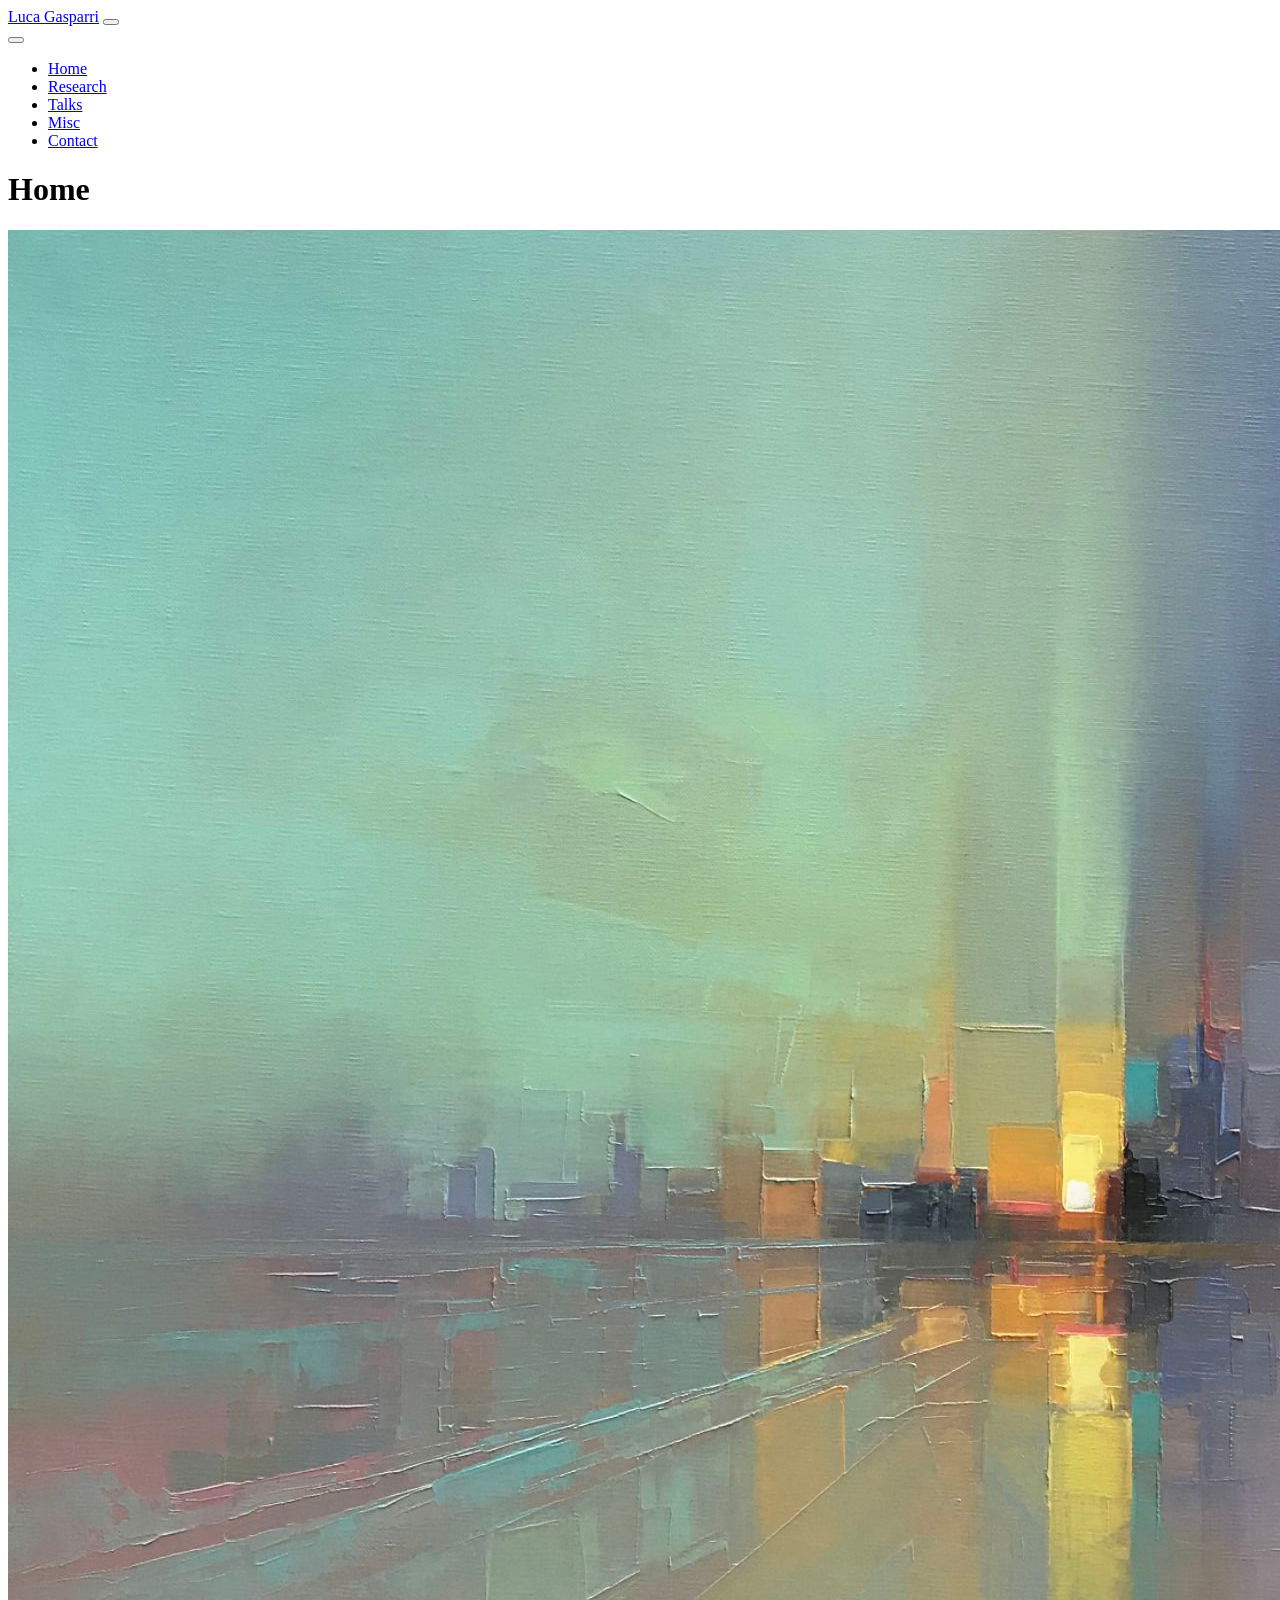
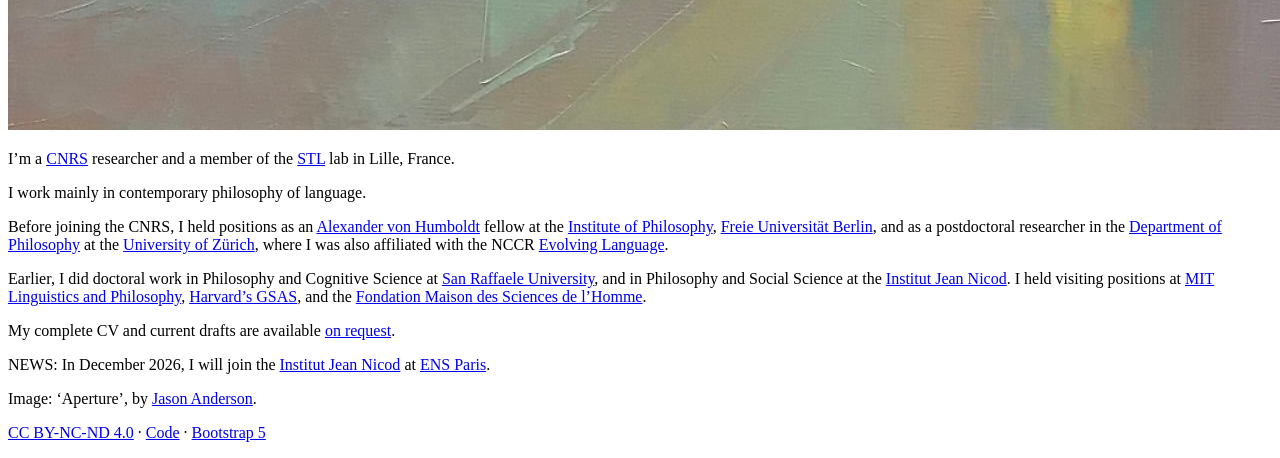
==== index.html @ 0a8a0ec1 "Update l/d toggle" ====
<!DOCTYPE html>
<html lang="en">

<head>

	<title>Luca Gasparri</title>

	<meta charset="utf-8">
	<meta name="description" content="Personal website of Luca Gasparri, a researcher at the Centre National de la Recherche Scientifique (CNRS)">
	<meta name="keywords" content="luca gasparri,luca,gasparri,CNRS,STL,lille,philosophy,philosophie,filosofia,language,langage,sprache,linguaggio,mind,esprit,geist,mente,linguistics,linguistique,sprachwissenschaft,linguistik,semantics,semantique,semantik,semantica,meaning,sens,bedeutung,significato">
	<meta name="author" content="Luca Gasparri">
	<meta name="viewport" content="width=device-width, initial-scale=1">
	<link rel="canonical" href="https://lcgasparri.github.io/">
	<link rel="icon" href="/images/lambda.ico">

	<!-- Theme applied before first paint. -->
	<script>
		(function () {
			let mode = null;
			try { mode = localStorage.getItem('color-mode'); } catch (e) {}
			if (mode !== 'dark' && mode !== 'light') {
				mode = window.matchMedia('(prefers-color-scheme: dark)').matches ? 'dark' : 'light';
			}
			document.documentElement.setAttribute('data-bs-theme', mode);
		})();
	</script>

	<!-- CSS -->
	<link rel="stylesheet" href="/bootstrap/css/bootstrap.min.css">

	<!-- Icons -->
	<link rel="stylesheet" href="/bootstrap/icons/bootstrap-icons.min.css">

</head>

<body>

	<!-- Header -->
	<nav class="navbar navbar-expand-sm" aria-label="Main">
		<div class="container pb-2 border-bottom">
			<!-- Brand and toggle -->
			<div class="d-flex align-items-center">
				<a class="navbar-brand me-3" href="/">Luca Gasparri</a>
				<button class="btn btn-link link-body-emphasis link-opacity-50 link-opacity-100-hover text-decoration-none p-1" type="button" id="theme-toggle" aria-label="Switch to dark mode">
					<i class="bi bi-circle-half" aria-hidden="true"></i>
				</button>
			</div>

			<!-- Navbar toggler -->
			<button class="navbar-toggler" type="button" data-bs-toggle="collapse" data-bs-target="#navbarResponsive" aria-controls="navbarResponsive" aria-expanded="false" aria-label="Toggle navigation">
				<span class="navbar-toggler-icon"></span>
			</button>

			<!-- Navbar links -->
			<div class="collapse navbar-collapse" id="navbarResponsive">
				<ul class="navbar-nav ms-auto">
					<li class="nav-item">
						<a class="nav-link active" aria-current="page" href="/">Home</a>
					</li>
					<li class="nav-item">
						<a class="nav-link" href="/research/">Research</a>
					</li>
					<li class="nav-item">
						<a class="nav-link" href="/talks/">Talks</a>
					</li>
					<li class="nav-item">
						<a class="nav-link" href="/misc/">Misc</a>
					</li>
					<li class="nav-item">
						<a class="nav-link" href="/contact/">Contact</a>
					</li>
				</ul>
			</div>
		</div>
	</nav>

	<!-- Title -->
	<div class="container pt-4">
		<h1 class="display-6 text-center">
			Home
		</h1>
	</div>

	<!-- Home -->
	<div class="container pt-4 pb-4">
		<div class="row justify-content-center">
			<div class="col-xl-3 col-lg-4 col-md-5 col-6">
				<img src="/images/JA-ap.jpg" class="img-fluid mt-1 mb-4 rounded-circle img-thumbnail" alt="&lsquo;Aperture&rsquo;, by Jason Anderson">
			</div>
			<div class="col-xl-9 col-lg-8 col-md-12 col-12">
				<p class="mt-2">
					I&rsquo;m a <a href="https://www.cnrs.fr/" target="_blank" rel="noopener">CNRS</a> researcher and a member of the <a href="https://stl.univ-lille.fr/" target="_blank" rel="noopener">STL</a> lab in Lille, France.
				</p>
				<p>
					I work mainly in contemporary philosophy of language.
				</p>
				<p>
					Before joining the CNRS, I held positions as an <a href="https://www.humboldt-foundation.de/en/" target="_blank" rel="noopener">Alexander von Humboldt</a> fellow at the
					<a href="https://www.geisteswissenschaften.fu-berlin.de/we01/index.html" target="_blank" rel="noopener">Institute of Philosophy</a>,
					<a href="https://www.fu-berlin.de" target="_blank" rel="noopener">Freie Universit&auml;t Berlin</a>,
					and as a postdoctoral researcher in the <a href="https://www.philosophie.uzh.ch/de.html" target="_blank" rel="noopener">Department of Philosophy</a> at the <a href="https://www.uzh.ch/de.html" target="_blank" rel="noopener">University of Z&uuml;rich</a>,
					where I was also affiliated with the NCCR <a href="https://evolvinglanguage.ch/" target="_blank" rel="noopener">Evolving Language</a>.
				</p>
				<p>
					Earlier, I did doctoral work in Philosophy and Cognitive Science at <a href="https://www.unisr.it" target="_blank" rel="noopener">San Raffaele University</a>,
					and in Philosophy and Social Science at the <a href="https://institutnicod.ens.psl.eu/" target="_blank" rel="noopener">Institut Jean Nicod</a>.
					I held visiting positions at <a href="https://philosophy.mit.edu" target="_blank" rel="noopener">MIT Linguistics and Philosophy</a>,
					<a href="https://gsas.harvard.edu" target="_blank" rel="noopener">Harvard&rsquo;s GSAS</a>,
					and the <a href="https://www.fmsh.fr" target="_blank" rel="noopener">Fondation Maison des Sciences de l&rsquo;Homme</a>.
				</p>
				<p>
					My complete CV and current drafts are available <a href="/contact/">on request</a>.
				</p>
				<p class="mt-2">
					NEWS: In December 2026, I will join the <a href="https://institutnicod.ens.psl.eu/" target="_blank" rel="noopener">Institut Jean Nicod</a> at <a href="https://www.ens.psl.eu/" target="_blank" rel="noopener">ENS Paris</a>.
				</p>
				<p class="text-body-secondary small">
					Image: &lsquo;Aperture&rsquo;, by <a href="https://www.instagram.com/jasonandersonart/" target="_blank" rel="noopener">Jason Anderson</a>.
				</p>
			</div>
		</div>
	</div>

	<!-- Footer -->
	<div class="container border-top pt-3">
		<p class="small text-center">
			<a href="https://creativecommons.org/licenses/by-nc-nd/4.0/" target="_blank" rel="noopener">CC BY-NC-ND 4.0</a> &middot;
			<a href="https://github.com/lcgasparri/lcgasparri.github.io" target="_blank" rel="noopener">Code</a> &middot;
			<a href="https://getbootstrap.com/" target="_blank" rel="noopener">Bootstrap 5</a>
		</p>
	</div>

	<!-- JavaScript -->
	<script src="/bootstrap/js/bootstrap.bundle.min.js"></script>
	<script src="/js/theme.js"></script>

</body>

</html>
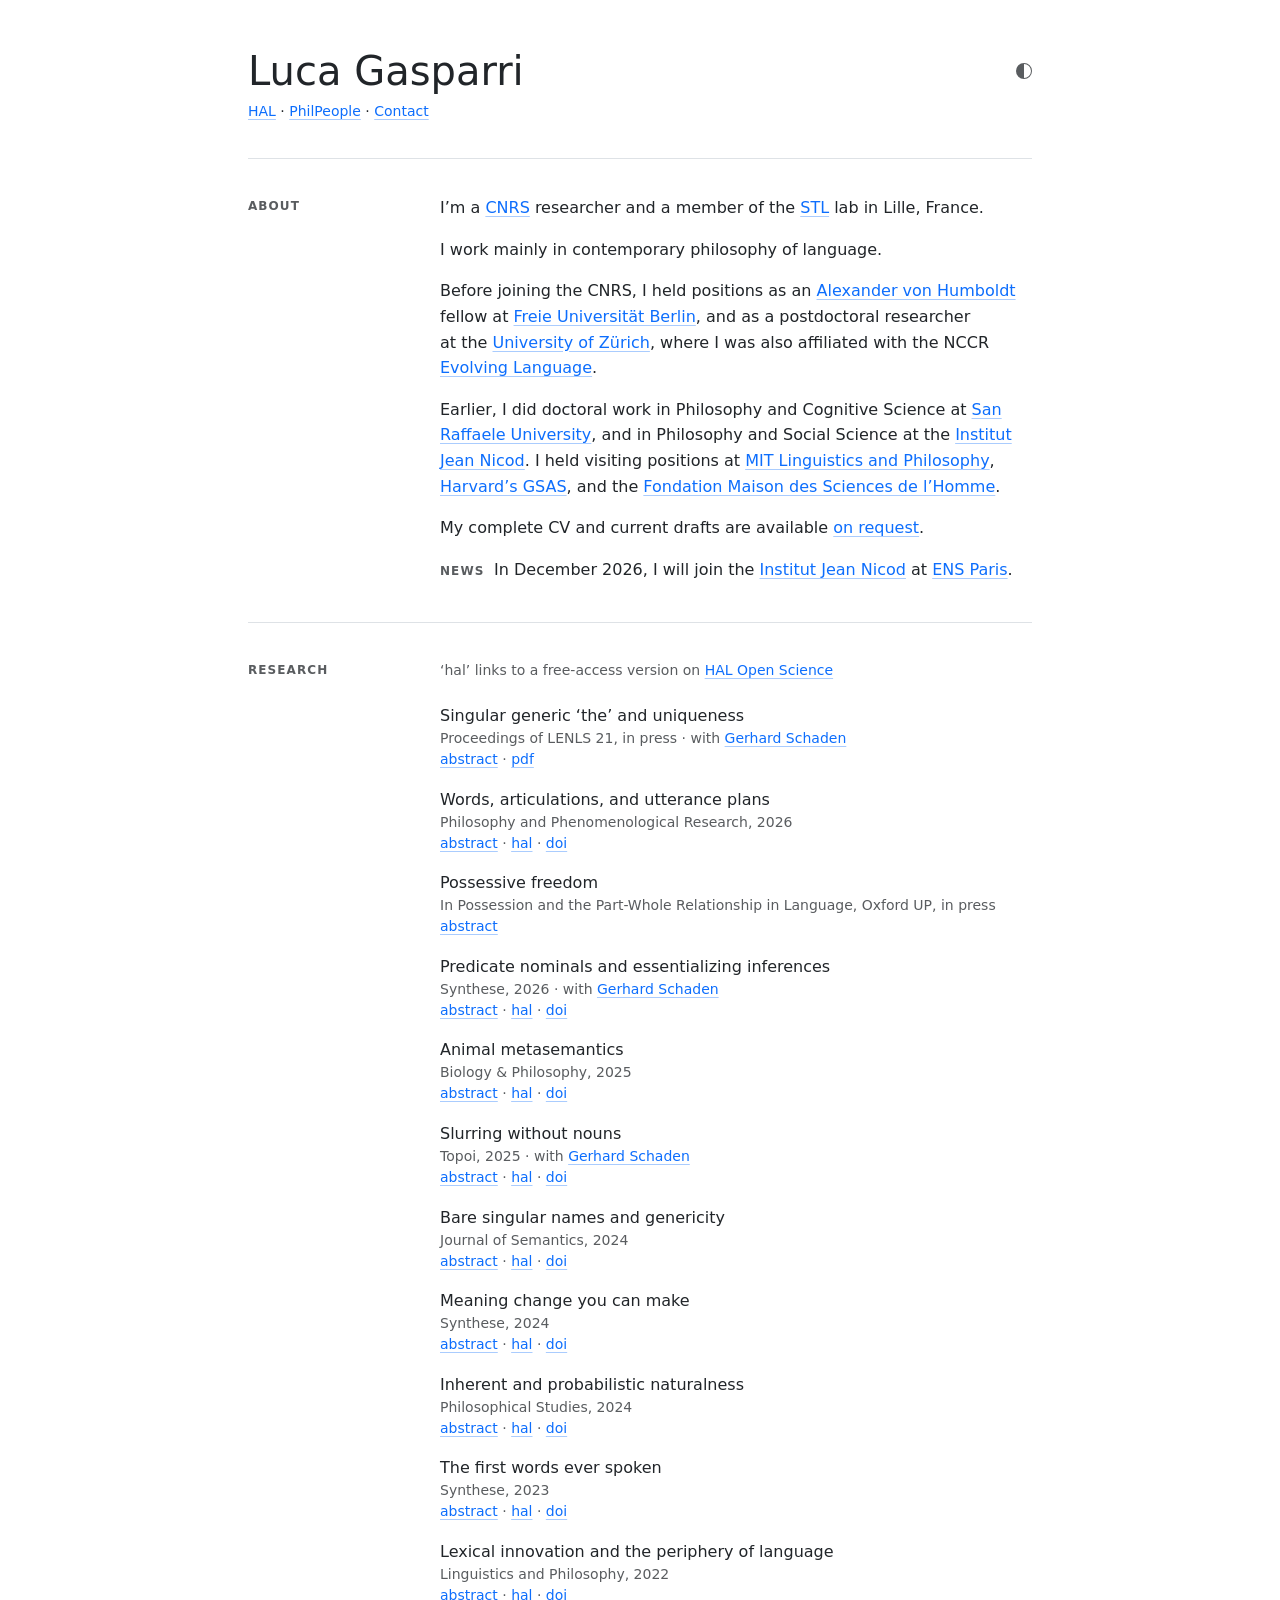
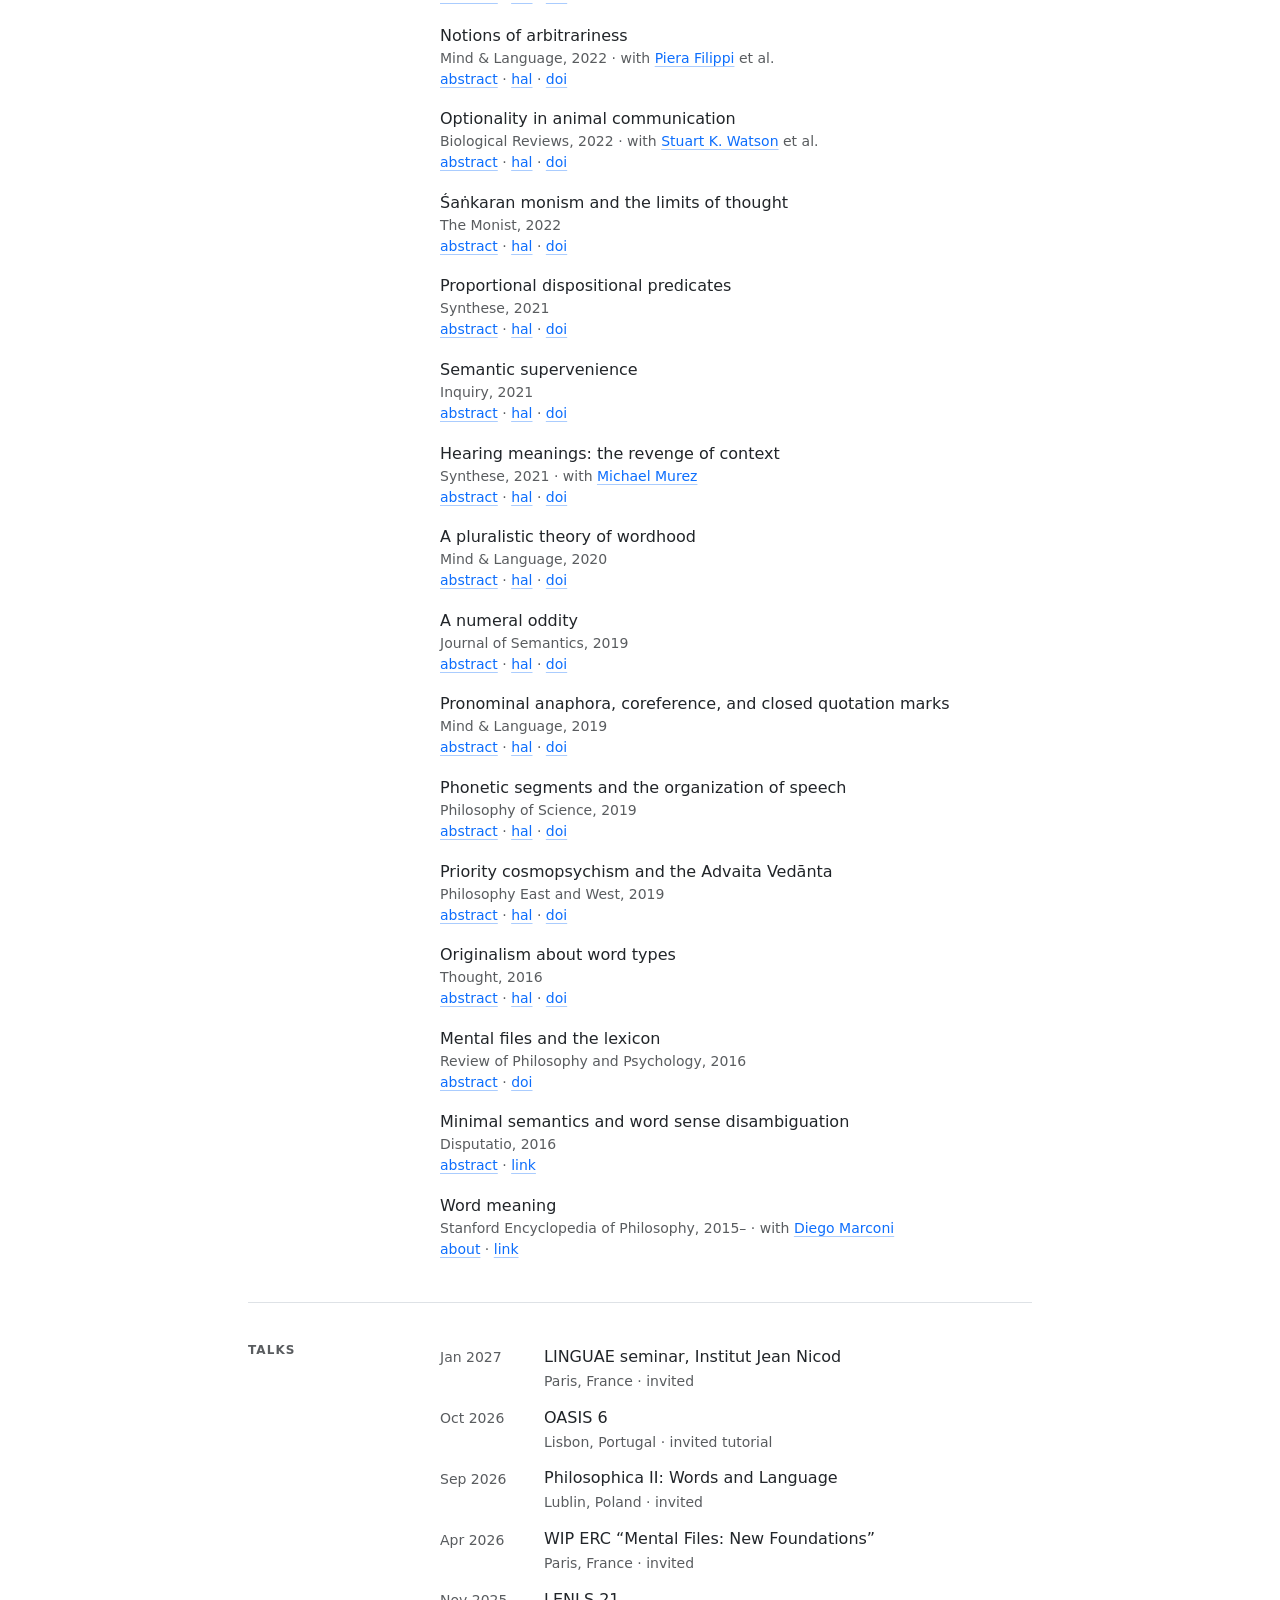
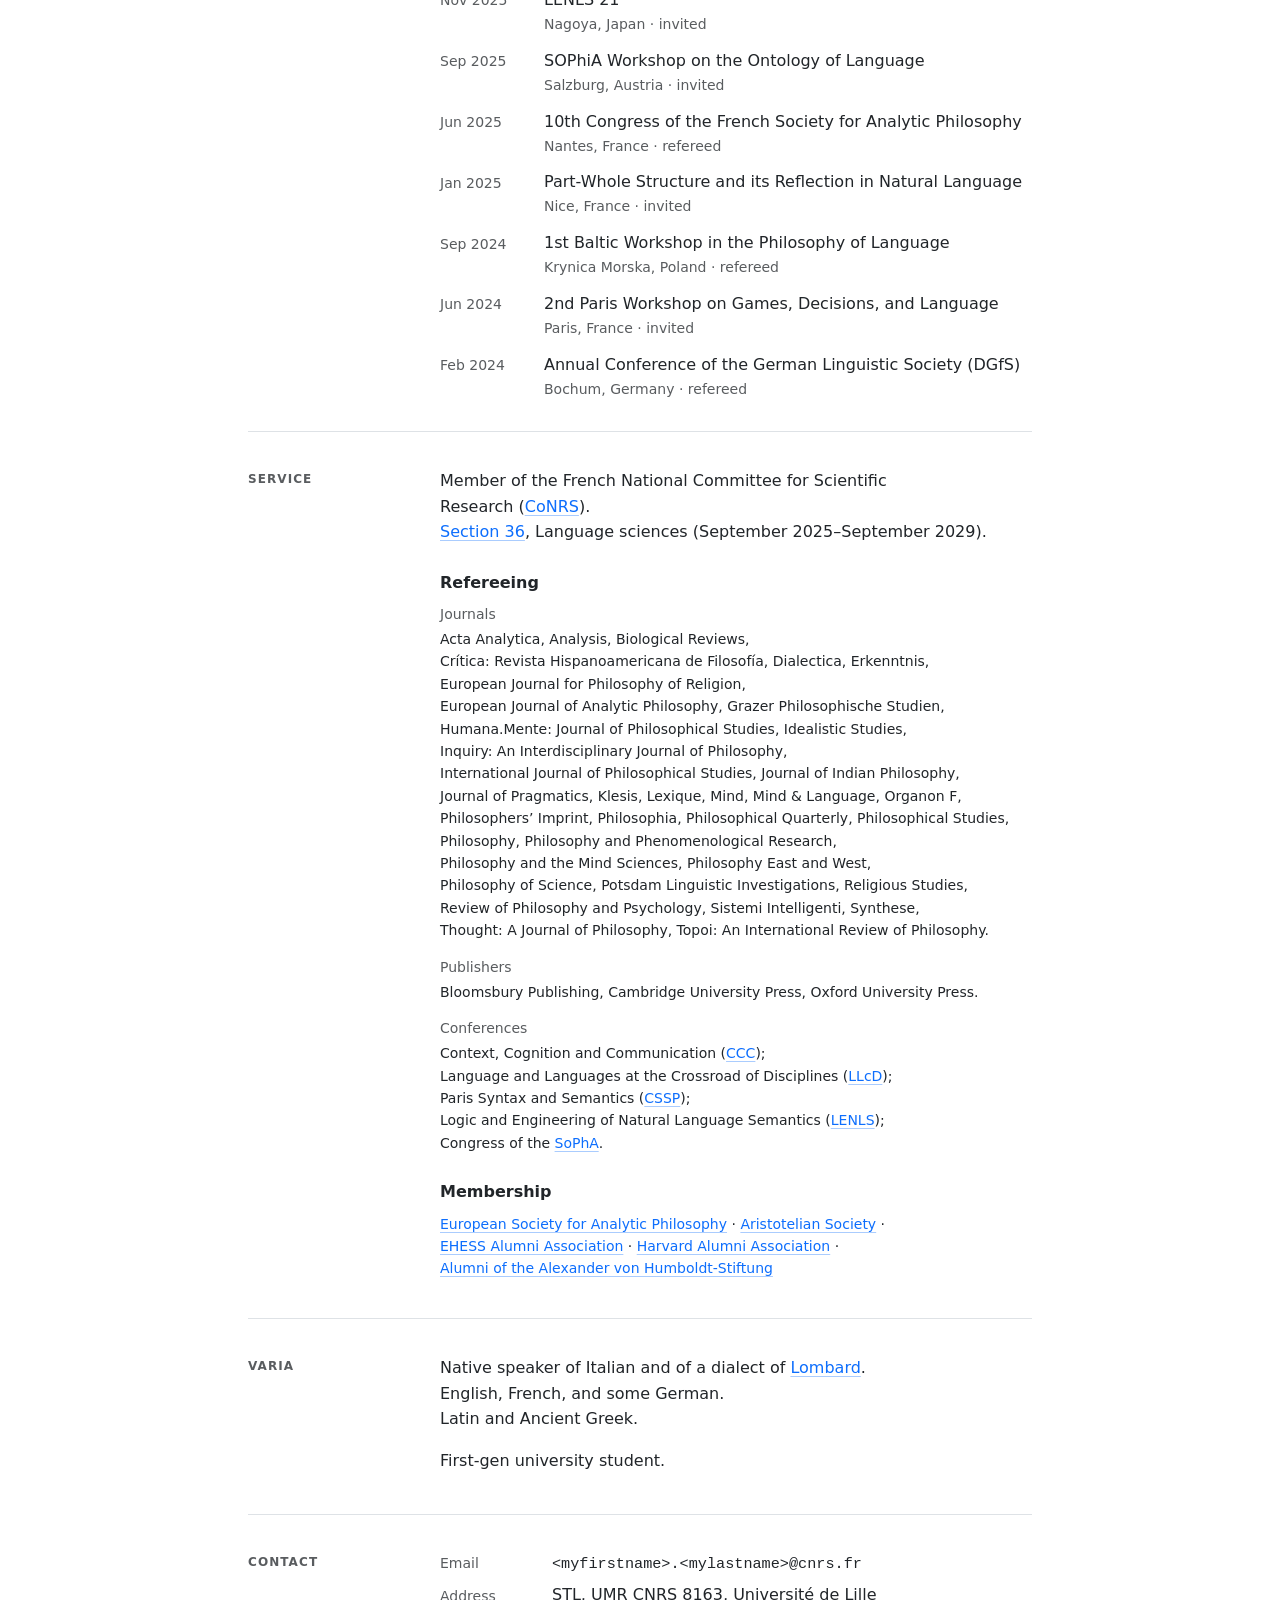
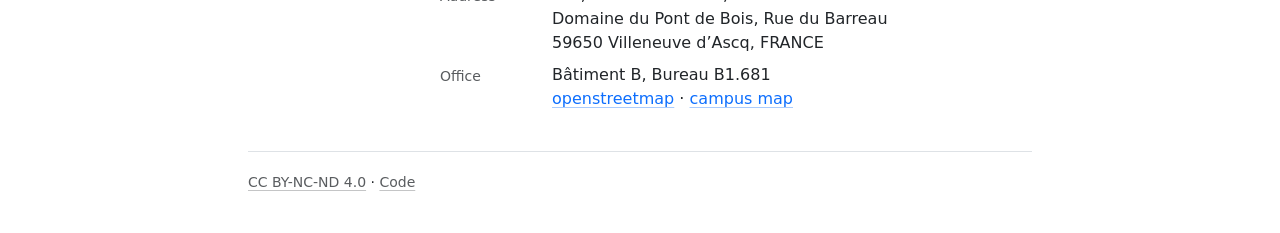
==== commit 041cc47c: "one-pager" ====
--- a/index.html
+++ b/index.html
@@ -21,84 +21,41 @@
 			if (mode !== 'dark' && mode !== 'light') {
 				mode = window.matchMedia('(prefers-color-scheme: dark)').matches ? 'dark' : 'light';
 			}
-			document.documentElement.setAttribute('data-bs-theme', mode);
+			document.documentElement.setAttribute('data-theme', mode);
 		})();
 	</script>
 
 	<!-- CSS -->
-	<link rel="stylesheet" href="/bootstrap/css/bootstrap.min.css">
-
-	<!-- Icons -->
-	<link rel="stylesheet" href="/bootstrap/icons/bootstrap-icons.min.css">
+	<link rel="stylesheet" href="/css/site.css">
 
 </head>
 
 <body>
 
-	<!-- Header -->
-	<nav class="navbar navbar-expand-sm" aria-label="Main">
-		<div class="container pb-2 border-bottom">
-			<!-- Brand and toggle -->
-			<div class="d-flex align-items-center">
-				<a class="navbar-brand me-3" href="/">Luca Gasparri</a>
-				<button class="btn btn-link link-body-emphasis link-opacity-50 link-opacity-100-hover text-decoration-none p-1" type="button" id="theme-toggle" aria-label="Switch to dark mode">
-					<i class="bi bi-circle-half" aria-hidden="true"></i>
-				</button>
-			</div>
-
-			<!-- Navbar toggler -->
-			<button class="navbar-toggler" type="button" data-bs-toggle="collapse" data-bs-target="#navbarResponsive" aria-controls="navbarResponsive" aria-expanded="false" aria-label="Toggle navigation">
-				<span class="navbar-toggler-icon"></span>
+	<main class="page">
+
+		<!-- Header -->
+		<header class="masthead">
+			<h1>Luca Gasparri</h1>
+			<p class="small"><a href="https://hal.science/search/index/q/*/authIdHal_s/luca-gasparri" target="_blank" rel="noopener">HAL</a> &middot; <a href="https://philpeople.org/profiles/luca-gasparri/" target="_blank" rel="noopener">PhilPeople</a> &middot; <a href="#contact">Contact</a></p>
+			<button type="button" class="theme-toggle" id="theme-toggle" aria-label="Switch to dark mode">
+				<svg viewBox="0 0 16 16" width="16" height="16" fill="currentColor" aria-hidden="true"><path d="M8 15A7 7 0 1 0 8 1zm0 1A8 8 0 1 1 8 0a8 8 0 0 1 0 16"/></svg>
 			</button>
-
-			<!-- Navbar links -->
-			<div class="collapse navbar-collapse" id="navbarResponsive">
-				<ul class="navbar-nav ms-auto">
-					<li class="nav-item">
-						<a class="nav-link active" aria-current="page" href="/">Home</a>
-					</li>
-					<li class="nav-item">
-						<a class="nav-link" href="/research/">Research</a>
-					</li>
-					<li class="nav-item">
-						<a class="nav-link" href="/talks/">Talks</a>
-					</li>
-					<li class="nav-item">
-						<a class="nav-link" href="/misc/">Misc</a>
-					</li>
-					<li class="nav-item">
-						<a class="nav-link" href="/contact/">Contact</a>
-					</li>
-				</ul>
-			</div>
-		</div>
-	</nav>
-
-	<!-- Title -->
-	<div class="container pt-4">
-		<h1 class="display-6 text-center">
-			Home
-		</h1>
-	</div>
-
-	<!-- Home -->
-	<div class="container pt-4 pb-4">
-		<div class="row justify-content-center">
-			<div class="col-xl-3 col-lg-4 col-md-5 col-6">
-				<img src="/images/JA-ap.jpg" class="img-fluid mt-1 mb-4 rounded-circle img-thumbnail" alt="&lsquo;Aperture&rsquo;, by Jason Anderson">
-			</div>
-			<div class="col-xl-9 col-lg-8 col-md-12 col-12">
-				<p class="mt-2">
+		</header>
+
+		<!-- About -->
+		<section class="section" id="about" aria-labelledby="about-label">
+			<h2 class="label" id="about-label">About</h2>
+			<div class="content">
+				<p>
 					I&rsquo;m a <a href="https://www.cnrs.fr/" target="_blank" rel="noopener">CNRS</a> researcher and a member of the <a href="https://stl.univ-lille.fr/" target="_blank" rel="noopener">STL</a> lab in Lille, France.
 				</p>
 				<p>
 					I work mainly in contemporary philosophy of language.
 				</p>
 				<p>
-					Before joining the CNRS, I held positions as an <a href="https://www.humboldt-foundation.de/en/" target="_blank" rel="noopener">Alexander von Humboldt</a> fellow at the
-					<a href="https://www.geisteswissenschaften.fu-berlin.de/we01/index.html" target="_blank" rel="noopener">Institute of Philosophy</a>,
-					<a href="https://www.fu-berlin.de" target="_blank" rel="noopener">Freie Universit&auml;t Berlin</a>,
-					and as a postdoctoral researcher in the <a href="https://www.philosophie.uzh.ch/de.html" target="_blank" rel="noopener">Department of Philosophy</a> at the <a href="https://www.uzh.ch/de.html" target="_blank" rel="noopener">University of Z&uuml;rich</a>,
+					Before joining the CNRS, I held positions as an <a href="https://www.humboldt-foundation.de/en/" target="_blank" rel="noopener">Alexander von Humboldt</a> fellow at <a href="https://www.fu-berlin.de" target="_blank" rel="noopener">Freie Universit&auml;t Berlin</a>,
+					and as a postdoctoral researcher at the <a href="https://www.uzh.ch/de.html" target="_blank" rel="noopener">University of Z&uuml;rich</a>,
 					where I was also affiliated with the NCCR <a href="https://evolvinglanguage.ch/" target="_blank" rel="noopener">Evolving Language</a>.
 				</p>
 				<p>
@@ -109,30 +66,458 @@
 					and the <a href="https://www.fmsh.fr" target="_blank" rel="noopener">Fondation Maison des Sciences de l&rsquo;Homme</a>.
 				</p>
 				<p>
-					My complete CV and current drafts are available <a href="/contact/">on request</a>.
-				</p>
-				<p class="mt-2">
-					NEWS: In December 2026, I will join the <a href="https://institutnicod.ens.psl.eu/" target="_blank" rel="noopener">Institut Jean Nicod</a> at <a href="https://www.ens.psl.eu/" target="_blank" rel="noopener">ENS Paris</a>.
-				</p>
-				<p class="text-body-secondary small">
-					Image: &lsquo;Aperture&rsquo;, by <a href="https://www.instagram.com/jasonandersonart/" target="_blank" rel="noopener">Jason Anderson</a>.
+					My complete CV and current drafts are available <a href="#contact">on request</a>.
+				</p>
+				<p>
+					<span class="tag">News</span>In December 2026, I will join the <a href="https://institutnicod.ens.psl.eu/" target="_blank" rel="noopener">Institut Jean Nicod</a> at <a href="https://www.ens.psl.eu/" target="_blank" rel="noopener">ENS Paris</a>.
 				</p>
 			</div>
-		</div>
-	</div>
-
-	<!-- Footer -->
-	<div class="container border-top pt-3">
-		<p class="small text-center">
-			<a href="https://creativecommons.org/licenses/by-nc-nd/4.0/" target="_blank" rel="noopener">CC BY-NC-ND 4.0</a> &middot;
-			<a href="https://github.com/lcgasparri/lcgasparri.github.io" target="_blank" rel="noopener">Code</a> &middot;
-			<a href="https://getbootstrap.com/" target="_blank" rel="noopener">Bootstrap 5</a>
-		</p>
-	</div>
+		</section>
+
+		<!-- Research -->
+		<section class="section" id="research" aria-labelledby="research-label">
+			<h2 class="label" id="research-label">Research</h2>
+			<div class="content">
+				<p class="small muted note">&lsquo;hal&rsquo; links to a free-access version on <a href="https://hal.science/" target="_blank" rel="noopener">HAL Open Science</a></p>
+				<div class="entry">
+					<div class="title">Singular generic &lsquo;the&rsquo; and uniqueness</div>
+					<div class="small muted">Proceedings of LENLS 21, in press &middot; with <a href="https://pro.univ-lille.fr/gerhard-schaden/" target="_blank" rel="noopener">Gerhard Schaden</a></div>
+					<div class="small muted"><button type="button" class="abstract-toggle" aria-expanded="false" aria-controls="sggenthe">abstract</button> &middot; <a href="/docs/sggenthe.pdf" target="_blank" rel="noopener">pdf</a></div>
+					<p class="abstract small" id="sggenthe" hidden>
+						Generic sentences with singular <em>the</em> (GSTs) are standardly assumed to obey the uniqueness presupposition of the &#953;-operator, extended to kinds.
+						We argue that when GSTs are embedded in discourse contexts featuring competing taxonomic satisfiers of the NP, the presuppositional demands of the definite article are not enforced as expected by prominent analyses.
+						We begin by reviewing two major accounts of definite singular generics: Chierchia&rsquo;s (1998) determiner account and Dayal&rsquo;s (2004) NP account. Next, we document the pattern and argue that it is not immediately predicted by either analysis.
+						Finally, we block some natural repair strategies and sketch two possible ways forward:
+						equipping the definite article with a shifter that guards against violations of uniqueness, and predicating GSTs upon a taxonomic property that is by construction uniqueness-compliant.
+					</p>
+				</div>
+				<div class="entry">
+					<div class="title">Words, articulations, and utterance plans</div>
+					<div class="small muted">Philosophy and Phenomenological Research, 2026</div>
+					<div class="small muted"><button type="button" class="abstract-toggle" aria-expanded="false" aria-controls="words-art">abstract</button> &middot; <a href="https://hal.science/hal-05507158" target="_blank" rel="noopener">hal</a> &middot; <a href="https://doi.org/10.1111/phpr.70096" target="_blank" rel="noopener">doi</a></div>
+					<p class="abstract small" id="words-art" hidden>
+						Under what conditions does an externale (a sequence of speech sounds, a mark of ink) qualify as an articulation of a word?
+						Standard approaches to the issue appeal to intentions and to the satisfaction of performance standards, but these treatments are challenged by the intuitive admissibility of unintentional and anomalous tokens.
+						Recently, alternatives appealing to the role of lexical access in word production have been considered, but these, I argue, are threatened by counterexamples of their own.
+						In this paper, I leverage formal and empirical insights into the architecture of utterance production to present a new hypothesis.
+						The main idea is this: for an externale produced by a speaker to qualify as a token of a word, it must originate from the execution of an utterance score that incorporates the local standards over the word&rsquo;s form.
+						I explain how this approach threads the needle between some key desiderata and can accommodate the case studies that challenge its competitors.
+					</p>
+				</div>
+				<div class="entry">
+					<div class="title">Possessive freedom</div>
+					<div class="small muted">In Possession and the Part-Whole Relationship in Language, Oxford UP, in press</div>
+					<div class="small muted"><button type="button" class="abstract-toggle" aria-expanded="false" aria-controls="poss-freedom">abstract</button></div>
+					<p class="abstract small" id="poss-freedom" hidden>
+						Prototypical possessives express relations whose content can be controlled by the discourse context and by the situation of utterance.
+						For instance, while <em>John&rsquo;s nephews</em> is readily taken to denote a set of individuals that stand in the <em>nephew</em> relation with John, given an appropriate context the genitive can felicitously pick out, say, a set of nephews that John has been tasked with supervising during a field trip.
+						Many treatments regard this relational plasticity as a hallmark of possessive status. But what does this freedom of the possessive relation exactly amount to?
+						Peters &amp; Westerst&aring;hl (2013) characterize the property thus: &ldquo;Every possessive DP can be used in a sentence S in a context where that DP&rsquo;s possessive relation is none of the options provided semantically by S but instead comes somehow from the context in which the sentence is used.&rdquo;
+						I offer an argument that a suitably disambiguated reading of this characterization licenses in turn two distinct readings, and that there is a non-trivial choice to make over which of these readings is preferable.
+						Along the way, I comment on some broader aspects of the demarcation between genuine possessives and their lookalikes, distinguish the freedom of the possessive from similar properties that may be confused with it, and rectify some, I believe, less-than-perfectly-helpful observations about the pragmatic malleability of possessives in the theoretical landscape.
+					</p>
+				</div>
+				<div class="entry">
+					<div class="title">Predicate nominals and essentializing inferences</div>
+					<div class="small muted">Synthese, 2026 &middot; with <a href="https://pro.univ-lille.fr/gerhard-schaden/" target="_blank" rel="noopener">Gerhard Schaden</a></div>
+					<div class="small muted"><button type="button" class="abstract-toggle" aria-expanded="false" aria-controls="essent">abstract</button> &middot; <a href="https://hal.science/hal-05615855" target="_blank" rel="noopener">hal</a> &middot; <a href="https://doi.org/10.1007/s11229-026-05584-z" target="_blank" rel="noopener">doi</a></div>
+					<p class="abstract small" id="essent" hidden>
+						Several studies argue that predicate nominals are prone to essentialize: they trigger inferences that the entities to which they are applied belong to robust and homogeneous categories with stable, explanatory membership conditions.
+						But how consistent is this propensity?
+						We present evidence that although predicate nominals are indeed prone to essentialize, they do so variably, and that the spectrum includes predicate nominals and predicate-nominal types whose essentializing potential is indistinguishable from that of competing non-nominal formations.
+						The observed infra-categorical variation frequently tracks identifiable grammatical parameters, such as the semantic type of the nominal, its episodic status, and the syntactic format of the predicative phrase.
+						We argue that this opens new opportunities for inquiry into the linguistic underpinnings of essentializing inferences.
+					</p>
+				</div>
+				<div class="entry">
+					<div class="title">Animal metasemantics</div>
+					<div class="small muted">Biology &amp; Philosophy, 2025</div>
+					<div class="small muted"><button type="button" class="abstract-toggle" aria-expanded="false" aria-controls="animal-meta">abstract</button> &middot; <a href="https://hal.science/hal-05264543" target="_blank" rel="noopener">hal</a> &middot; <a href="https://doi.org/10.1007/s10539-025-09993-1" target="_blank" rel="noopener">doi</a></div>
+					<p class="abstract small" id="animal-meta" hidden>
+						Multiple scholars in animal communication research have proposed that models of animal signals should appropriate theoretical terminology and concepts from natural language semantics.
+						However, the application of semantic descriptors to nonhuman communication is a delicate undertaking.
+						The goal of this paper is to consider whether there are any basic methodological principles that can help us determine whether the appropriation of a semantic descriptor by an animal model is justified or unwarranted.
+						I begin by drawing a parallel between types of theories of meaning and types of theories of signal content, and propose to categorize the metatheoretical issues surrounding the application of semantic descriptors to animal signals under the banner of an animal metasemantics.
+						I then develop three simple conditions on the operation: a condition of epistemic fertility, one of intensional depth, and one of grammatical congruity.
+						Finally, I showcase how these heuristics can assist theory production and help identify strengths and opportunities for improvement in emerging projects in animal linguistics.
+					</p>
+				</div>
+				<div class="entry">
+					<div class="title">Slurring without nouns</div>
+					<div class="small muted">Topoi, 2025 &middot; with <a href="https://pro.univ-lille.fr/gerhard-schaden/" target="_blank" rel="noopener">Gerhard Schaden</a></div>
+					<div class="small muted"><button type="button" class="abstract-toggle" aria-expanded="false" aria-controls="slurs-nouns">abstract</button> &middot; <a href="https://hal.science/hal-05048819" target="_blank" rel="noopener">hal</a> &middot; <a href="https://doi.org/10.1007/s11245-025-10186-4" target="_blank" rel="noopener">doi</a></div>
+					<p class="abstract small" id="slurs-nouns" hidden>
+						When we think of slurs in English &ndash; like the N-word, the F-word, and others &ndash; we tend to think of nouns rather than verbs or adjectives.
+						This is probably not an accident: paradigm examples of slurs are indeed nominal in nature, and slurs exhibit a cross-linguistically robust tendency to concentrate in the grammatical class of nouns. But why?
+						Recent work appears to suggest that the distributional predominance of nominal slurs is due to the fact that the offensiveness characteristic of slurs is downstream from the inferential biases associated with nominals and their predicative uses.
+						We begin with describing this hypothesis, rehearsing the considerations in its favor, and clarifying its predictions.
+						Next, we present cross-linguistic data from Italian and German indicating the need for a more nuanced picture of the distributional pattern. Finally, we make our proposal.
+						We suggest that slur-level offensiveness is a class-insensitive achievement, yet slurs are often nouns because membership in the grammatical class of nouns is functionally conducive to higher derogatory potency.
+					</p>
+				</div>
+				<div class="entry">
+					<div class="title">Bare singular names and genericity</div>
+					<div class="small muted">Journal of Semantics, 2024</div>
+					<div class="small muted"><button type="button" class="abstract-toggle" aria-expanded="false" aria-controls="bare-names-generics">abstract</button> &middot; <a href="https://hal.science/hal-04791894" target="_blank" rel="noopener">hal</a> &middot; <a href="https://doi.org/10.1093/jos/ffae017" target="_blank" rel="noopener">doi</a></div>
+					<p class="abstract small" id="bare-names-generics" hidden>
+						Predicativists hold that proper names are count nouns with a predicative meaning, and treat bare singular names as predicative DPs headed by an unpronounced definite.
+						However, bare singular names exhibit differences in grammatical behavior from ordinary definite singulars.
+						One difference, it has been argued, is that while ordinary definite singulars can be interpreted generically, bare singular names cannot.
+						This is not right: bare singular names can have generic uses.
+						I present the evidence and offer an argument that generics with bare singular names are good news for predicativists.
+					</p>
+				</div>
+				<div class="entry">
+					<div class="title">Meaning change you can make</div>
+					<div class="small muted">Synthese, 2024</div>
+					<div class="small muted"><button type="button" class="abstract-toggle" aria-expanded="false" aria-controls="meaning-change">abstract</button> &middot; <a href="https://hal.science/hal-04589410" target="_blank" rel="noopener">hal</a> &middot; <a href="https://doi.org/10.1007/s11229-024-04604-0" target="_blank" rel="noopener">doi</a></div>
+					<p class="abstract small" id="meaning-change" hidden>
+						Standard metasemantic frameworks render word meanings resistant to the control of ordinary speakers, and hinder our ability to exercise sovereignty over the denotations of words.
+						The literature suggests three main responses to the problem: views on which ordinary denotational interventions cannot cause changes to semantic reality,
+						views on which we should drop the metasemantic premises that generate the difficulty, and views on which denotational interventions boil down to operations on a non-recalcitrant region of the semantic spectrum.
+						I review these responses and argue that they face difficulties.
+						Then, I draw on linguistic work on variation to make an alternative proposal.
+						I suggest that part of the problem hinges on a tendency to think about standing meanings under heavily idealized assumptions of intra-linguistic homogeneity.
+						To amend this, we should consider endorsing a localist ontology for semantic properties that allows individual vocabulary items to bear variable standing meanings at different communities of speakers of a public language.
+						The result, I argue, is a middle-ground framework which accepts the difficulties of wide-scope meaning change while granting speakers semantic self-determination, and strikes an attractive balance between a few central desiderata.
+					</p>
+				</div>
+				<div class="entry">
+					<div class="title">Inherent and probabilistic naturalness</div>
+					<div class="small muted">Philosophical Studies, 2024</div>
+					<div class="small muted"><button type="button" class="abstract-toggle" aria-expanded="false" aria-controls="natural-conventions">abstract</button> &middot; <a href="https://hal.science/hal-04268871" target="_blank" rel="noopener">hal</a> &middot; <a href="https://doi.org/10.1007/s11098-023-02070-x" target="_blank" rel="noopener">doi</a></div>
+					<p class="abstract small" id="natural-conventions" hidden>
+						Standard accounts hold that regularities of behavior must be arbitrary to constitute a convention.
+						Yet, there is growing consensus that conventionality is a graded phenomenon, and that conventions can be more or less natural.
+						I develop an account of natural conventions that distinguishes two basic dimensions of conventional naturalness: a probabilistic dimension and an inherent one.
+						A convention is probabilistically natural if it is likely to emerge in a population of agents, and inherently natural if its content is a regularity that scores high on relevant measures for naturalness.
+						I motivate the proposal on conceptual grounds and then showcase its descriptive benefits by discussing two case studies in language:
+						the tendency towards word-length optimality and the prevalence of shape opacity in spoken language vocabularies.
+					</p>
+				</div>
+				<div class="entry">
+					<div class="title">The first words ever spoken</div>
+					<div class="small muted">Synthese, 2023</div>
+					<div class="small muted"><button type="button" class="abstract-toggle" aria-expanded="false" aria-controls="first-word">abstract</button> &middot; <a href="https://hal.science/hal-04100213" target="_blank" rel="noopener">hal</a> &middot; <a href="https://doi.org/10.1007/s11229-023-04166-7" target="_blank" rel="noopener">doi</a></div>
+					<p class="abstract small" id="first-word" hidden>
+						I argue that ontologies of words should engage with the emergence of lexical communication in the deep history of our line.
+						It may seem that the evolutionary origins of words are orthogonal to the analytical project of establishing the defining features of wordhood, and that an adequate ontology of words requires nothing more than an observation of the properties of modern languages.
+						I suggest instead that models of the initial stages of language evolution can offer valuable insights into the matter.
+						There is consensus that lexical communication was an early achievement in the phylogeny of our language capacities, and that words became available to our ancestors before the maturation of other components of the grammar.
+						At the beginning of their evolutionary trajectory, words are thus likely to have been significantly different from the vocabulary items of contemporary languages.
+						Careful appreciation of such differences could be instrumental to a complete theory of the hallmarks of wordhood.
+					</p>
+				</div>
+				<div class="entry">
+					<div class="title">Lexical innovation and the periphery of language</div>
+					<div class="small muted">Linguistics and Philosophy, 2022</div>
+					<div class="small muted"><button type="button" class="abstract-toggle" aria-expanded="false" aria-controls="lexical-innovation">abstract</button> &middot; <a href="https://hal.science/hal-03635391v1" target="_blank" rel="noopener">hal</a> &middot; <a href="https://doi.org/10.1007/s10988-020-09319-2" target="_blank" rel="noopener">doi</a></div>
+					<p class="abstract small" id="lexical-innovation" hidden>
+						Lexical innovations (e.g., zero-derivations coined on the fly by a speaker) seem to bear semantic content.
+						Yet, such expressions cannot bear semantic content as a function of the conventions of meaning in force in the language, since they are not part of its lexicon.
+						This is in tension with the commonplace view that the semantic content of lexical expressions is constituted by semantic conventions.
+						The conventionalist has two immediate ways out of the tension.
+						The first is to preserve the conventionalist assumption and deny that lexical innovations bear semantic content.
+						The second is to dynamize the conventionalist assumption, that is, argue that presentations of unattested expressions trigger an augmentation of the standing semantic resources of the language and instantiate semantic content as a result of this underlying update.
+						Building on a comparison with the production of novel onomatopoeic words, iconic pseudowords and pro-speech gestures,
+						the paper argues that the issue is best addressed by suspending the conventionalist assumption, and describes the immediate metasemantic implications of the claim.
+					</p>
+				</div>
+				<div class="entry">
+					<div class="title">Notions of arbitrariness</div>
+					<div class="small muted">Mind &amp; Language, 2022 &middot; with <a href="https://pierafilip.wixsite.com/pierafilippi" target="_blank" rel="noopener">Piera Filippi</a> et al.</div>
+					<div class="small muted"><button type="button" class="abstract-toggle" aria-expanded="false" aria-controls="notions-arbitrariness">abstract</button> &middot; <a href="https://hal.science/hal-03831380" target="_blank" rel="noopener">hal</a> &middot; <a href="https://doi.org/10.1111/mila.12443" target="_blank" rel="noopener">doi</a></div>
+					<p class="abstract small" id="notions-arbitrariness" hidden>
+						Arbitrariness is a distinctive feature of human language, and a growing body of comparative work is investigating its presence in animal communication. But what is arbitrariness, exactly?
+						We propose to distinguish four notions of semiotic arbitrariness:
+						a notion of opaque association between sign forms and semiotic functions, one of sign-function mapping optionality, one of acquisition-dependent sign-function coupling, and one of lack of motivatedness.
+						We characterize these notions, illustrate the benefits of keeping them apart, and describe two reactions to our proposal:
+						abandoning arbitrariness-talk in favor of the newly introduced conceptual vocabulary, or feeding the distinctions back into the parent concept.
+					</p>
+				</div>
+				<div class="entry">
+					<div class="title">Optionality in animal communication</div>
+					<div class="small muted">Biological Reviews, 2022 &middot; with <a href="https://stuartkwatson.wordpress.com/" target="_blank" rel="noopener">Stuart K. Watson</a> et al.</div>
+					<div class="small muted"><button type="button" class="abstract-toggle" aria-expanded="false" aria-controls="optionality-animals">abstract</button> &middot; <a href="https://hal.science/hal-03745755" target="_blank" rel="noopener">hal</a> &middot; <a href="https://doi.org/10.1111/brv.12882" target="_blank" rel="noopener">doi</a></div>
+					<p class="abstract small" id="optionality-animals" hidden>
+						A critical feature of language is that the form of words need not bear any perceptual similarity to their function &ndash; these relationships can be &ldquo;arbitrary&rdquo;.
+						The capacity to process these arbitrary form-function associations facilitates the enormous expressive power of language.
+						However, the evolutionary roots of our capacity for arbitrariness, i.e. the extent to which related abilities may be shared with animals, is largely unexamined.
+						We argue this is due to the challenges of applying such an intrinsically linguistic concept to animal communication, and address this by proposing a novel conceptual framework highlighting a key underpinning of linguistic arbitrariness, which is nevertheless applicable to non-human species.
+						Specifically, we focus on the capacity to associate alternative functions with a signal, or alternative signals with a function, a feature we refer to as optionality.
+						We apply this framework to a broad survey of findings from animal communication studies and identify five key dimensions of communicative optionality: signal production, signal adjustment, signal usage, signal combinatoriality and signal perception.
+						We find that optionality is widespread in non-human animals across each of these dimensions, although only humans demonstrate it in all five.
+						Finally, we discuss the relevance of optionality to behavioural and cognitive domains outside of communication.
+						This investigation provides a powerful new conceptual framework for the cross-species investigation of the origins of arbitrariness, and promises to generate original insights into animal communication and language evolution more generally.
+					</p>
+				</div>
+				<div class="entry">
+					<div class="title">&#346;a&#7749;karan monism and the limits of thought</div>
+					<div class="small muted">The Monist, 2022</div>
+					<div class="small muted"><button type="button" class="abstract-toggle" aria-expanded="false" aria-controls="sankaran-monism">abstract</button> &middot; <a href="https://hal.science/hal-03635381" target="_blank" rel="noopener">hal</a> &middot; <a href="https://doi.org/10.1093/monist/onab024" target="_blank" rel="noopener">doi</a></div>
+					<p class="abstract small" id="sankaran-monism" hidden>
+						A growing movement in contemporary philosophy of mind is looking back on Indian thought to gain new insights into the problem of consciousness.
+						This paper weighs the prospects of thinking about mentality through the lenses of &#346;a&#7749;karan Advaita Ved&amacr;nta.
+						To start, I outline micropsychist and cosmopsychist accounts of consciousness, introduce &#346;a&#7749;karan monism, and describe a potential reason of attraction of the framework over micropsychist and cosmopsychist alternatives.
+						I then show that the eliminativist commitments of the view threaten to yield a self-defeating account of ordinary experience, and that Advaitins took the accommodation of the issue to be beyond the reach of rational inquiry.
+						Finally, I discuss how the analytical debate over &#346;a&#7749;karan monism might proceed based on these premises.
+					</p>
+				</div>
+				<div class="entry">
+					<div class="title">Proportional dispositional predicates</div>
+					<div class="small muted">Synthese, 2021</div>
+					<div class="small muted"><button type="button" class="abstract-toggle" aria-expanded="false" aria-controls="proportions-dispositions">abstract</button> &middot; <a href="https://hal.science/hal-03635360" target="_blank" rel="noopener">hal</a> &middot; <a href="https://doi.org/10.1007/s11229-021-03336-9" target="_blank" rel="noopener">doi</a></div>
+					<p class="abstract small" id="proportions-dispositions" hidden>
+						Ordinary disposition ascriptions (DAs) appear to form a semantically heterogeneous class of clauses some of which can be straightforwardly analyzed as possibility claims, and some of which resist a simple quantificational treatment.
+						For example, while &ldquo;The block is breakable&rdquo; is true if the block breaks at a relevant possible world, for &ldquo;The block is fragile&rdquo; to be true it doesn&rsquo;t suffice that the block breaks at one of the worlds that matter to the evaluation of the ascription, since the block could break accidentally and yet be sturdy.
+						The contrast has been taken to indicate that sentences like &ldquo;The block is fragile&rdquo; don&rsquo;t introduce mere existential quantification over sets of worlds, and should be represented as claims about sufficient ratios or proportions of worlds.
+						However, recent work has suggested that by pairing the recalcitrant DAs with modified manifestation phrases, we can generalize the standard analysis of existential DAs to the problematic examples, and state a uniform characterization of DAs as claims of possibility.
+						The paper discusses some counterexamples to the view that allegedly non-existential DAs are covert claims of fine-grained possibility, and sketches a hybrid account combining proportional quantification with fine-grained manifestations.
+					</p>
+				</div>
+				<div class="entry">
+					<div class="title">Semantic supervenience</div>
+					<div class="small muted">Inquiry, 2021</div>
+					<div class="small muted"><button type="button" class="abstract-toggle" aria-expanded="false" aria-controls="semantic-supervenience">abstract</button> &middot; <a href="https://hal.science/hal-03635386" target="_blank" rel="noopener">hal</a> &middot; <a href="https://doi.org/10.1080/0020174X.2021.1930579" target="_blank" rel="noopener">doi</a></div>
+					<p class="abstract small" id="semantic-supervenience" hidden>
+						It is common belief that semantic properties supervene on non-semantic properties: no two possible worlds can be non-semantic duplicates and fail to be semantic duplicates.
+						The view enjoys somewhat of an orthodoxy status in contemporary philosophy of language and metaphysics, and is often assumed without argument.
+						Yet, work by Stephen Kearns and Ofra Magidor has claimed that it is vulnerable to a variant of the classical arguments against the supervenience of the phenomenal on the physical.
+						This paper does three things: it clarifies what semantic supervenience is about, it responds to the objections that have been leveled against it, and provides a new battery of arguments in its favor.
+						I argue that the thesis of semantic supervenience is safe from classical anti-supervenience arguments, and show that its rejection generates unwelcome consequences.
+						I conclude that there are substantial reasons to embrace the received wisdom: semantic properties supervene.
+					</p>
+				</div>
+				<div class="entry">
+					<div class="title">Hearing meanings: the revenge of context</div>
+					<div class="small muted">Synthese, 2021 &middot; with <a href="https://www.caphi-philo.fr/user/michael.murezuniv-nantes-fr/" target="_blank" rel="noopener">Michael Murez</a></div>
+					<div class="small muted"><button type="button" class="abstract-toggle" aria-expanded="false" aria-controls="hearing-meanings">abstract</button> &middot; <a href="https://hal.science/hal-03281849" target="_blank" rel="noopener">hal</a> &middot; <a href="https://doi.org/10.1007/s11229-019-02398-0" target="_blank" rel="noopener">doi</a></div>
+					<p class="abstract small" id="hearing-meanings" hidden>
+						According to the perceptual view of language comprehension, listeners typically recover high-level linguistic properties such as utterance meaning without inferential work.
+						The perceptual view is subject to the Objection from Context: since utterance meaning is massively context-sensitive, and context-sensitivity requires cognitive inference, the perceptual view is false.
+						In recent work, Berit Brogaard provides a challenging reply to this objection. She argues that in language comprehension context-sensitivity is typically exercised not through inferences, but rather through top-down perceptual modulations or perceptual learning.
+						This paper provides a complete formulation of the Objection from Context and evaluates Brogaard&rsquo;s reply to it. Drawing on conceptual considerations and empirical examples,
+						we argue that the exercise of context-sensitivity in language comprehension does, in fact, typically involve inference.
+					</p>
+				</div>
+				<div class="entry">
+					<div class="title">A pluralistic theory of wordhood</div>
+					<div class="small muted">Mind &amp; Language, 2020</div>
+					<div class="small muted"><button type="button" class="abstract-toggle" aria-expanded="false" aria-controls="pluralism-words">abstract</button> &middot; <a href="https://hal.science/hal-03635397" target="_blank" rel="noopener">hal</a> &middot; <a href="https://doi.org/10.1111/mila.12297" target="_blank" rel="noopener">doi</a></div>
+					<p class="abstract small" id="pluralism-words" hidden>
+						What are words and how should we individuate them? There are two main answers on the philosophical market. For some, words are bundles of structural-functional features defining a unique performance profile.
+						For others, words are noneternal continuants individuated by their causal-historical ancestry. These conceptions offer competing views of the nature of words, and it seems natural to assume that at most one of them can capture the essence of wordhood.
+						This paper makes a case for pluralism about wordhood: the view that there is a plurality of acceptable conceptions of the nature of words, none of which is uniquely entitled to inform us as to what wordhood consists in.
+					</p>
+				</div>
+				<div class="entry">
+					<div class="title">A numeral oddity</div>
+					<div class="small muted">Journal of Semantics, 2019</div>
+					<div class="small muted"><button type="button" class="abstract-toggle" aria-expanded="false" aria-controls="numeral-oddity">abstract</button> &middot; <a href="https://hal.science/hal-03635403" target="_blank" rel="noopener">hal</a> &middot; <a href="https://doi.org/10.1093/jos/ffz006" target="_blank" rel="noopener">doi</a></div>
+					<p class="abstract small" id="numeral-oddity" hidden>
+						Natural language appears to allow the ascription of properties of numeral symbols to the denotation of number referring phrases.
+						The paper describes the phenomenon and presents two alternative explanations for why it obtains. One combining an intuitive semantics for number referring phrases and a predicate-shifting mechanism,
+						the other assigning number referring phrases a structured denotation consisting of two parts: a mathematical object (the number) and a contextually determined numeral symbol.
+						Some preliminary observations in favor of the second analysis are offered.
+					</p>
+				</div>
+				<div class="entry">
+					<div class="title">Pronominal anaphora, coreference, and closed quotation marks</div>
+					<div class="small muted">Mind &amp; Language, 2019</div>
+					<div class="small muted"><button type="button" class="abstract-toggle" aria-expanded="false" aria-controls="anaphora-quotation">abstract</button> &middot; <a href="https://hal.science/hal-03635408" target="_blank" rel="noopener">hal</a> &middot; <a href="https://doi.org/10.1111/mila.12213" target="_blank" rel="noopener">doi</a></div>
+					<p class="abstract small" id="anaphora-quotation" hidden>
+						Consider the following sentence: &ldquo;Mary meditated on the sentence &lsquo;Bill is a good friend&rsquo; and concluded that he was a good friend&rdquo;. It is standardly assumed that in sentences of this sort, containing so-called &ldquo;closed&rdquo; quotations,
+						the expressions occurring between quotation marks are mentioned and do not take their ordinary referents. The quoted NP &ldquo;Bill&rdquo; refers, if anything, to the name &lsquo;Bill&rsquo;, not to the individual Bill. At the same time, the pronoun &ldquo;he&rdquo;,
+						apparently anaphoric on quoted &ldquo;Bill&rdquo;, refers to the individual Bill. The case seems to invalidate the intuitive principle that pronouns anaphoric on referential expressions inherit their reference from their antecedents.
+						The paper formulates the argument, argues that sentences exhibiting the described pattern do not constitute evidence against the intuitive principle, and proposes an alternative account of the anaphoric relation involved.
+					</p>
+				</div>
+				<div class="entry">
+					<div class="title">Phonetic segments and the organization of speech</div>
+					<div class="small muted">Philosophy of Science, 2019</div>
+					<div class="small muted"><button type="button" class="abstract-toggle" aria-expanded="false" aria-controls="phones-speech">abstract</button> &middot; <a href="https://hal.science/hal-03635414" target="_blank" rel="noopener">hal</a> &middot; <a href="https://doi.org/10.1086/701955" target="_blank" rel="noopener">doi</a></div>
+					<p class="abstract small" id="phones-speech" hidden>
+						According to mainstream linguistic phonetics, speech can be modeled as a string of discrete sound segments or &ldquo;phones&rdquo; drawn from a universal phonetic inventory.
+						Recent work has argued that a mature phonetics should refrain from theorizing about speech and speech processing using sound segments, and that the phone concept should be eliminated from linguistic theory.
+						The paper lays out the tenets of the phone methodology and evaluates its prospects in light of the eliminativist arguments.
+						I claim that the eliminativist arguments fail to show that the phone concept should be eliminated from linguistic theory.
+					</p>
+				</div>
+				<div class="entry">
+					<div class="title">Priority cosmopsychism and the Advaita Ved&amacr;nta</div>
+					<div class="small muted">Philosophy East and West, 2019</div>
+					<div class="small muted"><button type="button" class="abstract-toggle" aria-expanded="false" aria-controls="cosmo-advaita">abstract</button> &middot; <a href="https://hal.science/hal-03635422" target="_blank" rel="noopener">hal</a> &middot; <a href="https://doi.org/10.1353/pew.2019.0002" target="_blank" rel="noopener">doi</a></div>
+					<p class="abstract small" id="cosmo-advaita" hidden>
+						The combination of panpsychism and priority monism leads to priority cosmopsychism, the view that the consciousness of individual sentient creatures is derivative of an underlying cosmic consciousness.
+						It has been suggested that contemporary priority cosmopsychism parallels central ideas in the Advaita Ved&amacr;nta tradition. The paper offers a critical evaluation of this claim.
+						It argues that the Advaitic account of consciousness cannot be characterized as an instance of priority cosmopsychism, points out the differences between the two views,
+						and suggests an alternative positioning of the Advaitic canon within the contemporary debate on monism and panpsychism.
+					</p>
+				</div>
+				<div class="entry">
+					<div class="title">Originalism about word types</div>
+					<div class="small muted">Thought, 2016</div>
+					<div class="small muted"><button type="button" class="abstract-toggle" aria-expanded="false" aria-controls="originalism">abstract</button> &middot; <a href="https://hal.science/hal-03635418" target="_blank" rel="noopener">hal</a> &middot; <a href="https://doi.org/10.1002/tht3.202" target="_blank" rel="noopener">doi</a></div>
+					<p class="abstract small" id="originalism" hidden>
+						According to originalism, word types are non-eternal continuants which are individuated by their causal-historical lineage and have a unique possible time of origination.
+						This view collides with the intuition that individual words can be added to the lexicon of a language at different times, and generates other problematic consequences.
+						The paper shows that such undesired results can be accommodated without abandoning originalism.
+					</p>
+				</div>
+				<div class="entry">
+					<div class="title">Mental files and the lexicon</div>
+					<div class="small muted">Review of Philosophy and Psychology, 2016</div>
+					<div class="small muted"><button type="button" class="abstract-toggle" aria-expanded="false" aria-controls="ropp1">abstract</button> &middot; <a href="https://doi.org/10.1007/s13164-015-0262-3" target="_blank" rel="noopener">doi</a></div>
+					<p class="abstract small" id="ropp1" hidden>
+						This paper presents the hypothesis that the representational repertoire underpinning our ability to process the lexical items of a natural language can be modeled as a system of mental files.
+						To start, I clarify the basic phenomena that an account of lexical knowledge should be able to elucidate.
+						Then, I propose to evaluate whether the mental files theory can be brought to bear on an account of the representational format of lexical knowledge by modeling mental words as recognitional files.
+					</p>
+				</div>
+				<div class="entry">
+					<div class="title">Minimal semantics and word sense disambiguation</div>
+					<div class="small muted">Disputatio, 2016</div>
+					<div class="small muted"><button type="button" class="abstract-toggle" aria-expanded="false" aria-controls="disp1">abstract</button> &middot; <a href="https://www.disputatio.letras.ulisboa.pt/wp-content/uploads/2014/11/Gasparri_Minimal-Semantics-and-Word-Sense-Disambiguation.pdf" target="_blank" rel="noopener">link</a></div>
+					<p class="abstract small" id="disp1" hidden>
+						Emma Borg defines semantic minimalism as the thesis that the literal content of well-formed declarative sentences is truth-evaluable, fully determined by their lexico-syntactic features, and recoverable by language users with no need to access non-linguistic information.
+						The task of this article is threefold. First, I shall raise a criticism to Borg&rsquo;s minimalism based on how speakers disambiguate homonymy.
+						Second, I will explore some ways Borg might respond to my argument and maintain that none of them offers a conclusive reply to my case.
+						Third, I shall suggest that in order for Borg&rsquo;s minimalism to accommodate the problem discussed in this paper, it should allow for semantically incomplete content and be converted into a claim about linguistic competence.
+					</p>
+				</div>
+				<div class="entry">
+					<div class="title">Word meaning</div>
+					<div class="small muted">Stanford Encyclopedia of Philosophy, 2015&ndash; &middot; with <a href="https://www.dfe.unito.it/persone/diego.marconi" target="_blank" rel="noopener">Diego Marconi</a></div>
+					<div class="small muted"><button type="button" class="abstract-toggle" aria-expanded="false" aria-controls="sep1">about</button> &middot; <a href="https://plato.stanford.edu/entries/word-meaning/" target="_blank" rel="noopener">link</a></div>
+					<p class="abstract small" id="sep1" hidden>
+						The entry provides an overview of how the issues surrounding the nature of lexical meaning have been explored in analytic philosophy, and a summary of relevant research on the subject in neighboring domains.
+						Though the main focus is on philosophical problems, contributions from linguistics, psychology, neuroscience, and artificial intelligence are also considered.
+					</p>
+				</div>
+			</div>
+		</section>
+
+		<!-- Talks -->
+		<section class="section" id="talks" aria-labelledby="talks-label">
+			<h2 class="label" id="talks-label">Talks</h2>
+			<div class="content">
+				<div class="talk">
+					<time class="small muted" datetime="2027-01-07">Jan 2027</time>
+					<div><span class="title">LINGUAE seminar, Institut Jean Nicod</span><br><span class="small muted">Paris, France &middot; invited</span></div>
+				</div>
+				<div class="talk">
+					<time class="small muted" datetime="2026-10-13">Oct 2026</time>
+					<div><span class="title">OASIS 6</span><br><span class="small muted">Lisbon, Portugal &middot; invited tutorial</span></div>
+				</div>
+				<div class="talk">
+					<time class="small muted" datetime="2026-09-17">Sep 2026</time>
+					<div><span class="title">Philosophica II: Words and Language</span><br><span class="small muted">Lublin, Poland &middot; invited</span></div>
+				</div>
+				<div class="talk">
+					<time class="small muted" datetime="2026-04-22">Apr 2026</time>
+					<div><span class="title">WIP ERC &ldquo;Mental Files: New Foundations&rdquo;</span><br><span class="small muted">Paris, France &middot; invited</span></div>
+				</div>
+				<div class="talk">
+					<time class="small muted" datetime="2025-11-28">Nov 2025</time>
+					<div><span class="title">LENLS 21</span><br><span class="small muted">Nagoya, Japan &middot; invited</span></div>
+				</div>
+				<div class="talk">
+					<time class="small muted" datetime="2025-09-04">Sep 2025</time>
+					<div><span class="title">SOPhiA Workshop on the Ontology of Language</span><br><span class="small muted">Salzburg, Austria &middot; invited</span></div>
+				</div>
+				<div class="talk">
+					<time class="small muted" datetime="2025-06-30">Jun 2025</time>
+					<div><span class="title">10th Congress of the French Society for Analytic Philosophy</span><br><span class="small muted">Nantes, France &middot; refereed</span></div>
+				</div>
+				<div class="talk">
+					<time class="small muted" datetime="2025-01-23">Jan 2025</time>
+					<div><span class="title">Part-Whole Structure and its Reflection in Natural Language</span><br><span class="small muted">Nice, France &middot; invited</span></div>
+				</div>
+				<div class="talk">
+					<time class="small muted" datetime="2024-09-16">Sep 2024</time>
+					<div><span class="title">1st Baltic Workshop in the Philosophy of Language</span><br><span class="small muted">Krynica Morska, Poland &middot; refereed</span></div>
+				</div>
+				<div class="talk">
+					<time class="small muted" datetime="2024-06-13">Jun 2024</time>
+					<div><span class="title">2nd Paris Workshop on Games, Decisions, and Language</span><br><span class="small muted">Paris, France &middot; invited</span></div>
+				</div>
+				<div class="talk">
+					<time class="small muted" datetime="2024-02-28">Feb 2024</time>
+					<div><span class="title">Annual Conference of the German Linguistic Society (DGfS)</span><br><span class="small muted">Bochum, Germany &middot; refereed</span></div>
+				</div>
+			</div>
+		</section>
+
+		<!-- Service -->
+		<section class="section" id="service" aria-labelledby="service-label">
+			<h2 class="label" id="service-label">Service</h2>
+			<div class="content">
+				<p>
+					Member of the French National Committee for Scientific Research (<a href="https://www.cnrs.fr/comitenational/" target="_blank" rel="noopener">CoNRS</a>).<br>
+					<a href="https://www.cnrs.fr/comitenational/english/section.php?sec=36" target="_blank" rel="noopener">Section 36</a>, Language sciences (September 2025&ndash;September 2029).
+				</p>
+				<h3>Refereeing</h3>
+				<p class="small muted group">Journals</p>
+				<p class="small list"><span class="nowrap">Acta Analytica</span>, <span class="nowrap">Analysis</span>, <span class="nowrap">Biological Reviews</span>, <span class="nowrap">Cr&iacute;tica: Revista Hispanoamericana de Filosof&iacute;a</span>, <span class="nowrap">Dialectica</span>, <span class="nowrap">Erkenntnis</span>, <span class="nowrap">European Journal for Philosophy of Religion</span>, <span class="nowrap">European Journal of Analytic Philosophy</span>, <span class="nowrap">Grazer Philosophische Studien</span>, <span class="nowrap">Humana.Mente: Journal of Philosophical Studies</span>, <span class="nowrap">Idealistic Studies</span>, <span class="nowrap">Inquiry: An Interdisciplinary Journal of Philosophy</span>, <span class="nowrap">International Journal of Philosophical Studies</span>, <span class="nowrap">Journal of Indian Philosophy</span>, <span class="nowrap">Journal of Pragmatics</span>, <span class="nowrap">Klesis</span>, <span class="nowrap">Lexique</span>, <span class="nowrap">Mind</span>, <span class="nowrap">Mind &amp; Language</span>, <span class="nowrap">Organon F</span>, <span class="nowrap">Philosophers&rsquo; Imprint</span>, <span class="nowrap">Philosophia</span>, <span class="nowrap">Philosophical Quarterly</span>, <span class="nowrap">Philosophical Studies</span>, <span class="nowrap">Philosophy</span>, <span class="nowrap">Philosophy and Phenomenological Research</span>, <span class="nowrap">Philosophy and the Mind Sciences</span>, <span class="nowrap">Philosophy East and West</span>, <span class="nowrap">Philosophy of Science</span>, <span class="nowrap">Potsdam Linguistic Investigations</span>, <span class="nowrap">Religious Studies</span>, <span class="nowrap">Review of Philosophy and Psychology</span>, <span class="nowrap">Sistemi Intelligenti</span>, <span class="nowrap">Synthese</span>, <span class="nowrap">Thought: A Journal of Philosophy</span>, <span class="nowrap">Topoi: An International Review of Philosophy</span>.</p>
+				<p class="small muted group">Publishers</p>
+				<p class="small list"><span class="nowrap">Bloomsbury Publishing</span>, <span class="nowrap">Cambridge University Press</span>, <span class="nowrap">Oxford University Press</span>.</p>
+				<p class="small muted group">Conferences</p>
+				<p class="small list"><span class="nowrap">Context, Cognition and Communication (<a href="https://ccc-conference.org/" target="_blank" rel="noopener">CCC</a>)</span>; <span class="nowrap">Language and Languages at the Crossroad of Disciplines (<a href="https://llcd.cnrs.fr/en/" target="_blank" rel="noopener">LLcD</a>)</span>; <span class="nowrap">Paris Syntax and Semantics (<a href="http://www.cssp.cnrs.fr/index_en.html" target="_blank" rel="noopener">CSSP</a>)</span>; <span class="nowrap">Logic and Engineering of Natural Language Semantics (<a href="https://lenls.github.io/lenls21/" target="_blank" rel="noopener">LENLS</a>)</span>; <span class="nowrap">Congress of the <a href="https://sophaphilo.org/" target="_blank" rel="noopener">SoPhA</a></span>.</p>
+				<h3>Membership</h3>
+				<p class="small list"><span class="nowrap"><a href="https://analyticphilosophy.eu/" target="_blank" rel="noopener">European Society for Analytic Philosophy</a></span> &middot; <span class="nowrap"><a href="https://www.aristoteliansociety.org.uk/" target="_blank" rel="noopener">Aristotelian Society</a></span> &middot; <span class="nowrap"><a href="https://alumni-ehess.fr/" target="_blank" rel="noopener">EHESS Alumni Association</a></span> &middot; <span class="nowrap"><a href="https://alumni.harvard.edu/" target="_blank" rel="noopener">Harvard Alumni Association</a></span> &middot; <span class="nowrap"><a href="https://www.humboldt-foundation.de/" target="_blank" rel="noopener">Alumni of the Alexander von Humboldt-Stiftung</a></span></p>
+			</div>
+		</section>
+
+		<!-- Varia -->
+		<section class="section" id="varia" aria-labelledby="varia-label">
+			<h2 class="label" id="varia-label">Varia</h2>
+			<div class="content">
+				<p>
+					Native speaker of Italian and of a dialect of <a href="https://glottolog.org/resource/languoid/id/lomb1257" target="_blank" rel="noopener">Lombard</a>.<br>
+					English, French, and some German.<br>
+					Latin and Ancient Greek.
+				</p>
+				<p>
+					First-gen university student.
+				</p>
+			</div>
+		</section>
+
+		<!-- Contact -->
+		<section class="section" id="contact" aria-labelledby="contact-label">
+			<h2 class="label" id="contact-label">Contact</h2>
+			<div class="content">
+				<dl class="contact">
+					<dt>Email</dt>
+					<dd><span class="mono">&lt;myfirstname&gt;.&lt;mylastname&gt;&#64;cnrs.fr</span></dd>
+					<dt>Address</dt>
+					<dd>
+						<address>
+							STL, UMR CNRS 8163, Universit&eacute; de Lille<br>
+							Domaine du Pont de Bois, Rue du Barreau<br>
+							59650 Villeneuve d&rsquo;Ascq, FRANCE
+						</address>
+					</dd>
+					<dt>Office</dt>
+					<dd>
+						B&acirc;timent B, Bureau B1.681<br>
+						<a href="https://osm.org/go/0EgKg5QXP-?m=" target="_blank" rel="noopener">openstreetmap</a> &middot;
+						<a href="https://masalle.univ-lille.fr/resultat?numsalle=B1.681" target="_blank" rel="noopener">campus map</a>
+					</dd>
+				</dl>
+			</div>
+		</section>
+
+		<!-- Footer -->
+		<footer class="footer small">
+			<a href="https://creativecommons.org/licenses/by-nc-nd/4.0/" target="_blank" rel="noopener">CC BY-NC-ND 4.0</a> &middot; <a href="https://github.com/lcgasparri/lcgasparri.github.io" target="_blank" rel="noopener">Code</a>
+		</footer>
+
+	</main>
 
 	<!-- JavaScript -->
-	<script src="/bootstrap/js/bootstrap.bundle.min.js"></script>
 	<script src="/js/theme.js"></script>
+	<script src="/js/abstracts.js"></script>
 
 </body>
 
--- a/css/site.css
+++ b/css/site.css
@@ -0,0 +1,327 @@
+/* Site styles. Colours and type follow Bootstrap 5's defaults. */
+
+:root {
+	--bg: #fff;
+	--fg: #212529;
+	--muted: rgba(33, 37, 41, .75);
+	--link: #0d6efd;
+	--link-hover: #0a58ca;
+	--border: #dee2e6;
+	--tint: #f8f9fa;
+	--wrap: 52rem;
+	--pad: 1.5rem;
+	--name: 2.5rem;
+	color-scheme: light;
+}
+
+[data-theme="dark"] {
+	--bg: #212529;
+	--fg: #dee2e6;
+	--muted: rgba(222, 226, 230, .75);
+	--link: #6ea8fe;
+	--link-hover: #8bb9fe;
+	--border: #495057;
+	--tint: #2b3035;
+	color-scheme: dark;
+}
+
+/* Without JavaScript the theme attribute is never set, so follow the system. */
+@media (prefers-color-scheme: dark) {
+	:root:not([data-theme]) {
+		--bg: #212529;
+		--fg: #dee2e6;
+		--muted: rgba(222, 226, 230, .75);
+		--link: #6ea8fe;
+		--link-hover: #8bb9fe;
+		--border: #495057;
+		--tint: #2b3035;
+		color-scheme: dark;
+	}
+}
+
+/* Base */
+
+*, *::before, *::after {
+	box-sizing: border-box;
+}
+
+html {
+	-webkit-text-size-adjust: 100%;
+	text-size-adjust: 100%;
+}
+
+@media (prefers-reduced-motion: no-preference) {
+	html {
+		scroll-behavior: smooth;
+	}
+}
+
+body {
+	margin: 0;
+	background: var(--bg);
+	color: var(--fg);
+	font-family: system-ui, -apple-system, "Segoe UI", Roboto, "Helvetica Neue", "Noto Sans", "Liberation Sans", Arial, sans-serif;
+	font-size: 1rem;
+	line-height: 1.5;
+}
+
+h1, h2, h3 {
+	margin: 0;
+	line-height: 1.2;
+}
+
+p {
+	margin: 0 0 1rem;
+	text-wrap: pretty;
+}
+
+dl, dd {
+	margin: 0;
+}
+
+address {
+	font-style: normal;
+}
+
+a {
+	color: var(--link);
+	text-decoration-color: color-mix(in srgb, currentColor 35%, transparent);
+	text-underline-offset: .18em;
+}
+
+a:hover {
+	color: var(--link-hover);
+	text-decoration-color: currentColor;
+}
+
+:focus-visible {
+	outline: 2px solid var(--link);
+	outline-offset: 2px;
+}
+
+.small {
+	font-size: .875em;
+}
+
+.muted {
+	color: var(--muted);
+}
+
+.mono {
+	font-family: SFMono-Regular, Menlo, Monaco, Consolas, "Liberation Mono", "Courier New", monospace;
+	font-size: .95em;
+}
+
+/* Layout */
+
+.page {
+	max-width: var(--wrap);
+	margin: 0 auto;
+	padding: 3rem var(--pad) 2.5rem;
+}
+
+/* Header: name and links on the left; the theme toggle sits opposite, level with the name. */
+.masthead {
+	position: relative;
+	padding-bottom: 2.25rem;
+}
+
+.masthead h1 {
+	font-size: var(--name);
+	font-weight: 300;
+	line-height: 1.15;
+}
+
+.masthead p {
+	margin: .45rem 0 0;
+}
+
+.theme-toggle {
+	position: absolute;
+	top: calc((var(--name) * 1.15 - 2rem) / 2);
+	right: -.5rem;
+	display: inline-flex;
+	padding: .5rem;
+	border: 0;
+	border-radius: 50%;
+	background: none;
+	color: var(--muted);
+	cursor: pointer;
+}
+
+.theme-toggle:hover {
+	color: var(--fg);
+	background: var(--tint);
+}
+
+/* Sections: a small label in the left column, content on the right. */
+.section {
+	display: grid;
+	grid-template-columns: 9rem minmax(0, 1fr);
+	column-gap: 3rem;
+	padding: 2.25rem 0 1.5rem;
+	border-top: 1px solid var(--border);
+	scroll-margin-top: 1rem;
+}
+
+.label {
+	align-self: start;
+	position: sticky;
+	top: 1.5rem;
+	padding-top: .25rem;
+	font-size: .75rem;
+	font-weight: 600;
+	letter-spacing: .09em;
+	text-transform: uppercase;
+	color: var(--muted);
+}
+
+.content > p {
+	line-height: 1.6;
+}
+
+.content h3 {
+	margin: 1.75rem 0 .7rem;
+	font-size: 1rem;
+	font-weight: 600;
+}
+
+.tag {
+	margin-right: .6rem;
+	font-size: .75rem;
+	font-weight: 600;
+	letter-spacing: .09em;
+	text-transform: uppercase;
+	color: var(--muted);
+}
+
+.title {
+	font-weight: 500;
+}
+
+/* Research */
+
+.entry {
+	margin-bottom: 1.1rem;
+}
+
+.note {
+	margin-bottom: 1.4rem;
+}
+
+.abstract-toggle {
+	padding: 0;
+	border: 0;
+	background: none;
+	font: inherit;
+	color: var(--link);
+	text-decoration: underline;
+	text-decoration-color: color-mix(in srgb, currentColor 35%, transparent);
+	text-underline-offset: .18em;
+	cursor: pointer;
+}
+
+.abstract-toggle:hover {
+	color: var(--link-hover);
+	text-decoration-color: currentColor;
+}
+
+.abstract {
+	margin: .5rem 0 1.25rem;
+	padding-left: 1rem;
+	border-left: 1px solid var(--border);
+}
+
+/* Talks */
+
+.talk {
+	display: grid;
+	grid-template-columns: 5.5rem minmax(0, 1fr);
+	column-gap: 1rem;
+	padding: .4rem 0;
+}
+
+.talk time {
+	padding-top: .15rem;
+	font-variant-numeric: tabular-nums;
+}
+
+/* Service */
+
+.group {
+	margin-bottom: .15rem;
+}
+
+.list {
+	margin-bottom: .9rem;
+	line-height: 1.65;
+}
+
+/* Keep each name on one line so the eye can find where one ends and the next begins. */
+@media (min-width: 576px) {
+	.nowrap {
+		white-space: nowrap;
+	}
+}
+
+/* Contact */
+
+.contact {
+	display: grid;
+	grid-template-columns: 6rem minmax(0, 1fr);
+	gap: .5rem 1rem;
+}
+
+.contact dt {
+	padding-top: .15rem;
+	font-size: .875em;
+	color: var(--muted);
+}
+
+@media (max-width: 575.98px) {
+	.contact {
+		grid-template-columns: minmax(0, 1fr);
+		gap: 0;
+	}
+
+	.contact dd {
+		margin-bottom: .75rem;
+	}
+}
+
+/* Footer */
+
+.footer {
+	margin-top: 1rem;
+	padding-top: 1.25rem;
+	border-top: 1px solid var(--border);
+}
+
+.footer a {
+	color: var(--muted);
+}
+
+.footer a:hover {
+	color: var(--fg);
+}
+
+/* Phones: one column, labels above their content. */
+@media (max-width: 639.98px) {
+	:root {
+		--pad: 1.25rem;
+		--name: 1.85rem;
+	}
+
+	.page {
+		padding-top: 2.25rem;
+	}
+
+	.section {
+		grid-template-columns: minmax(0, 1fr);
+	}
+
+	.label {
+		position: static;
+		margin-bottom: .9rem;
+	}
+}
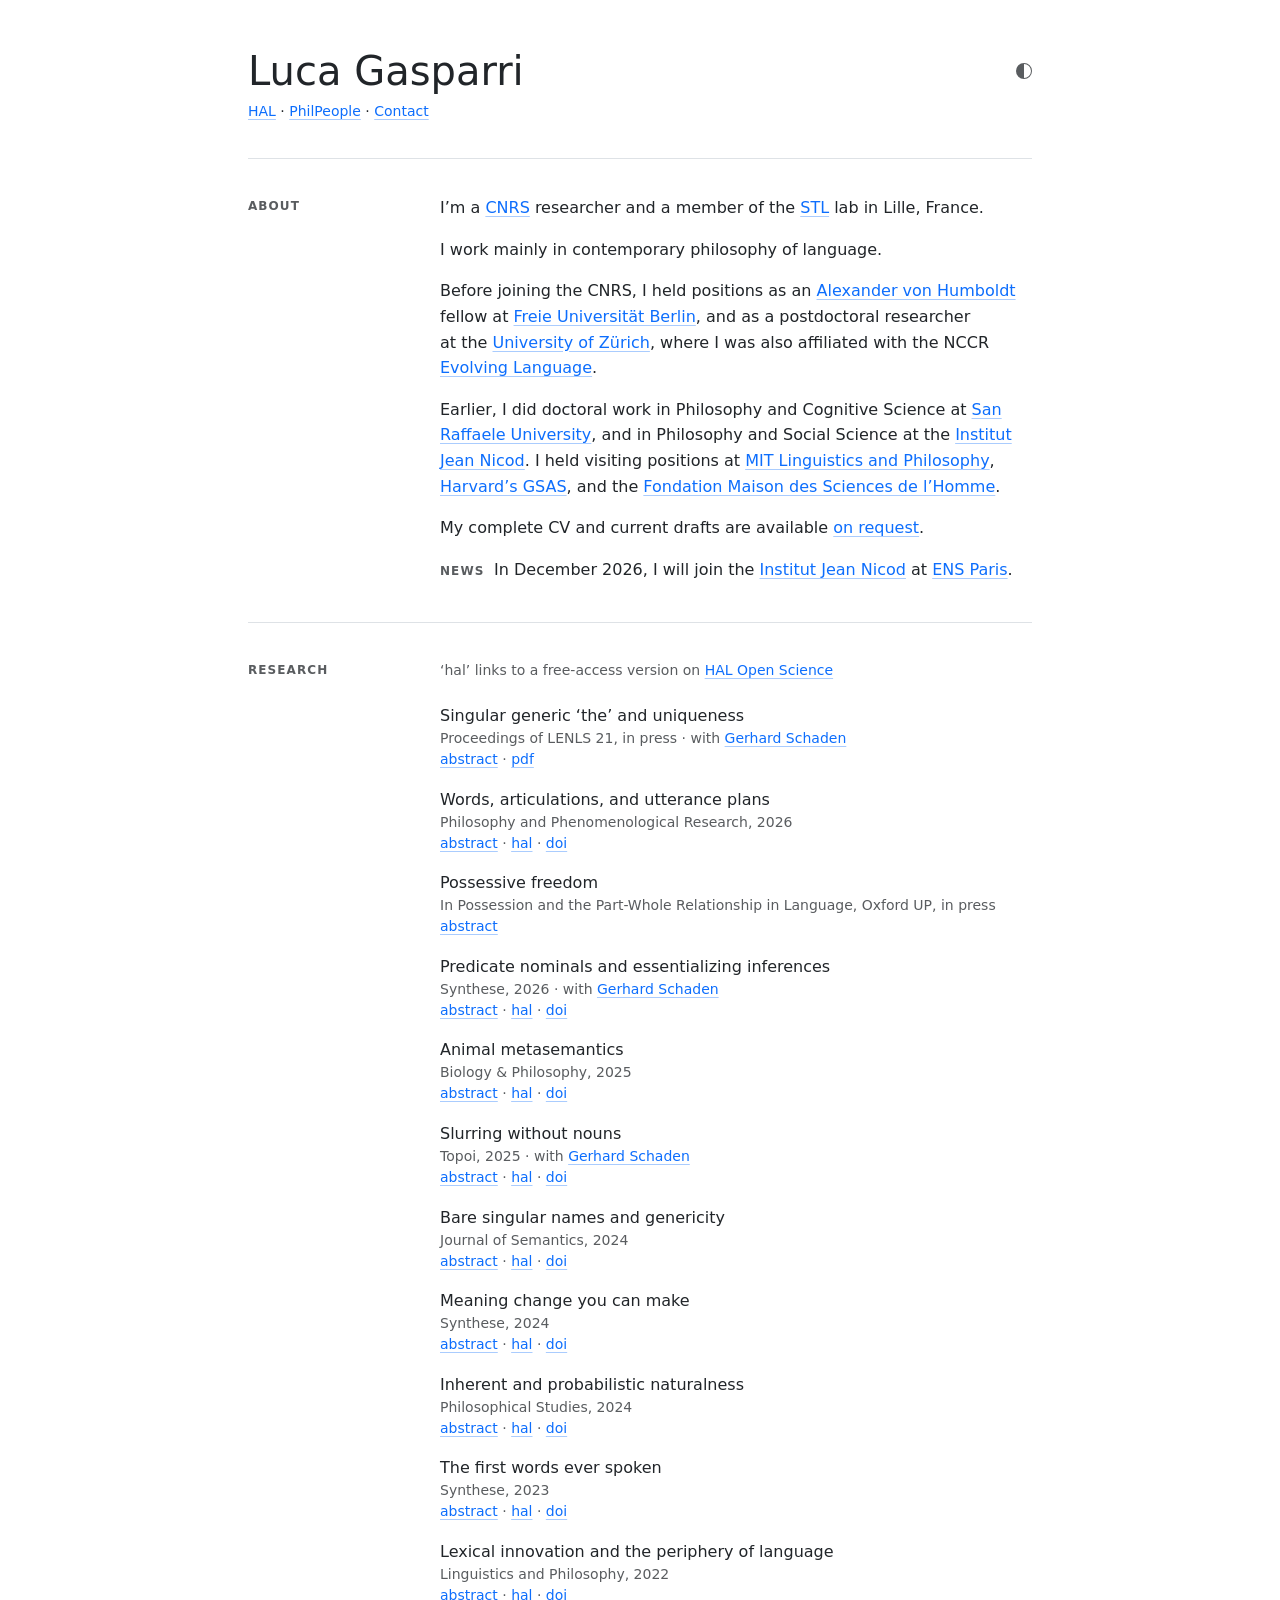
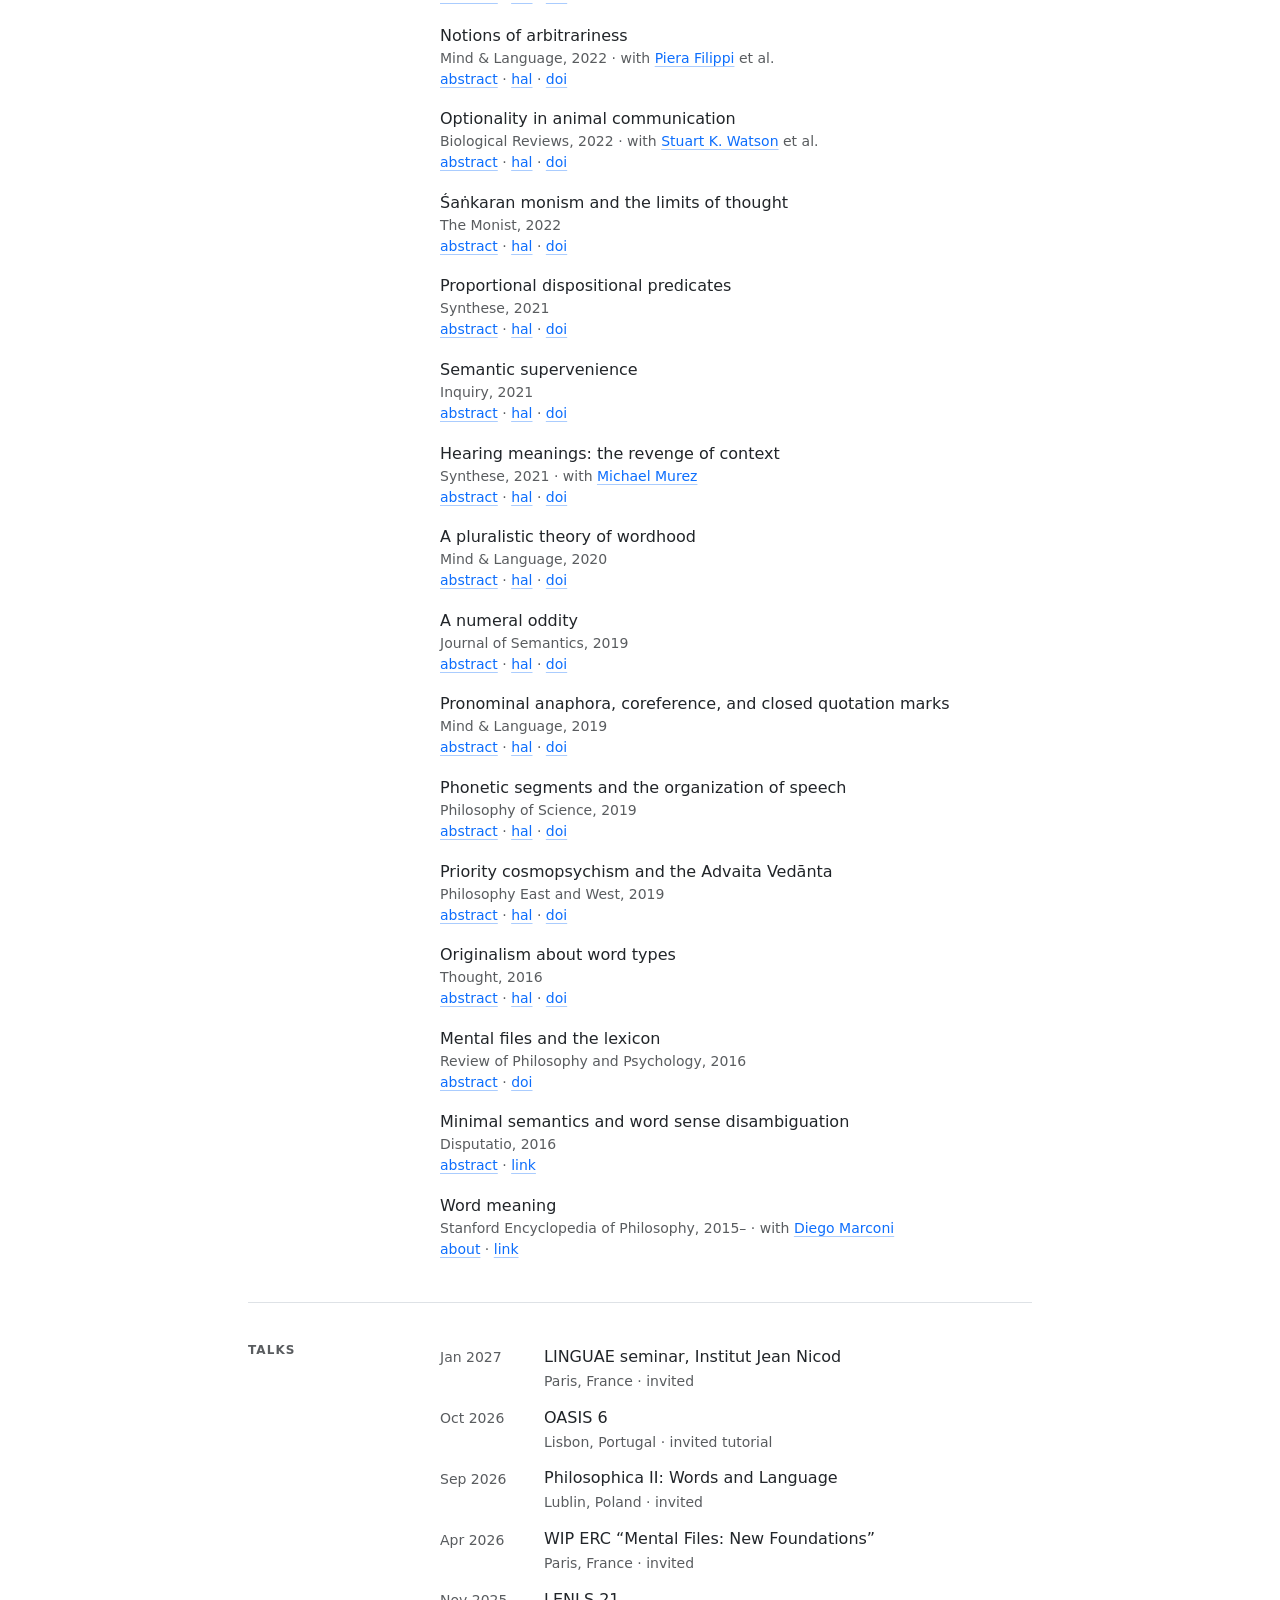
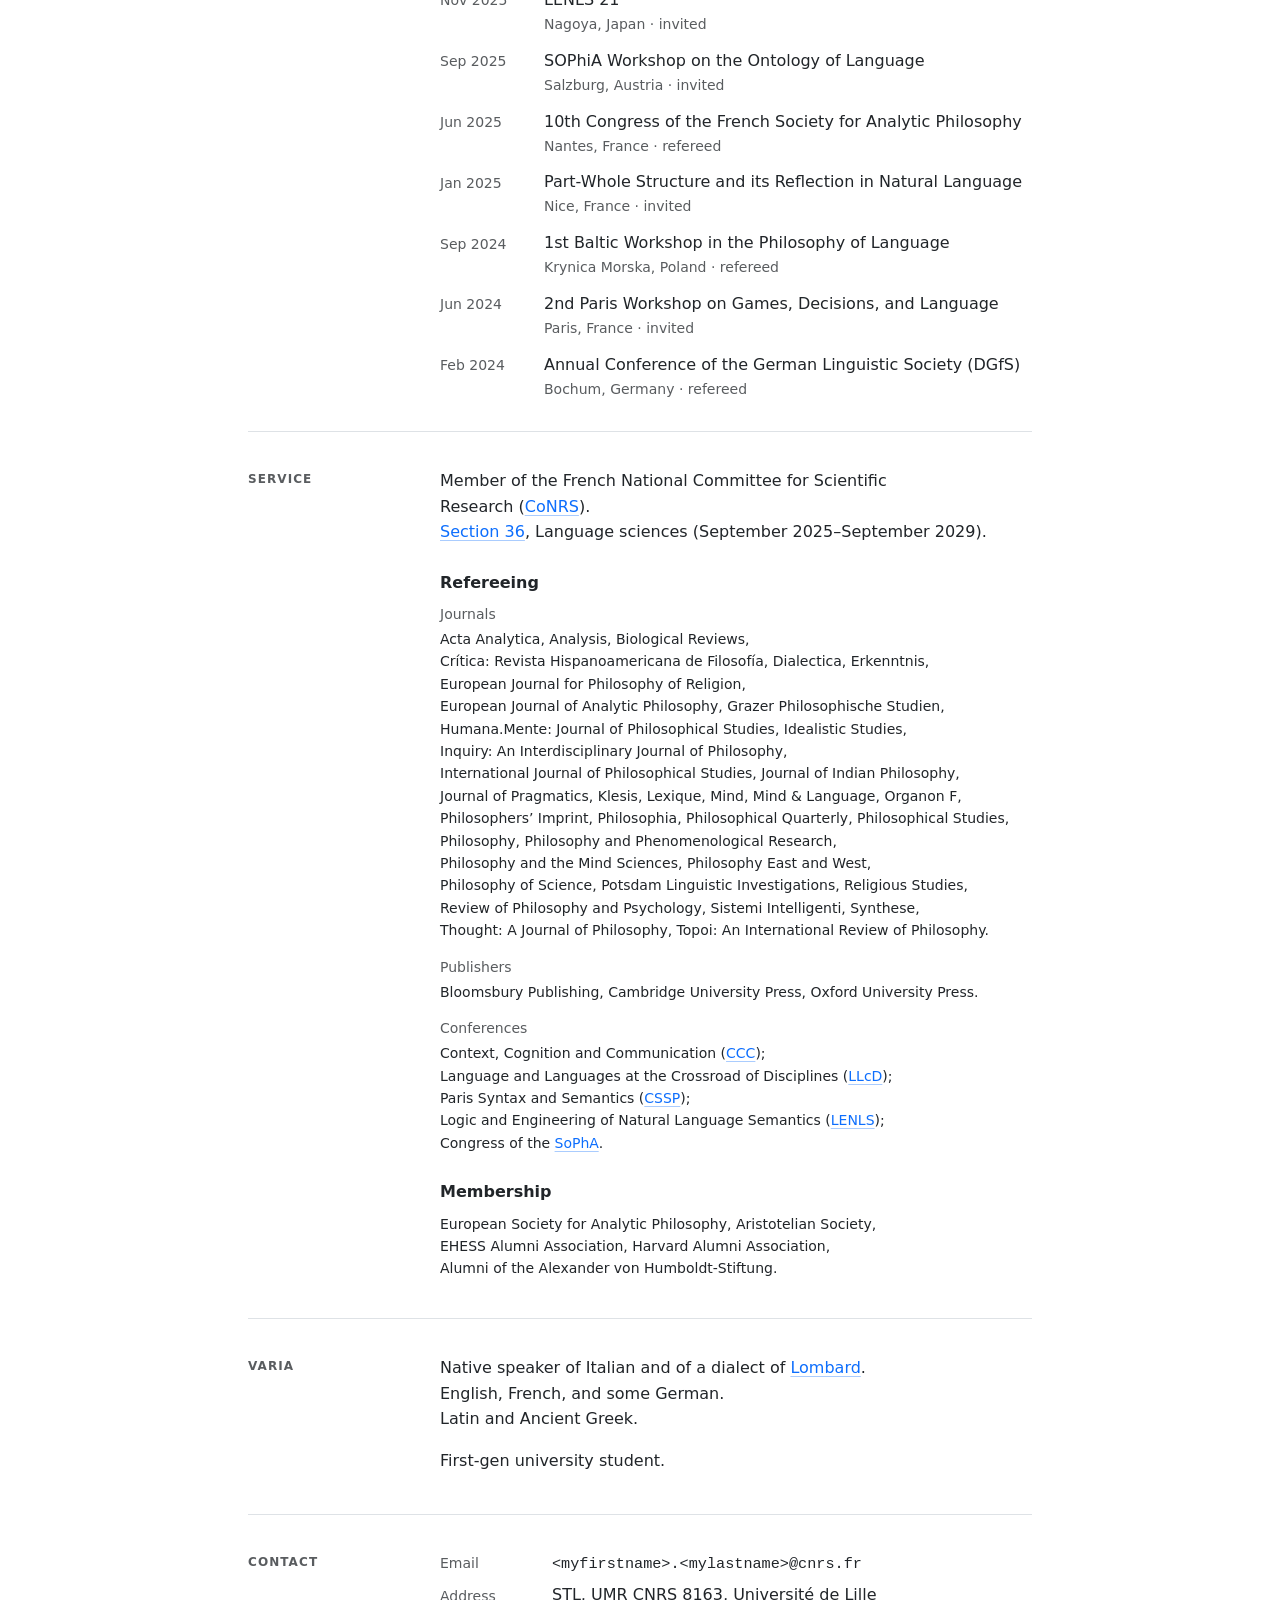
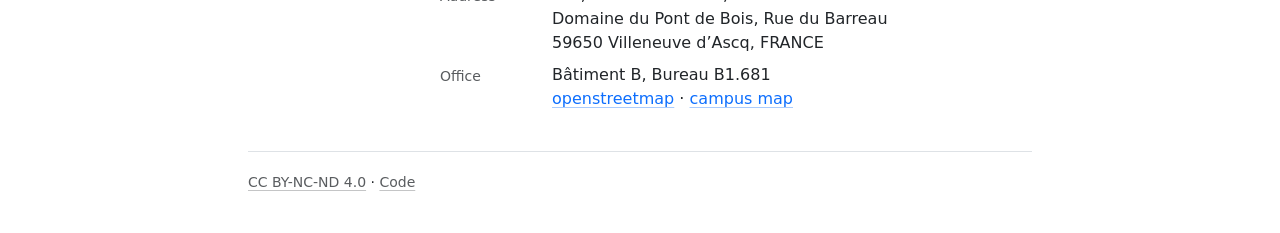
==== commit 05c48f8a: "Update index.html" ====
--- a/index.html
+++ b/index.html
@@ -32,7 +32,7 @@
 
 <body>
 
-	<main class="page">
+	<div class="page">
 
 		<!-- Header -->
 		<header class="masthead">
@@ -42,6 +42,8 @@
 				<svg viewBox="0 0 16 16" width="16" height="16" fill="currentColor" aria-hidden="true"><path d="M8 15A7 7 0 1 0 8 1zm0 1A8 8 0 1 1 8 0a8 8 0 0 1 0 16"/></svg>
 			</button>
 		</header>
+
+		<main>
 
 		<!-- About -->
 		<section class="section" id="about" aria-labelledby="about-label">
@@ -211,7 +213,7 @@
 				<div class="entry">
 					<div class="title">Lexical innovation and the periphery of language</div>
 					<div class="small muted">Linguistics and Philosophy, 2022</div>
-					<div class="small muted"><button type="button" class="abstract-toggle" aria-expanded="false" aria-controls="lexical-innovation">abstract</button> &middot; <a href="https://hal.science/hal-03635391v1" target="_blank" rel="noopener">hal</a> &middot; <a href="https://doi.org/10.1007/s10988-020-09319-2" target="_blank" rel="noopener">doi</a></div>
+					<div class="small muted"><button type="button" class="abstract-toggle" aria-expanded="false" aria-controls="lexical-innovation">abstract</button> &middot; <a href="https://hal.science/hal-03635391" target="_blank" rel="noopener">hal</a> &middot; <a href="https://doi.org/10.1007/s10988-020-09319-2" target="_blank" rel="noopener">doi</a></div>
 					<p class="abstract small" id="lexical-innovation" hidden>
 						Lexical innovations (e.g., zero-derivations coined on the fly by a speaker) seem to bear semantic content.
 						Yet, such expressions cannot bear semantic content as a function of the conventions of meaning in force in the language, since they are not part of its lexicon.
@@ -464,7 +466,7 @@
 				<p class="small muted group">Conferences</p>
 				<p class="small list"><span class="nowrap">Context, Cognition and Communication (<a href="https://ccc-conference.org/" target="_blank" rel="noopener">CCC</a>)</span>; <span class="nowrap">Language and Languages at the Crossroad of Disciplines (<a href="https://llcd.cnrs.fr/en/" target="_blank" rel="noopener">LLcD</a>)</span>; <span class="nowrap">Paris Syntax and Semantics (<a href="http://www.cssp.cnrs.fr/index_en.html" target="_blank" rel="noopener">CSSP</a>)</span>; <span class="nowrap">Logic and Engineering of Natural Language Semantics (<a href="https://lenls.github.io/lenls21/" target="_blank" rel="noopener">LENLS</a>)</span>; <span class="nowrap">Congress of the <a href="https://sophaphilo.org/" target="_blank" rel="noopener">SoPhA</a></span>.</p>
 				<h3>Membership</h3>
-				<p class="small list"><span class="nowrap"><a href="https://analyticphilosophy.eu/" target="_blank" rel="noopener">European Society for Analytic Philosophy</a></span> &middot; <span class="nowrap"><a href="https://www.aristoteliansociety.org.uk/" target="_blank" rel="noopener">Aristotelian Society</a></span> &middot; <span class="nowrap"><a href="https://alumni-ehess.fr/" target="_blank" rel="noopener">EHESS Alumni Association</a></span> &middot; <span class="nowrap"><a href="https://alumni.harvard.edu/" target="_blank" rel="noopener">Harvard Alumni Association</a></span> &middot; <span class="nowrap"><a href="https://www.humboldt-foundation.de/" target="_blank" rel="noopener">Alumni of the Alexander von Humboldt-Stiftung</a></span></p>
+				<p class="small list"><span class="nowrap">European Society for Analytic Philosophy</span>, <span class="nowrap">Aristotelian Society</span>, <span class="nowrap">EHESS Alumni Association</span>, <span class="nowrap">Harvard Alumni Association</span>, <span class="nowrap">Alumni of the Alexander von Humboldt-Stiftung</span>.</p>
 			</div>
 		</section>
 
@@ -508,12 +510,14 @@
 			</div>
 		</section>
 
+		</main>
+
 		<!-- Footer -->
 		<footer class="footer small">
 			<a href="https://creativecommons.org/licenses/by-nc-nd/4.0/" target="_blank" rel="noopener">CC BY-NC-ND 4.0</a> &middot; <a href="https://github.com/lcgasparri/lcgasparri.github.io" target="_blank" rel="noopener">Code</a>
 		</footer>
 
-	</main>
+	</div>
 
 	<!-- JavaScript -->
 	<script src="/js/theme.js"></script>
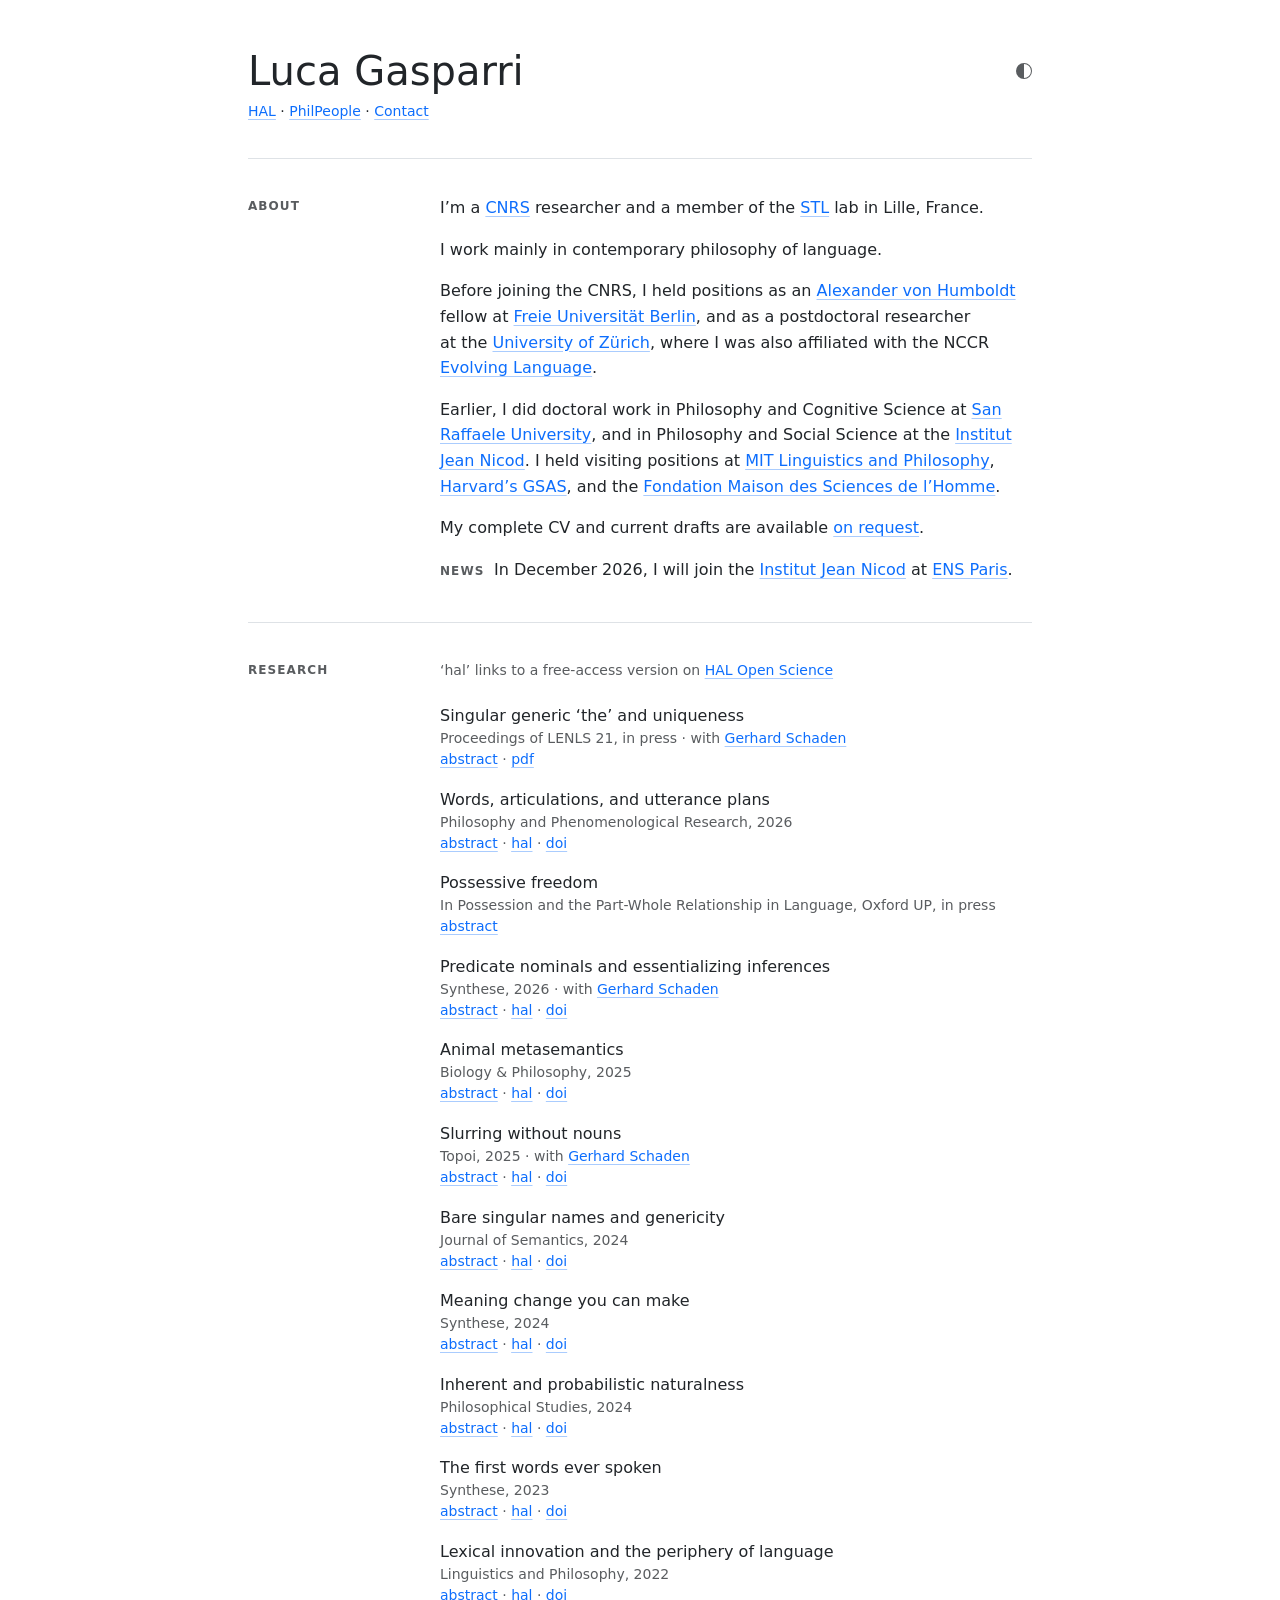
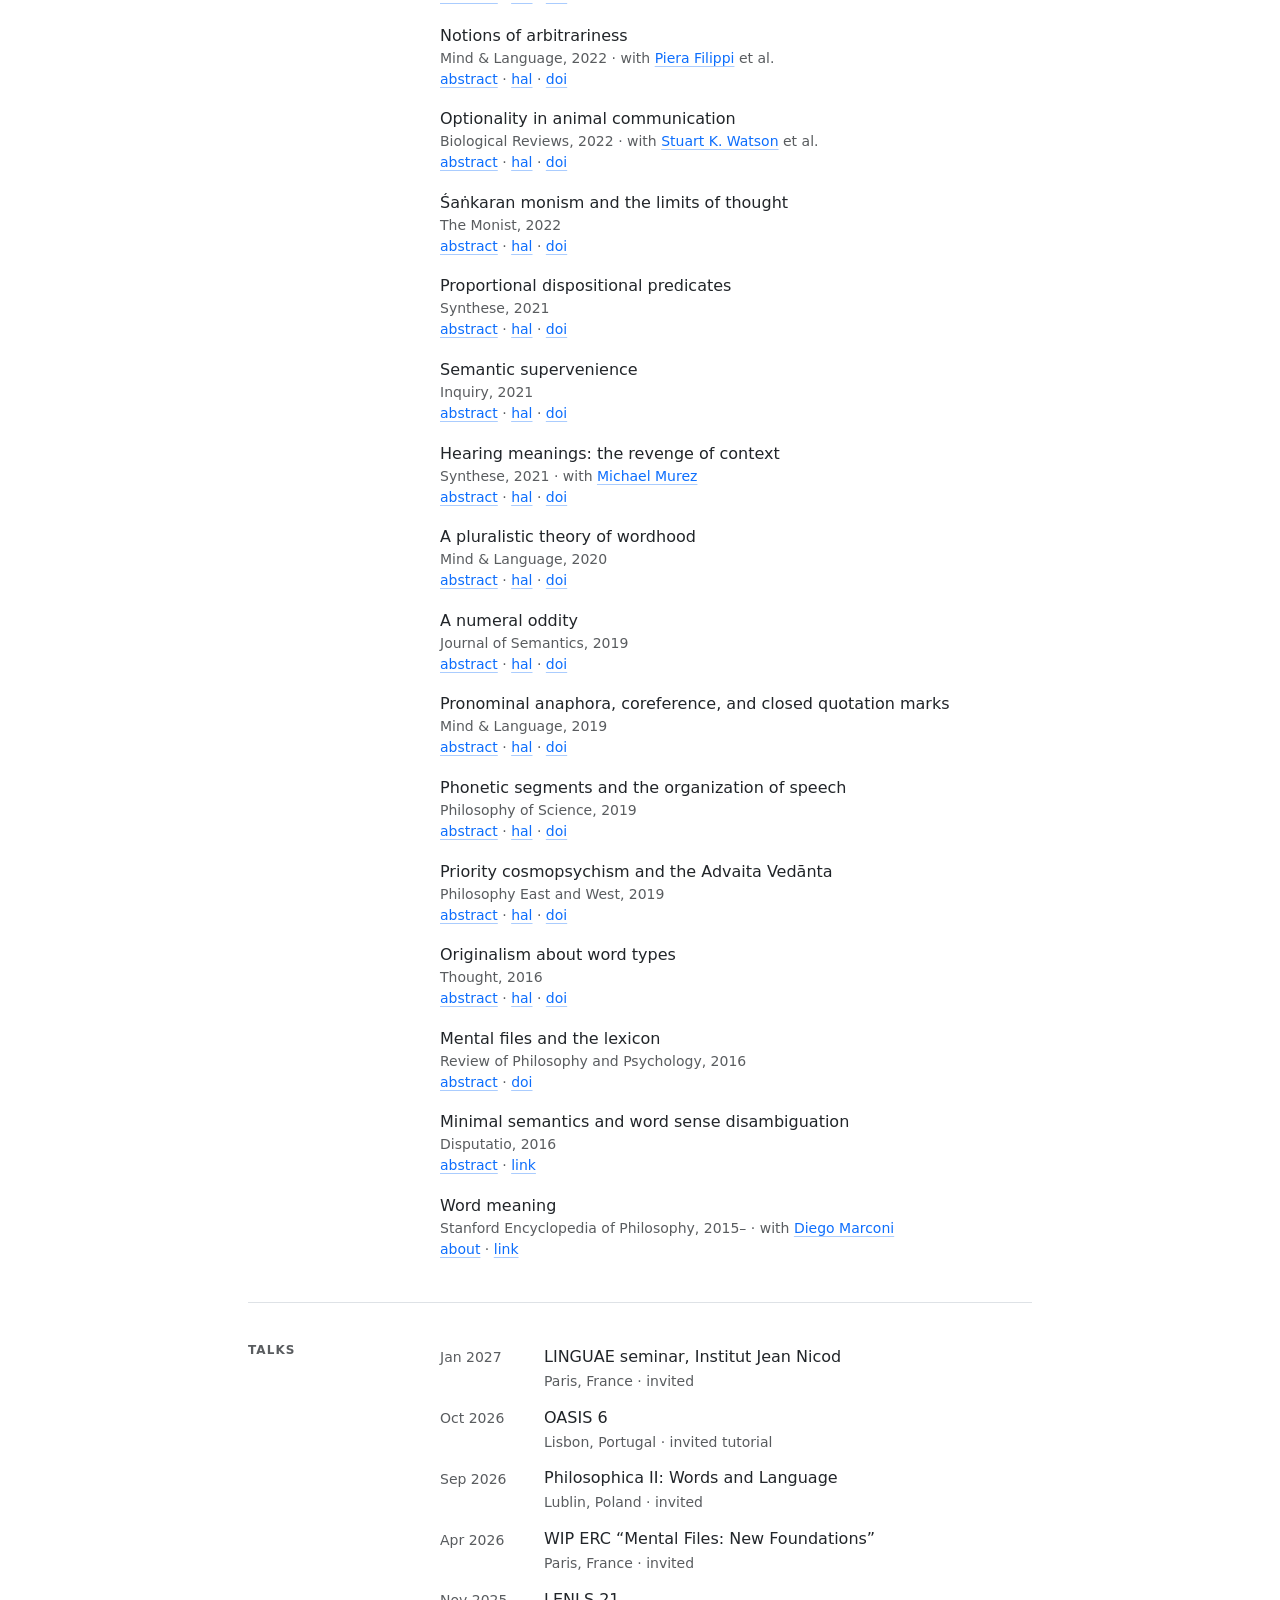
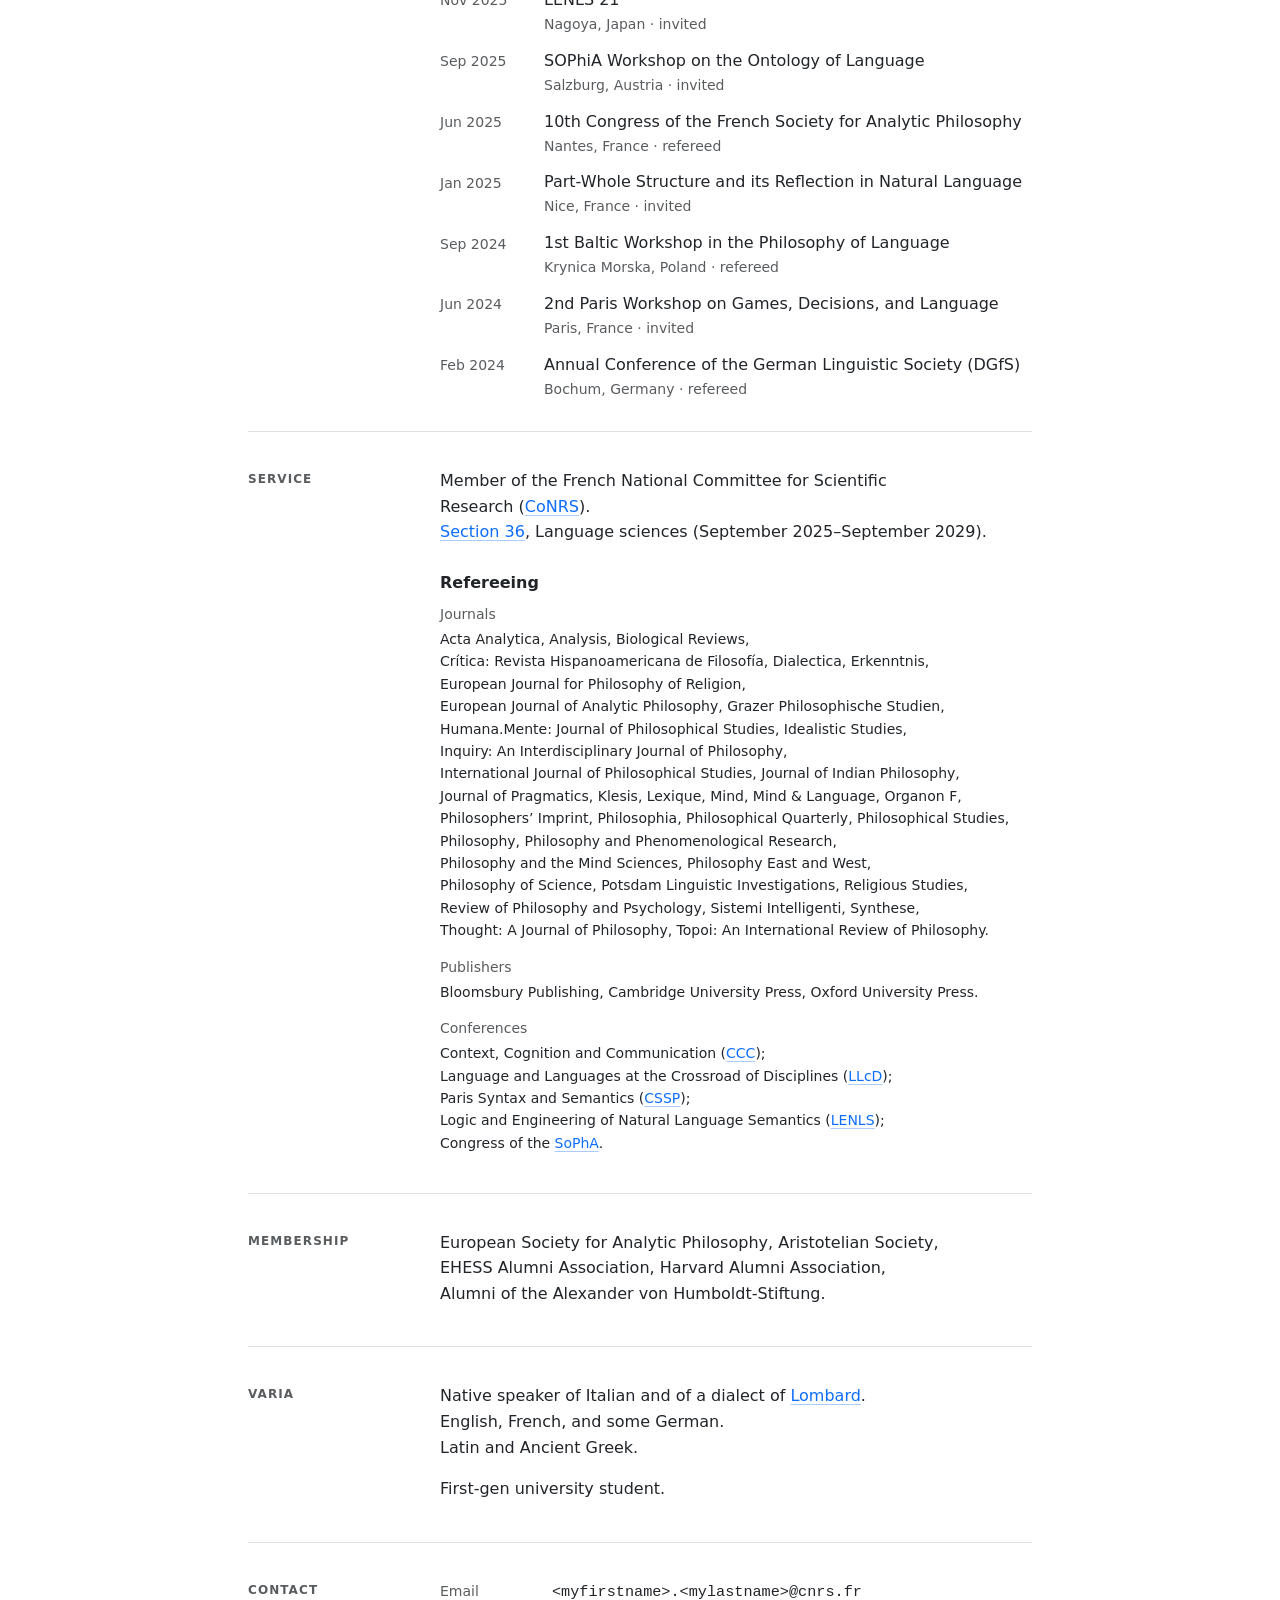
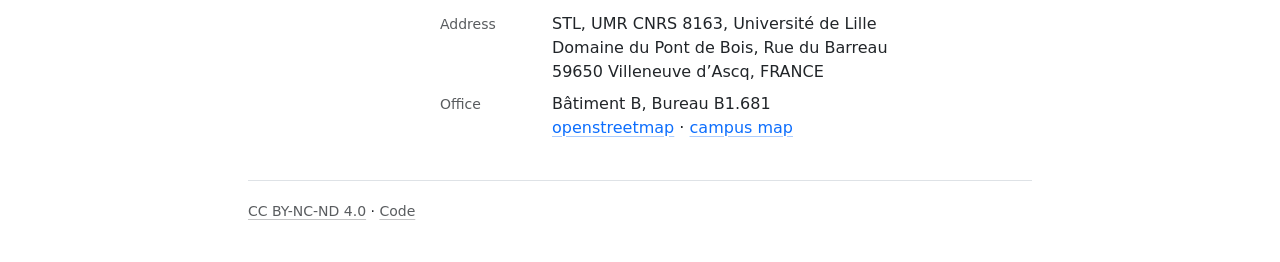
==== commit 575a8634: "Update index.html" ====
--- a/index.html
+++ b/index.html
@@ -465,8 +465,16 @@
 				<p class="small list"><span class="nowrap">Bloomsbury Publishing</span>, <span class="nowrap">Cambridge University Press</span>, <span class="nowrap">Oxford University Press</span>.</p>
 				<p class="small muted group">Conferences</p>
 				<p class="small list"><span class="nowrap">Context, Cognition and Communication (<a href="https://ccc-conference.org/" target="_blank" rel="noopener">CCC</a>)</span>; <span class="nowrap">Language and Languages at the Crossroad of Disciplines (<a href="https://llcd.cnrs.fr/en/" target="_blank" rel="noopener">LLcD</a>)</span>; <span class="nowrap">Paris Syntax and Semantics (<a href="http://www.cssp.cnrs.fr/index_en.html" target="_blank" rel="noopener">CSSP</a>)</span>; <span class="nowrap">Logic and Engineering of Natural Language Semantics (<a href="https://lenls.github.io/lenls21/" target="_blank" rel="noopener">LENLS</a>)</span>; <span class="nowrap">Congress of the <a href="https://sophaphilo.org/" target="_blank" rel="noopener">SoPhA</a></span>.</p>
-				<h3>Membership</h3>
-				<p class="small list"><span class="nowrap">European Society for Analytic Philosophy</span>, <span class="nowrap">Aristotelian Society</span>, <span class="nowrap">EHESS Alumni Association</span>, <span class="nowrap">Harvard Alumni Association</span>, <span class="nowrap">Alumni of the Alexander von Humboldt-Stiftung</span>.</p>
+			</div>
+		</section>
+
+		<!-- Membership -->
+		<section class="section" id="membership" aria-labelledby="membership-label">
+			<h2 class="label" id="membership-label">Membership</h2>
+			<div class="content">
+				<p>
+					<span class="nowrap">European Society for Analytic Philosophy</span>, <span class="nowrap">Aristotelian Society</span>, <span class="nowrap">EHESS Alumni Association</span>, <span class="nowrap">Harvard Alumni Association</span>, <span class="nowrap">Alumni of the Alexander von Humboldt-Stiftung</span>.
+				</p>
 			</div>
 		</section>
 
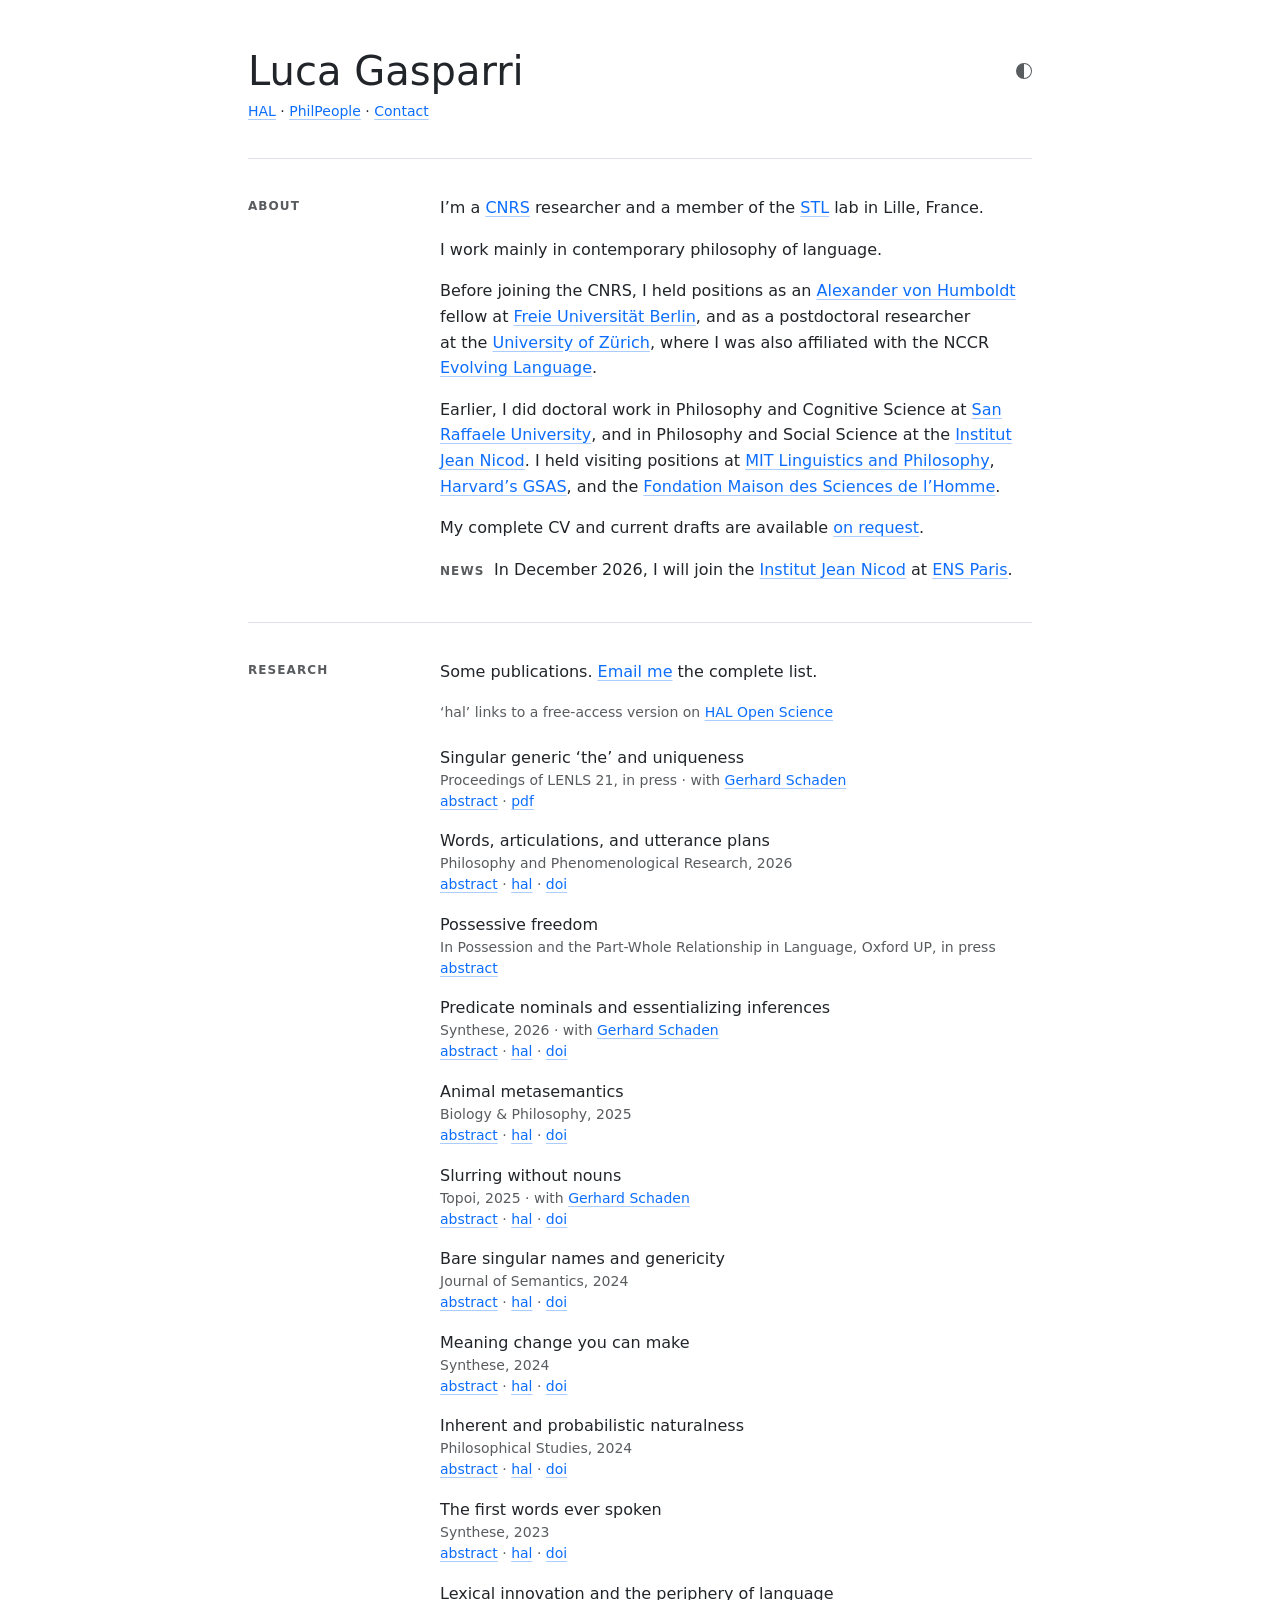
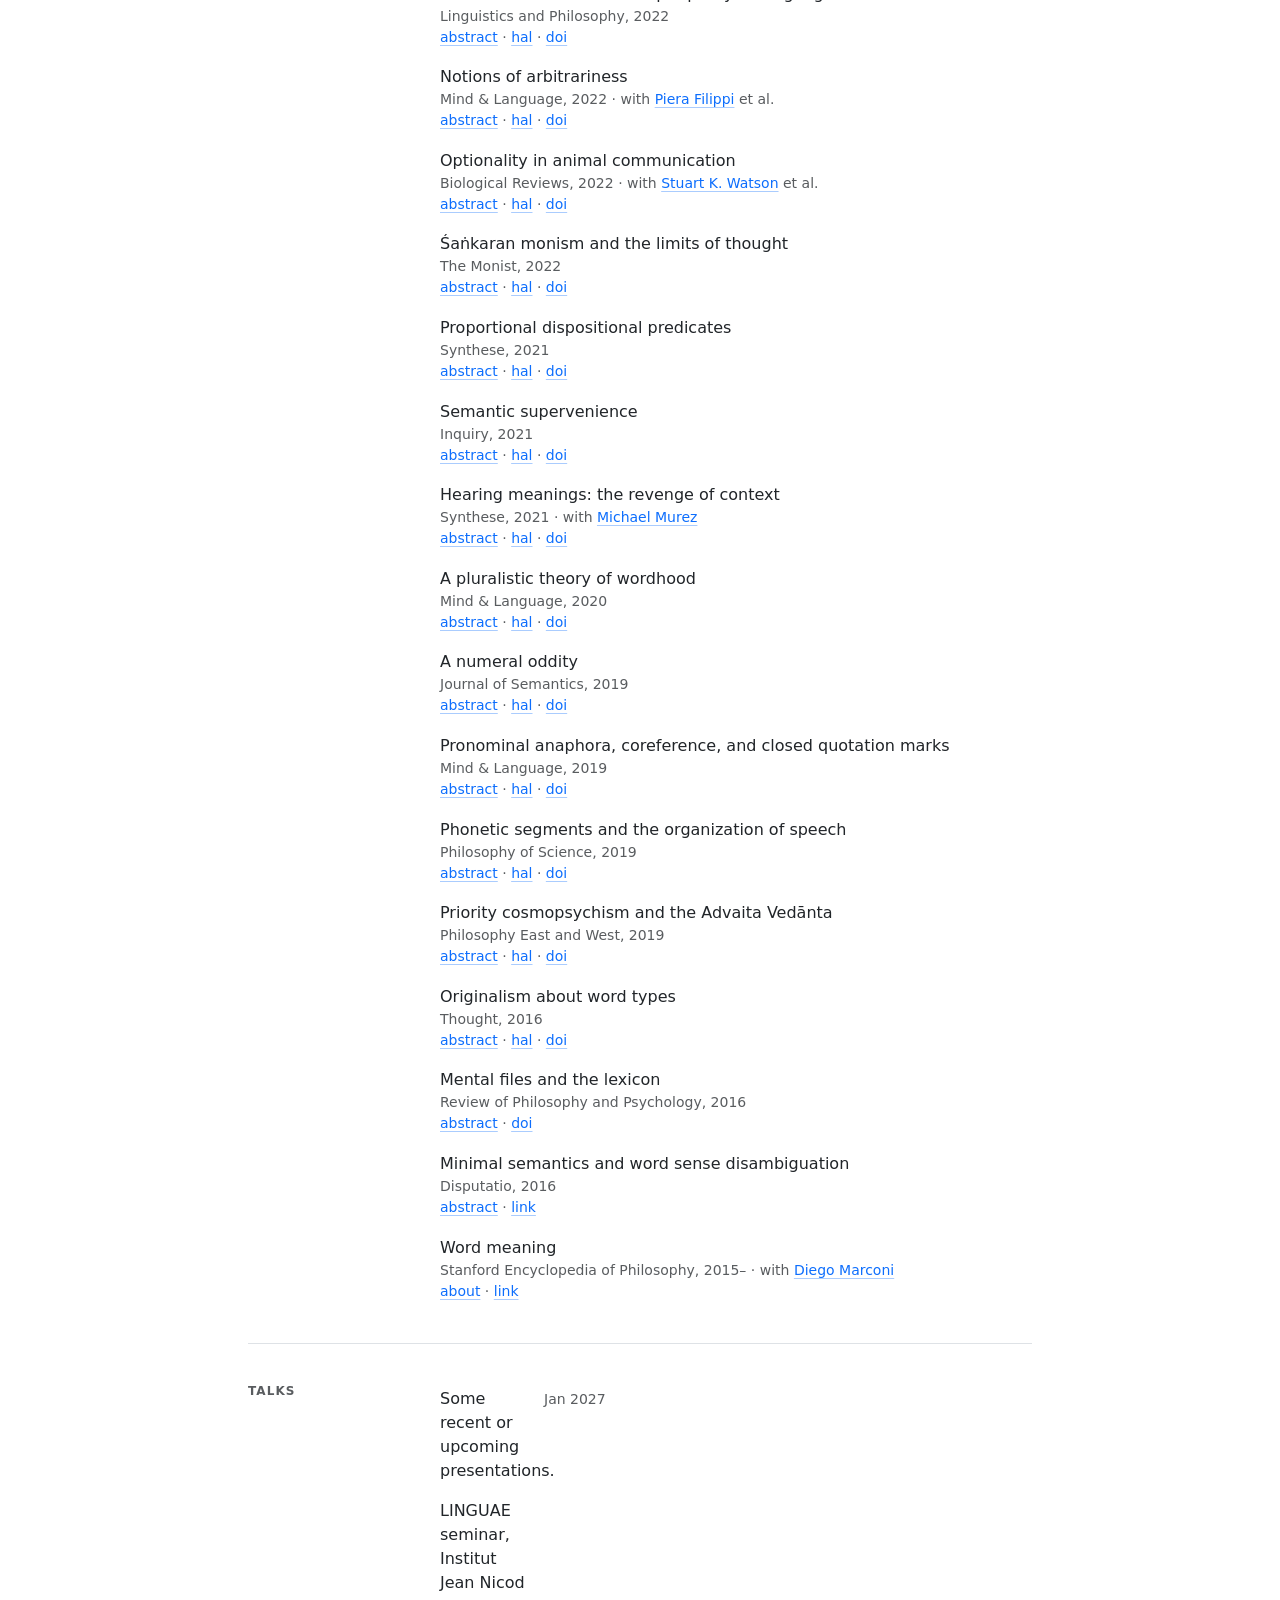
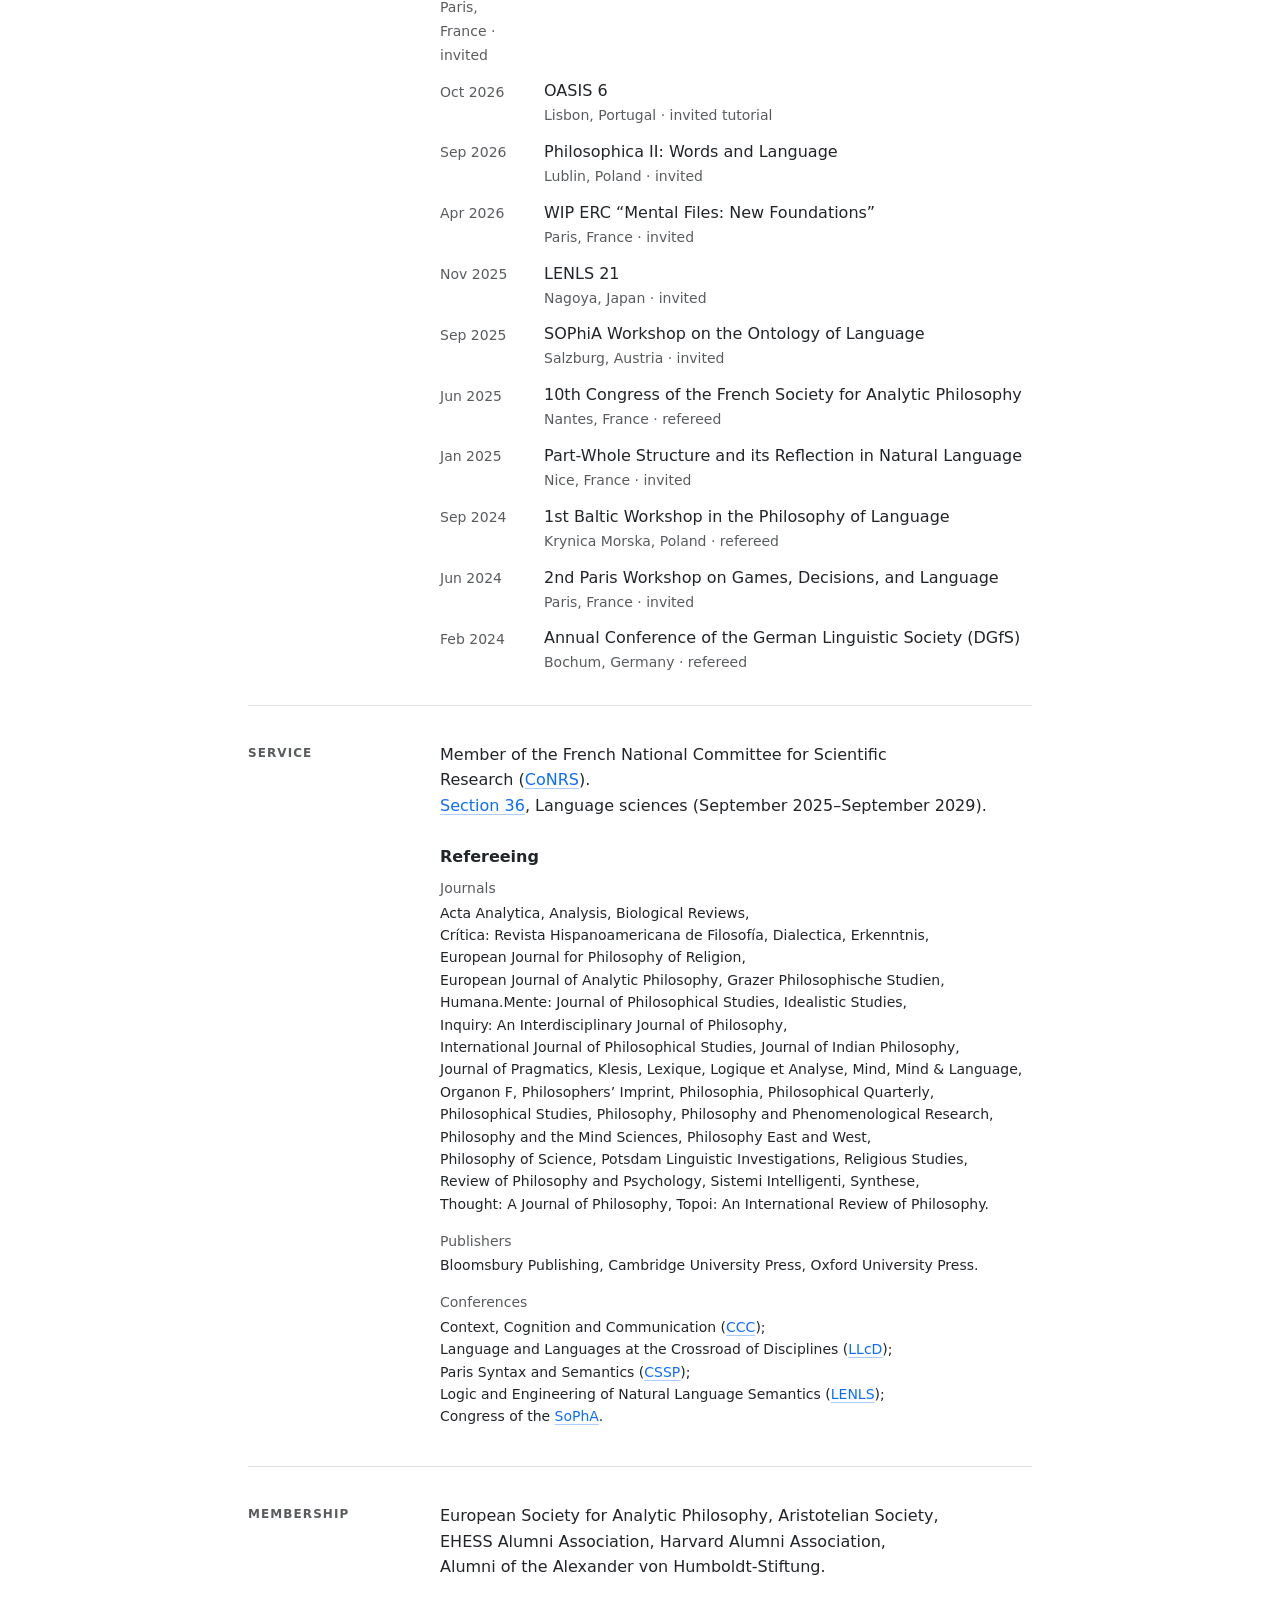
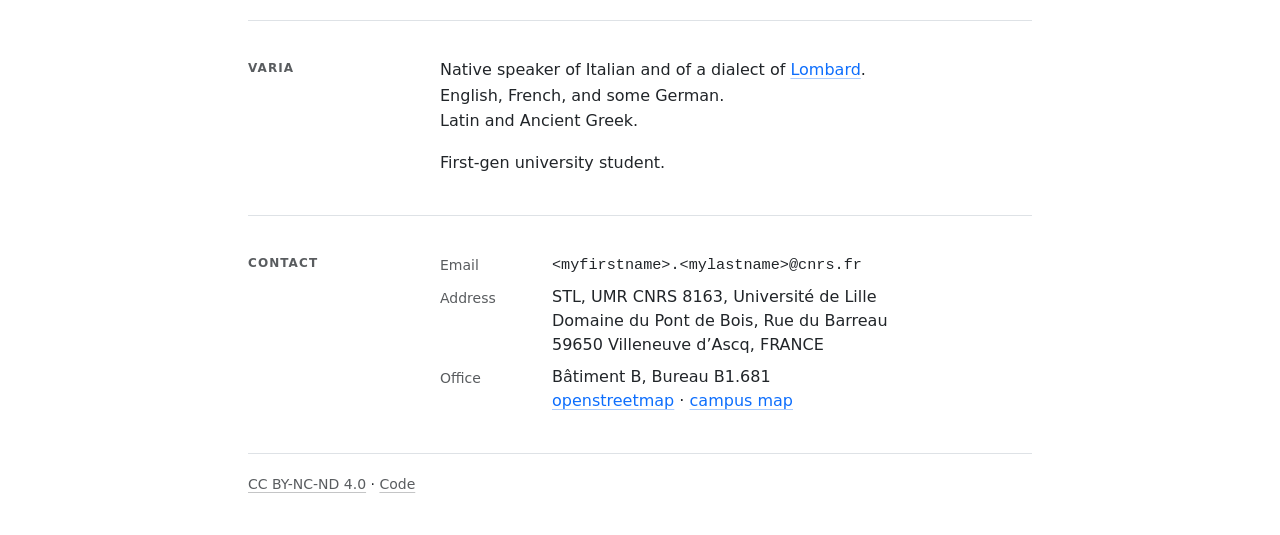
==== commit f2927287: "Update index.html" ====
--- a/index.html
+++ b/index.html
@@ -80,6 +80,9 @@
 		<section class="section" id="research" aria-labelledby="research-label">
 			<h2 class="label" id="research-label">Research</h2>
 			<div class="content">
+				<p>
+					Some publications. <a href="#contact">Email me</a> the complete list.
+				</p>
 				<p class="small muted note">&lsquo;hal&rsquo; links to a free-access version on <a href="https://hal.science/" target="_blank" rel="noopener">HAL Open Science</a></p>
 				<div class="entry">
 					<div class="title">Singular generic &lsquo;the&rsquo; and uniqueness</div>
@@ -404,6 +407,9 @@
 			<h2 class="label" id="talks-label">Talks</h2>
 			<div class="content">
 				<div class="talk">
+				<p>
+					Some recent or upcoming presentations.
+				</p>
 					<time class="small muted" datetime="2027-01-07">Jan 2027</time>
 					<div><span class="title">LINGUAE seminar, Institut Jean Nicod</span><br><span class="small muted">Paris, France &middot; invited</span></div>
 				</div>
@@ -460,7 +466,7 @@
 				</p>
 				<h3>Refereeing</h3>
 				<p class="small muted group">Journals</p>
-				<p class="small list"><span class="nowrap">Acta Analytica</span>, <span class="nowrap">Analysis</span>, <span class="nowrap">Biological Reviews</span>, <span class="nowrap">Cr&iacute;tica: Revista Hispanoamericana de Filosof&iacute;a</span>, <span class="nowrap">Dialectica</span>, <span class="nowrap">Erkenntnis</span>, <span class="nowrap">European Journal for Philosophy of Religion</span>, <span class="nowrap">European Journal of Analytic Philosophy</span>, <span class="nowrap">Grazer Philosophische Studien</span>, <span class="nowrap">Humana.Mente: Journal of Philosophical Studies</span>, <span class="nowrap">Idealistic Studies</span>, <span class="nowrap">Inquiry: An Interdisciplinary Journal of Philosophy</span>, <span class="nowrap">International Journal of Philosophical Studies</span>, <span class="nowrap">Journal of Indian Philosophy</span>, <span class="nowrap">Journal of Pragmatics</span>, <span class="nowrap">Klesis</span>, <span class="nowrap">Lexique</span>, <span class="nowrap">Mind</span>, <span class="nowrap">Mind &amp; Language</span>, <span class="nowrap">Organon F</span>, <span class="nowrap">Philosophers&rsquo; Imprint</span>, <span class="nowrap">Philosophia</span>, <span class="nowrap">Philosophical Quarterly</span>, <span class="nowrap">Philosophical Studies</span>, <span class="nowrap">Philosophy</span>, <span class="nowrap">Philosophy and Phenomenological Research</span>, <span class="nowrap">Philosophy and the Mind Sciences</span>, <span class="nowrap">Philosophy East and West</span>, <span class="nowrap">Philosophy of Science</span>, <span class="nowrap">Potsdam Linguistic Investigations</span>, <span class="nowrap">Religious Studies</span>, <span class="nowrap">Review of Philosophy and Psychology</span>, <span class="nowrap">Sistemi Intelligenti</span>, <span class="nowrap">Synthese</span>, <span class="nowrap">Thought: A Journal of Philosophy</span>, <span class="nowrap">Topoi: An International Review of Philosophy</span>.</p>
+				<p class="small list"><span class="nowrap">Acta Analytica</span>, <span class="nowrap">Analysis</span>, <span class="nowrap">Biological Reviews</span>, <span class="nowrap">Cr&iacute;tica: Revista Hispanoamericana de Filosof&iacute;a</span>, <span class="nowrap">Dialectica</span>, <span class="nowrap">Erkenntnis</span>, <span class="nowrap">European Journal for Philosophy of Religion</span>, <span class="nowrap">European Journal of Analytic Philosophy</span>, <span class="nowrap">Grazer Philosophische Studien</span>, <span class="nowrap">Humana.Mente: Journal of Philosophical Studies</span>, <span class="nowrap">Idealistic Studies</span>, <span class="nowrap">Inquiry: An Interdisciplinary Journal of Philosophy</span>, <span class="nowrap">International Journal of Philosophical Studies</span>, <span class="nowrap">Journal of Indian Philosophy</span>, <span class="nowrap">Journal of Pragmatics</span>, <span class="nowrap">Klesis</span>, <span class="nowrap">Lexique</span>, <span class="nowrap">Logique et Analyse</span>, <span class="nowrap">Mind</span>, <span class="nowrap">Mind &amp; Language</span>, <span class="nowrap">Organon F</span>, <span class="nowrap">Philosophers&rsquo; Imprint</span>, <span class="nowrap">Philosophia</span>, <span class="nowrap">Philosophical Quarterly</span>, <span class="nowrap">Philosophical Studies</span>, <span class="nowrap">Philosophy</span>, <span class="nowrap">Philosophy and Phenomenological Research</span>, <span class="nowrap">Philosophy and the Mind Sciences</span>, <span class="nowrap">Philosophy East and West</span>, <span class="nowrap">Philosophy of Science</span>, <span class="nowrap">Potsdam Linguistic Investigations</span>, <span class="nowrap">Religious Studies</span>, <span class="nowrap">Review of Philosophy and Psychology</span>, <span class="nowrap">Sistemi Intelligenti</span>, <span class="nowrap">Synthese</span>, <span class="nowrap">Thought: A Journal of Philosophy</span>, <span class="nowrap">Topoi: An International Review of Philosophy</span>.</p>
 				<p class="small muted group">Publishers</p>
 				<p class="small list"><span class="nowrap">Bloomsbury Publishing</span>, <span class="nowrap">Cambridge University Press</span>, <span class="nowrap">Oxford University Press</span>.</p>
 				<p class="small muted group">Conferences</p>
--- a/css/site.css
+++ b/css/site.css
@@ -1,4 +1,4 @@
-/* Site styles. Colours and type follow Bootstrap 5's defaults. */
+/* Site styles. Follows Bootstrap 5. */
 
 :root {
 	--bg: #fff;
@@ -25,7 +25,6 @@
 	color-scheme: dark;
 }
 
-/* Without JavaScript the theme attribute is never set, so follow the system. */
 @media (prefers-color-scheme: dark) {
 	:root:not([data-theme]) {
 		--bg: #212529;
@@ -120,7 +119,7 @@
 	padding: 3rem var(--pad) 2.5rem;
 }
 
-/* Header: name and links on the left; the theme toggle sits opposite, level with the name. */
+/* Header. */
 .masthead {
 	position: relative;
 	padding-bottom: 2.25rem;
@@ -152,6 +151,12 @@
 .theme-toggle:hover {
 	color: var(--fg);
 	background: var(--tint);
+}
+
+/* Size icon with the text. */
+.theme-toggle svg {
+	width: 1rem;
+	height: 1rem;
 }
 
 /* Sections: a small label in the left column, content on the right. */
@@ -257,7 +262,6 @@
 	line-height: 1.65;
 }
 
-/* Keep each name on one line so the eye can find where one ends and the next begins. */
 @media (min-width: 576px) {
 	.nowrap {
 		white-space: nowrap;
@@ -305,7 +309,7 @@
 	color: var(--fg);
 }
 
-/* Phones: one column, labels above their content. */
+/* Phones. */
 @media (max-width: 639.98px) {
 	:root {
 		--pad: 1.25rem;
@@ -325,3 +329,16 @@
 		margin-bottom: .9rem;
 	}
 }
+
+/* Large screens. */
+@media (min-width: 1800px) {
+	html {
+		font-size: 105%;
+	}
+}
+
+@media (min-width: 2400px) {
+	html {
+		font-size: 110%;
+	}
+}
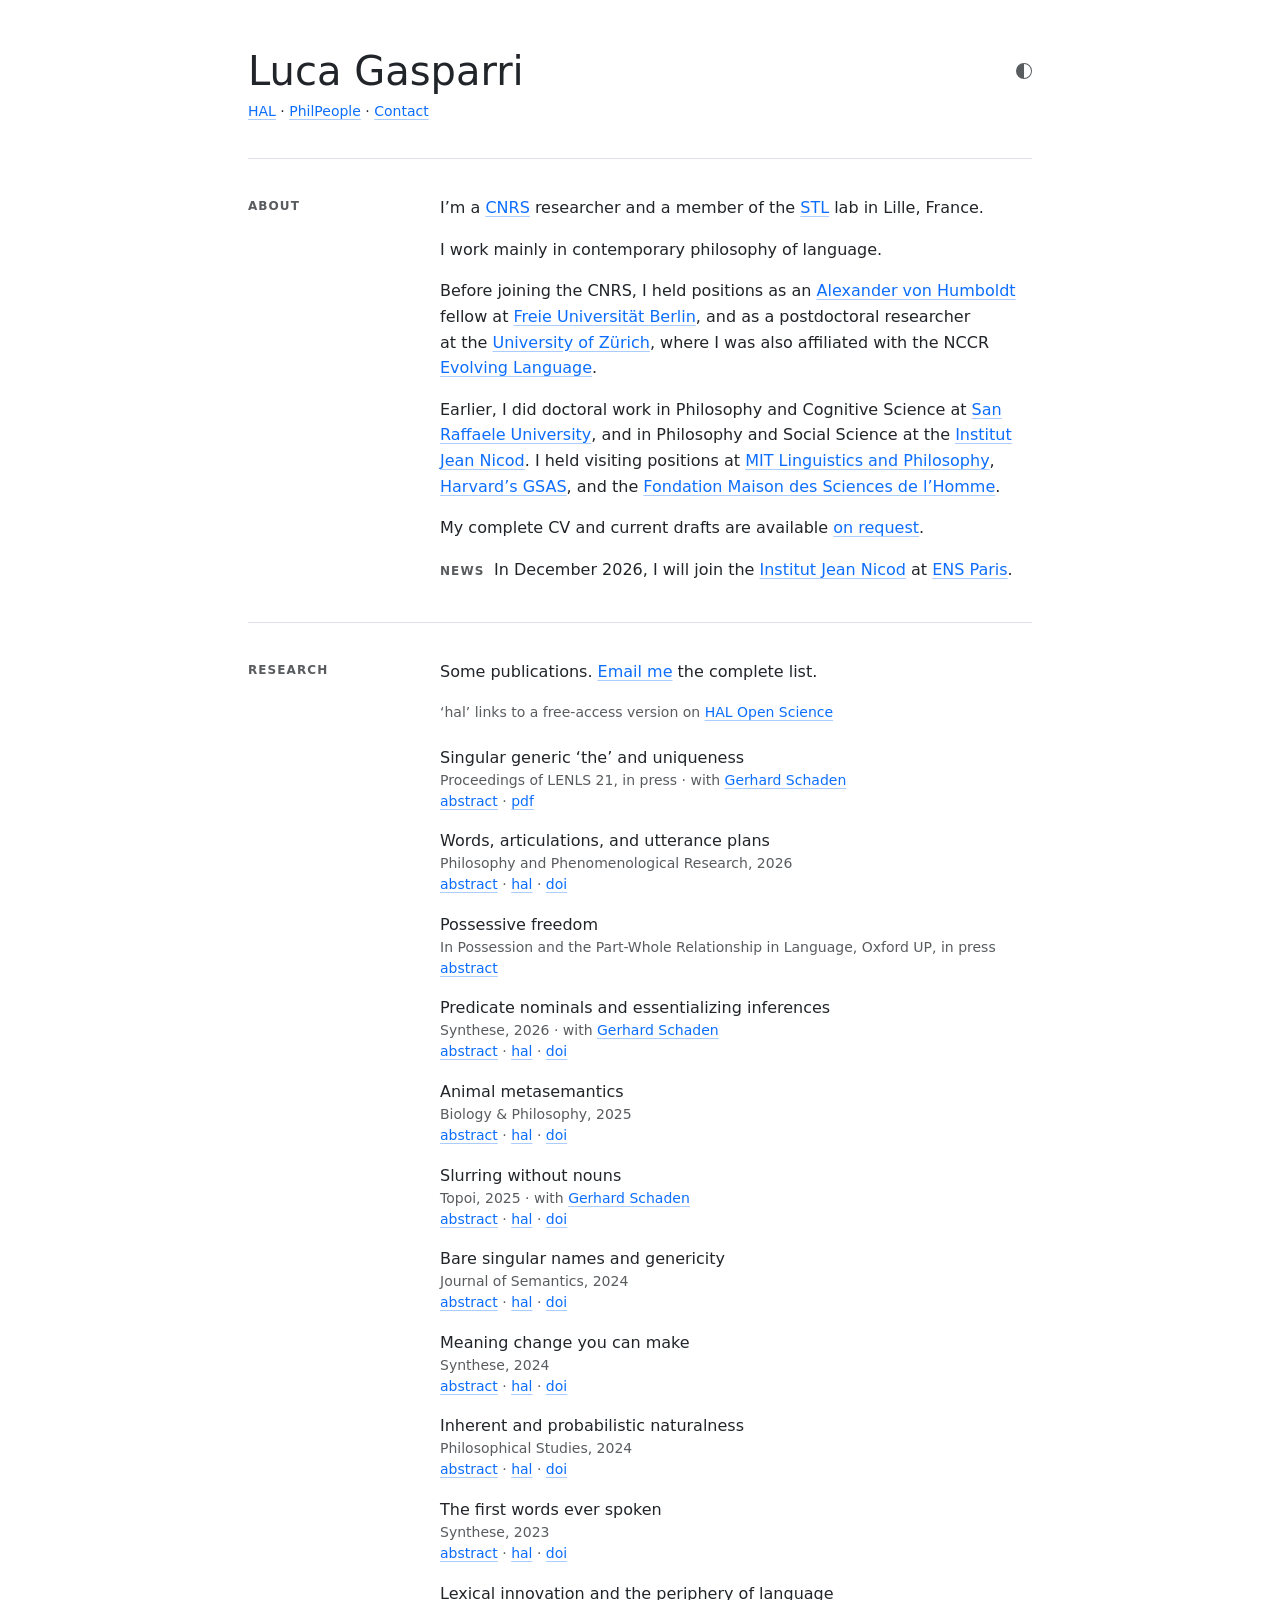
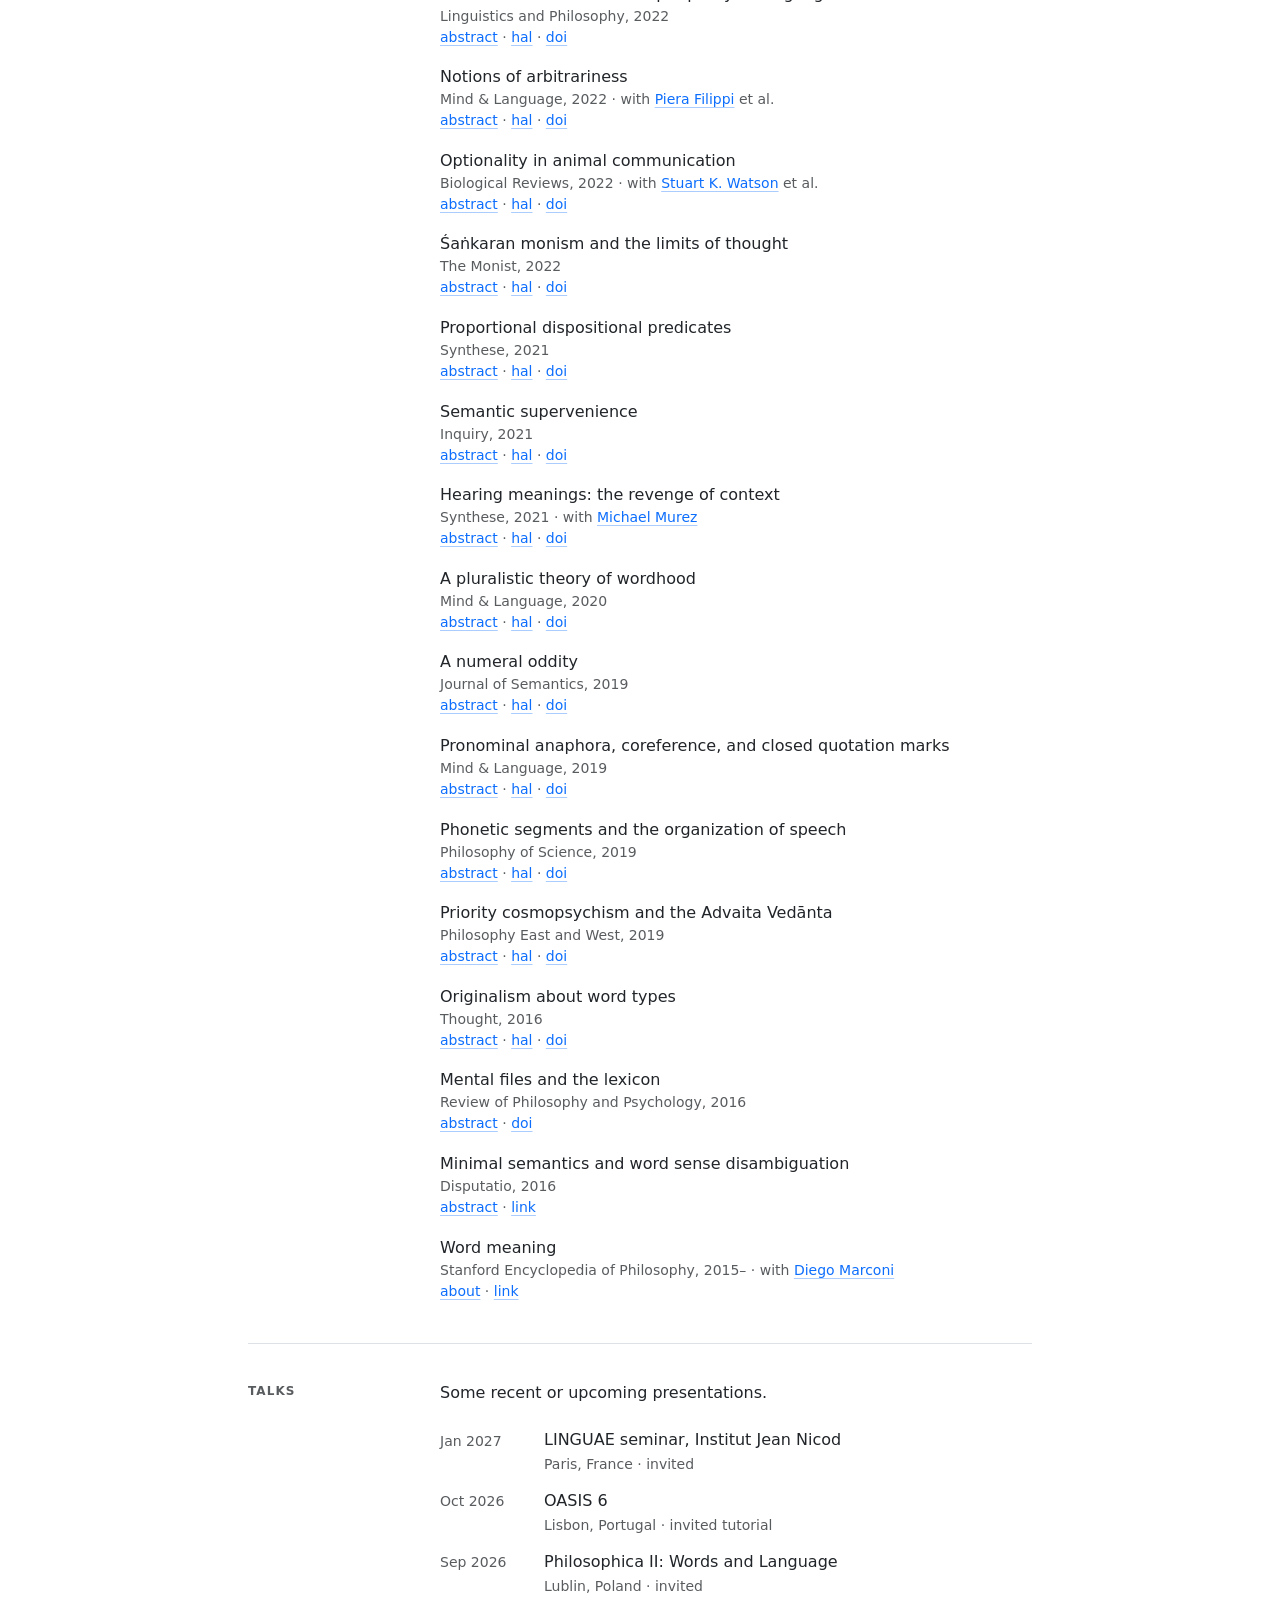
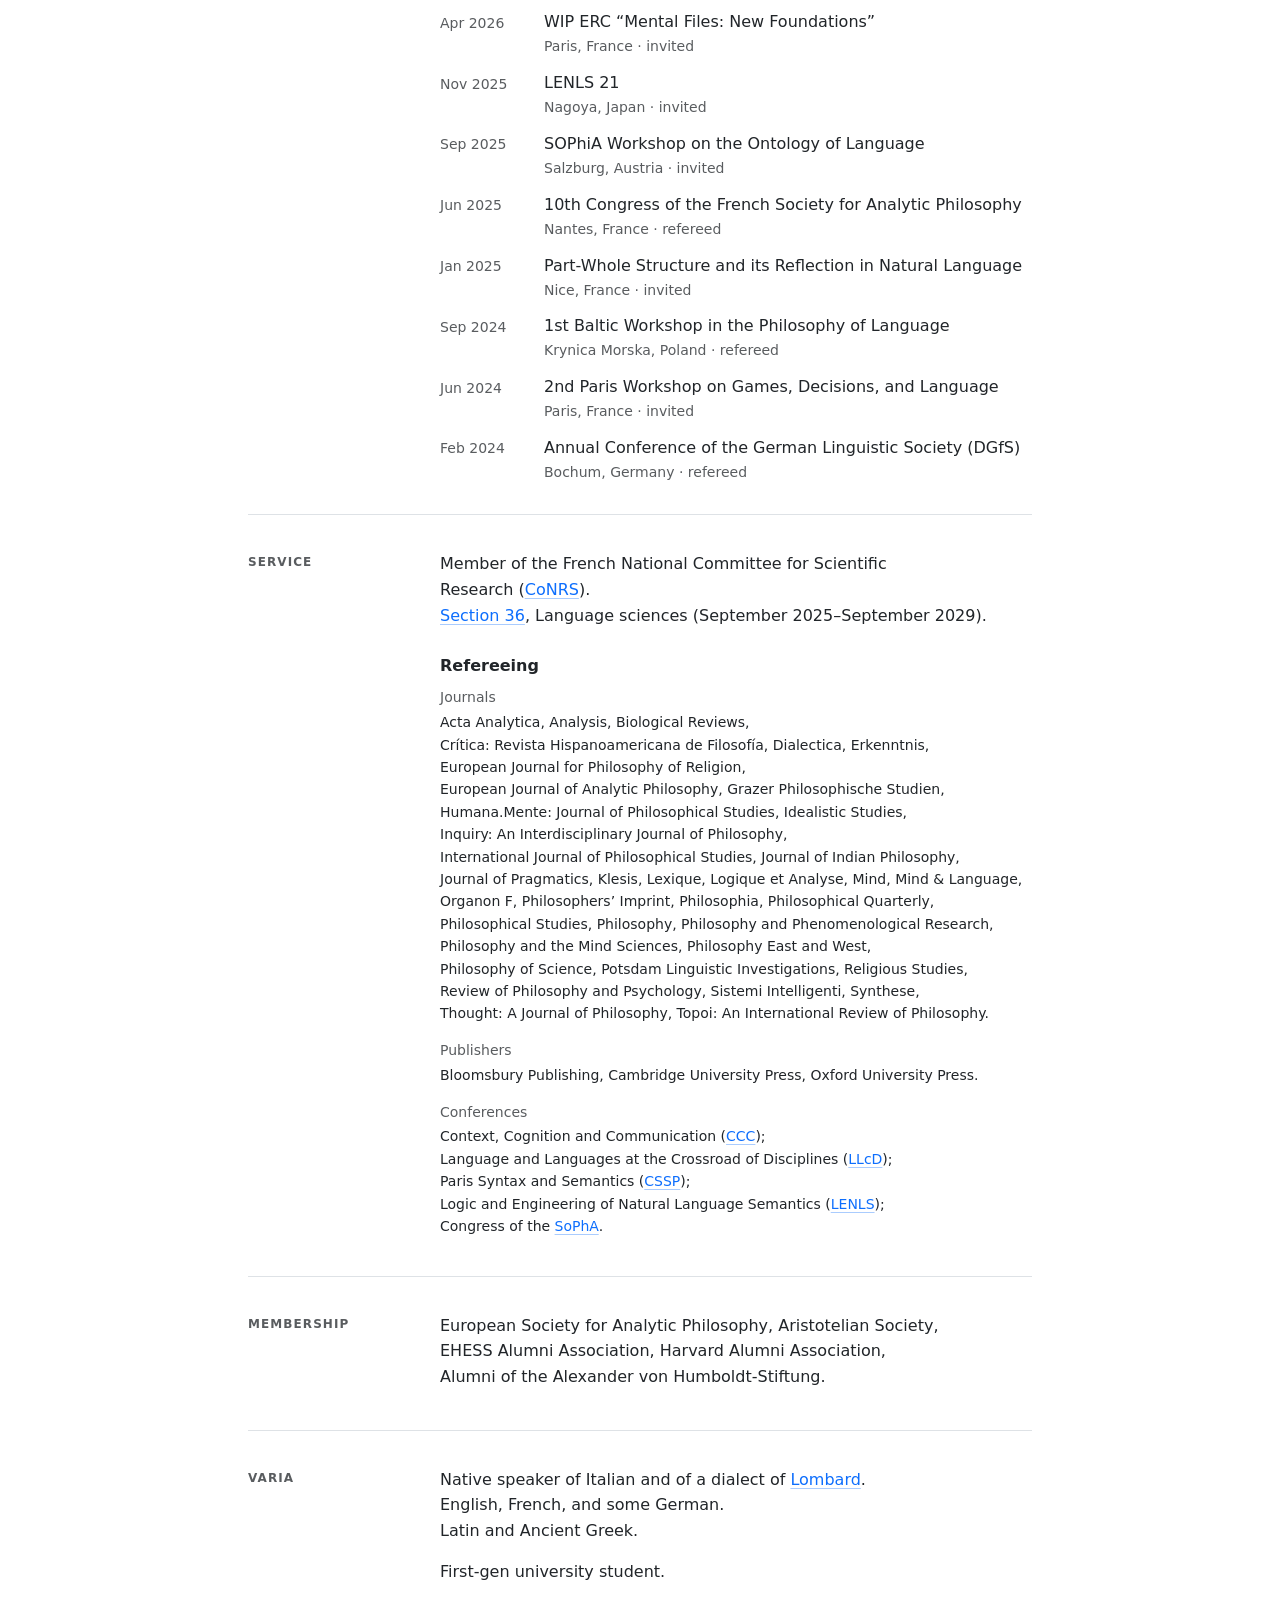
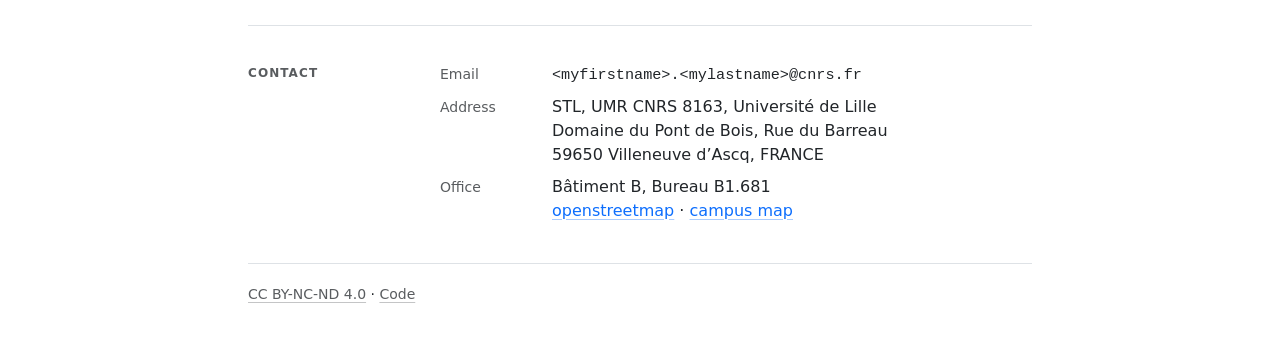
==== commit 105a70ef: "Update index.html" ====
--- a/index.html
+++ b/index.html
@@ -406,10 +406,10 @@
 		<section class="section" id="talks" aria-labelledby="talks-label">
 			<h2 class="label" id="talks-label">Talks</h2>
 			<div class="content">
-				<div class="talk">
 				<p>
 					Some recent or upcoming presentations.
 				</p>
+				<div class="talk">
 					<time class="small muted" datetime="2027-01-07">Jan 2027</time>
 					<div><span class="title">LINGUAE seminar, Institut Jean Nicod</span><br><span class="small muted">Paris, France &middot; invited</span></div>
 				</div>
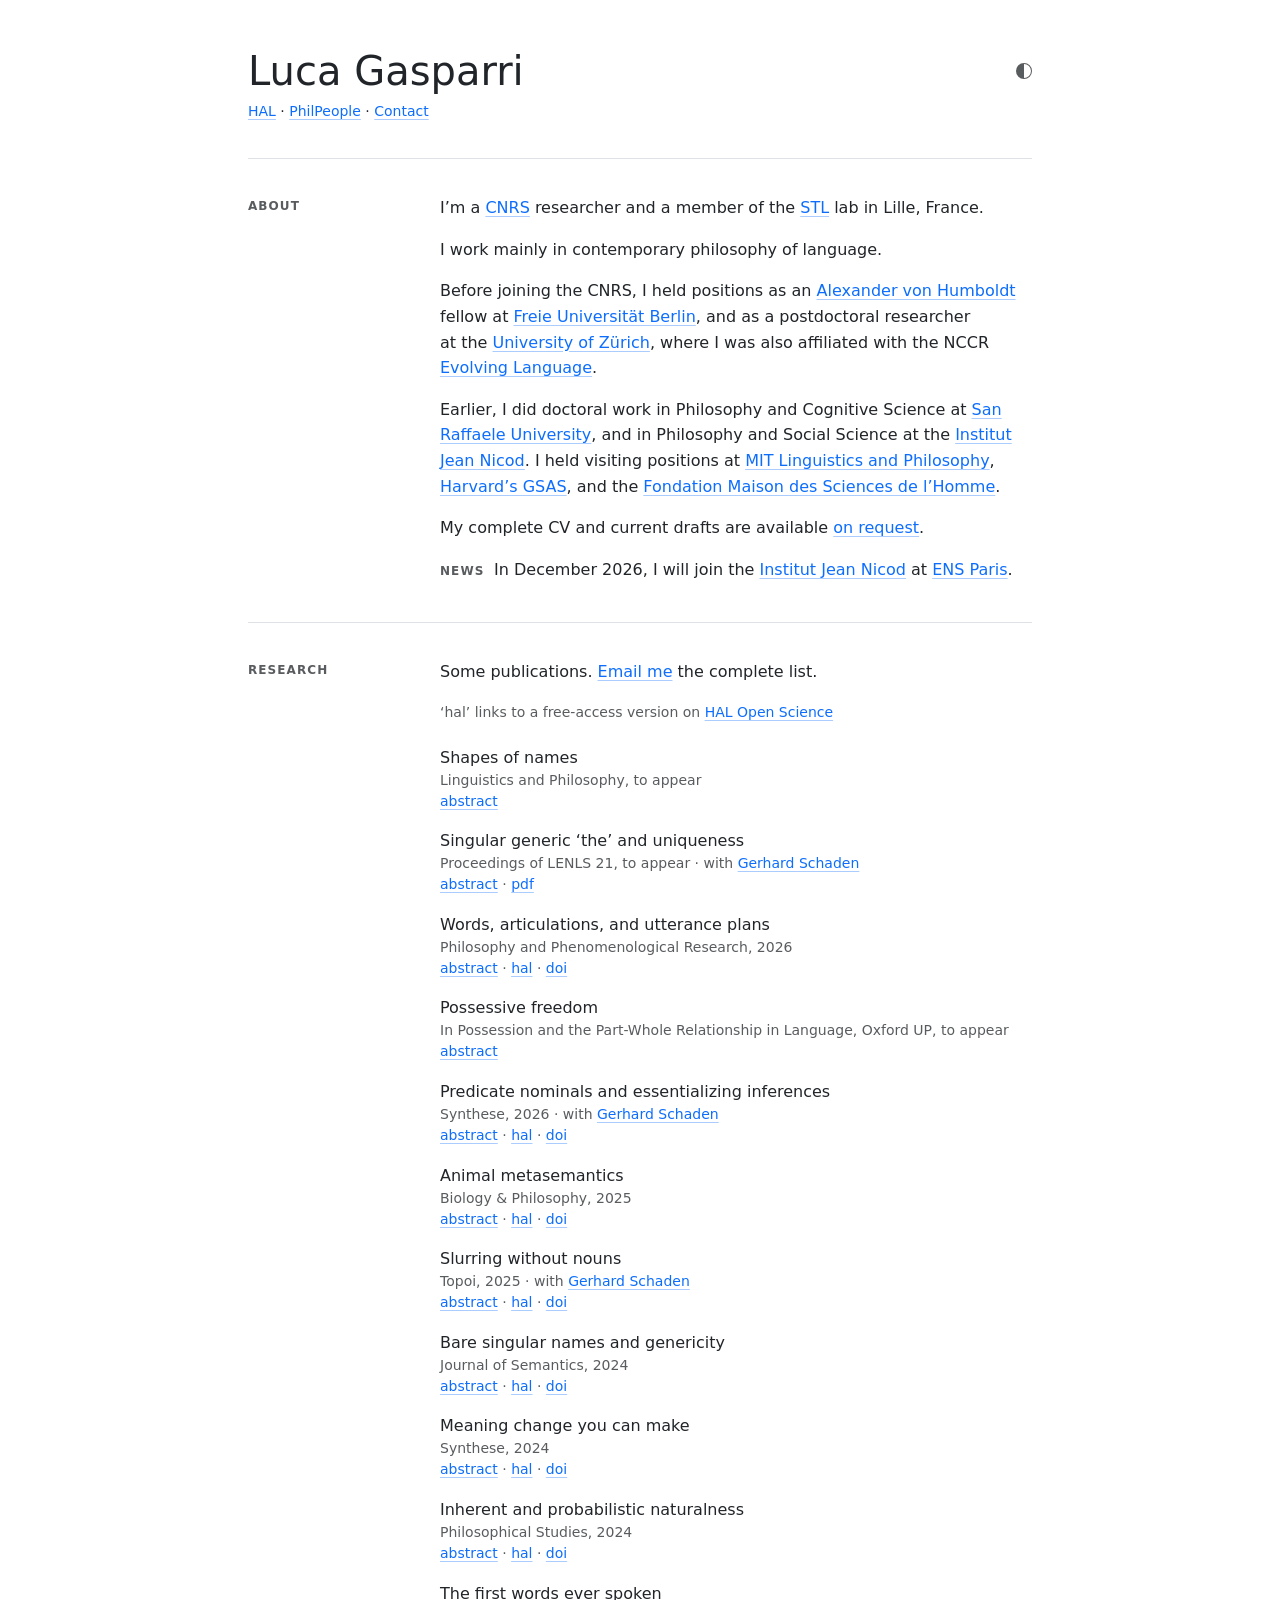
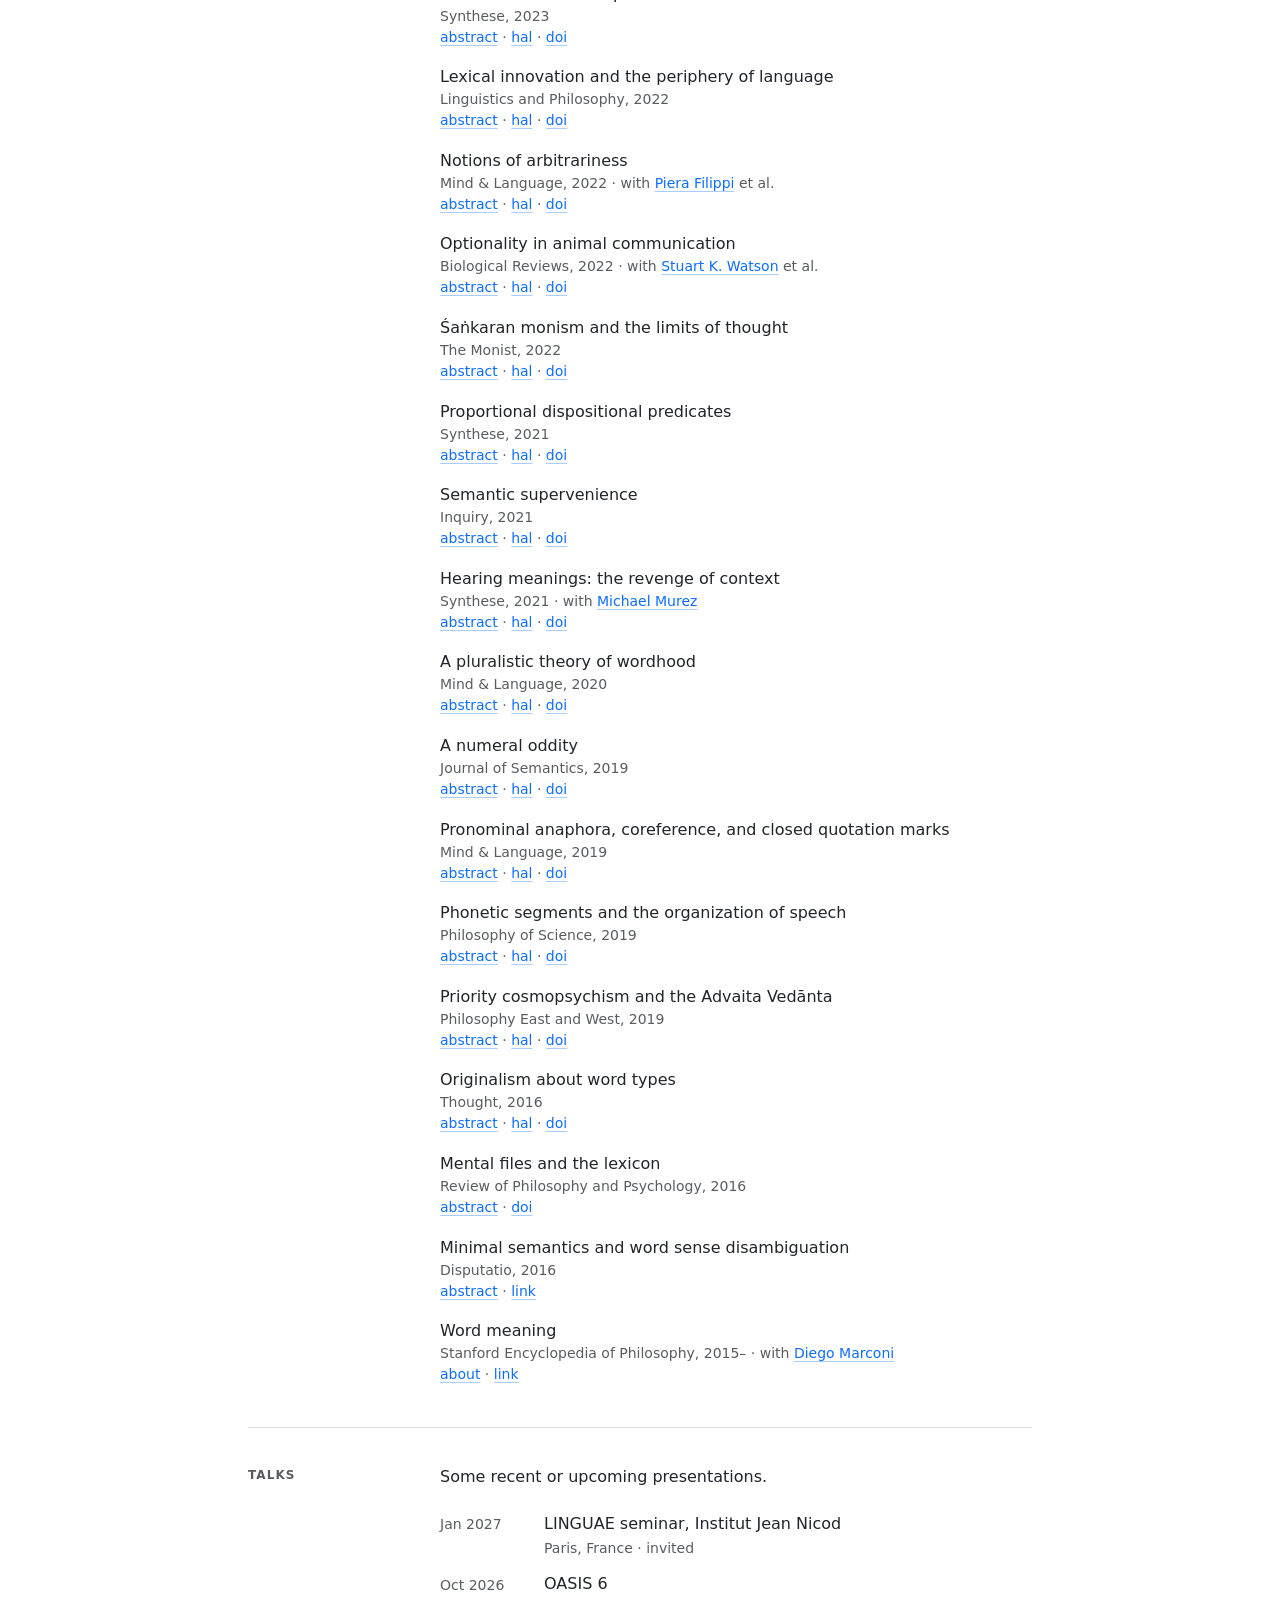
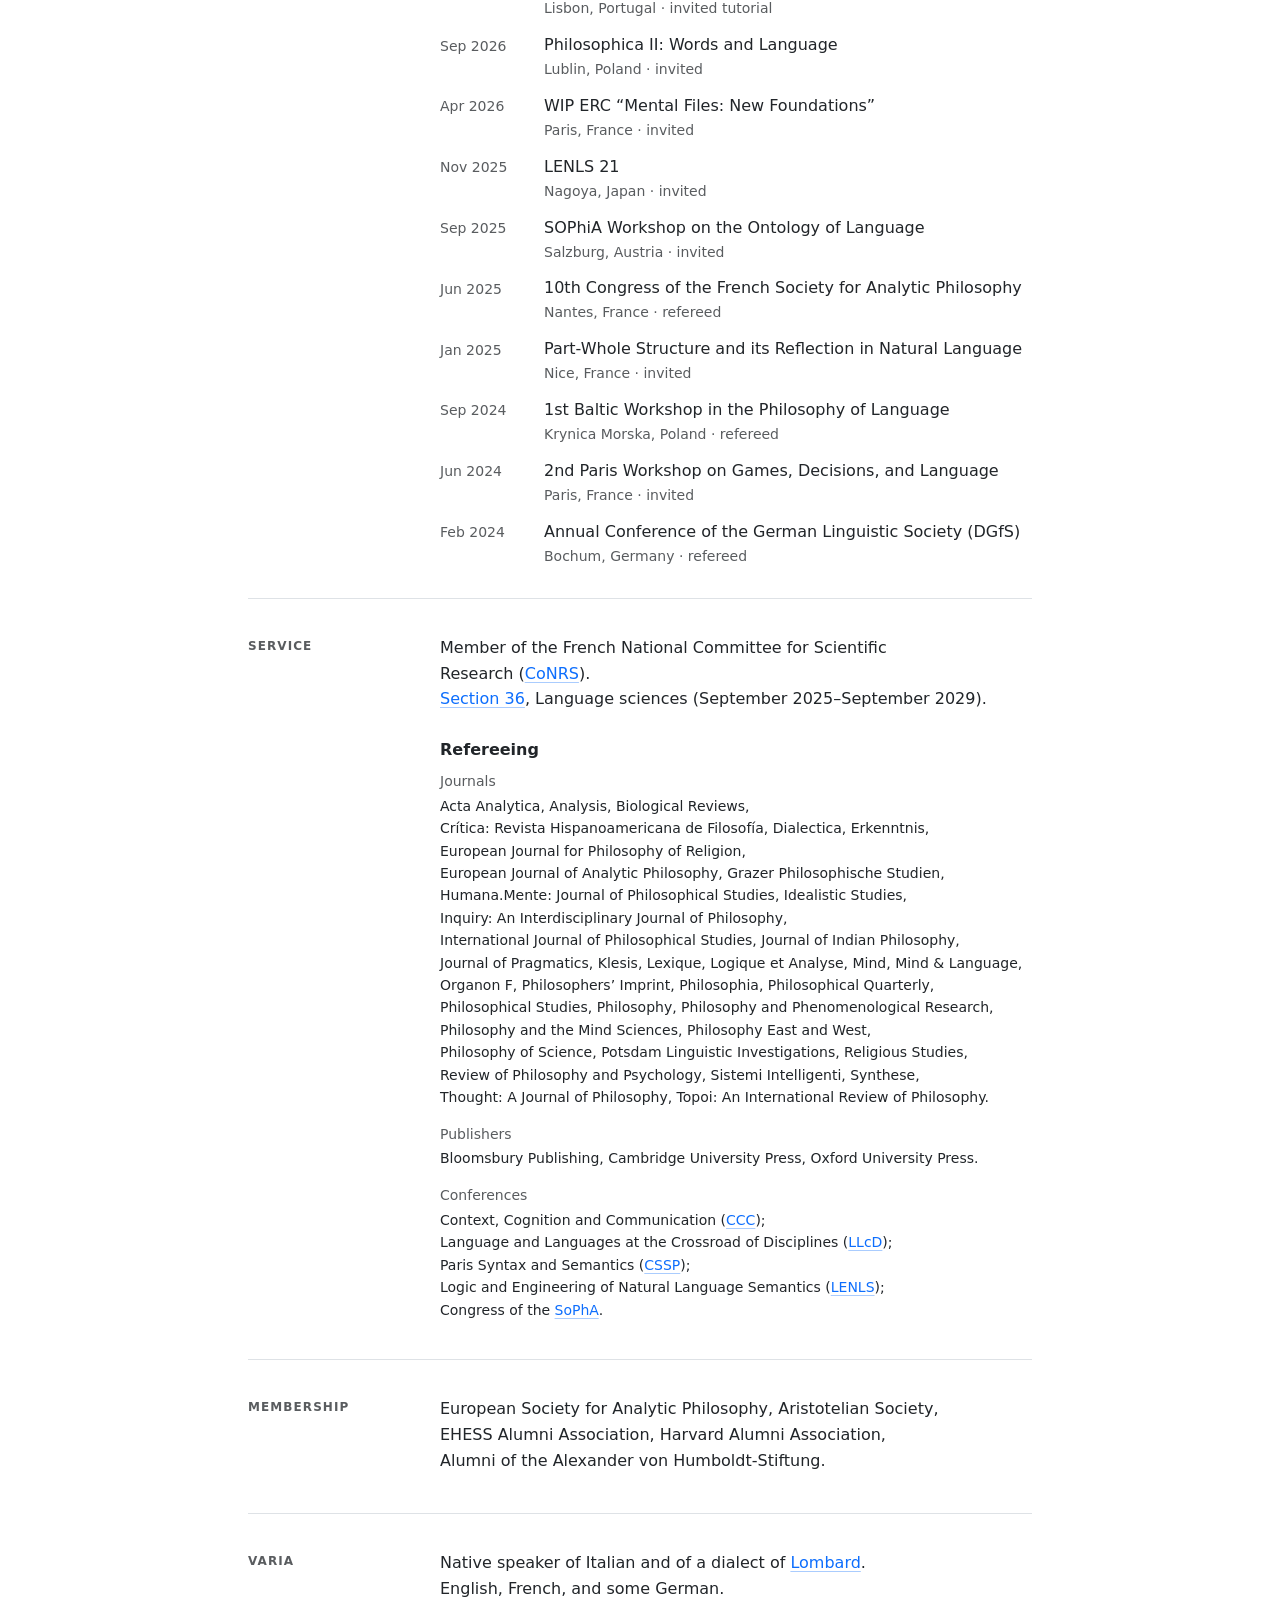
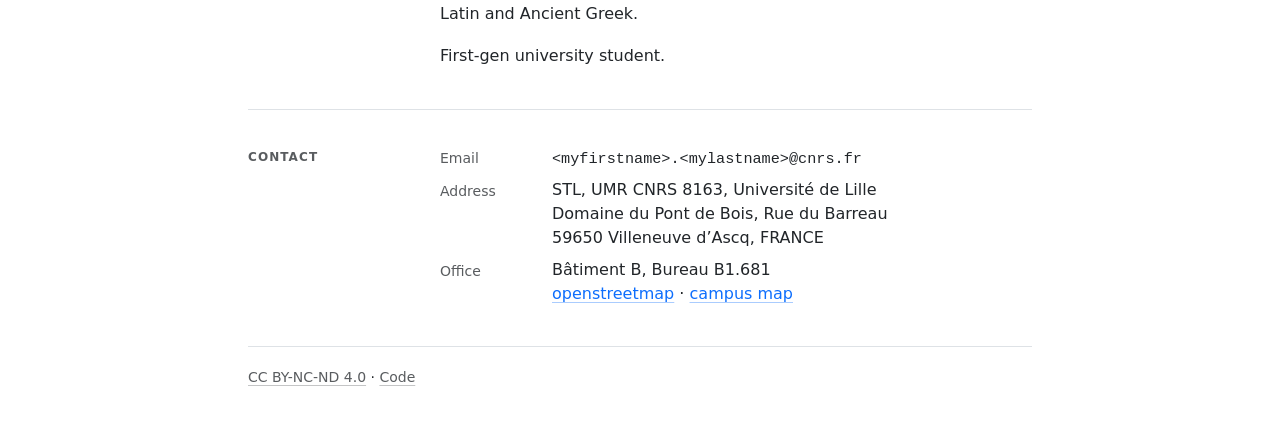
==== commit d916cca1: "Update index.html" ====
--- a/index.html
+++ b/index.html
@@ -85,8 +85,23 @@
 				</p>
 				<p class="small muted note">&lsquo;hal&rsquo; links to a free-access version on <a href="https://hal.science/" target="_blank" rel="noopener">HAL Open Science</a></p>
 				<div class="entry">
+					<div class="title">Shapes of names</div>
+					<div class="small muted">Linguistics and Philosophy, to appear</div>
+					<div class="small muted"><button type="button" class="abstract-toggle" aria-expanded="false" aria-controls="nameshape">abstract</button></div>
+					<p class="abstract small" id="nameshape" hidden>
+						Proper names appear to license medium-sensitive predications that are felicitous and true in one channel of articulation but false in another.
+						Attempts to capture this phenomenon using resources specific to a lexical semantics for names have so far failed.
+						This paper develops a new analysis of the puzzle.
+						I begin by describing the pattern and the challenges it poses.
+						Next, I show that the pattern can be replicated in name-free constructions and argue that the two classes of cases invite a common explanation.
+						I then present an analysis of the name-free cases centered on the predicative mention of singular terms for phonographic objects. Finally, I extend the analysis to the name pattern.
+						On the resulting picture, the pattern is generated by a parse on which the offending occurrences are not predicative uses of names but predicative mentions of singular terms for shapes of names.
+						The proposal is neutral about the lexical semantics of names and can be adopted across accounts of what differentiates proper names from common nouns.
+					</p>
+				</div>
+				<div class="entry">
 					<div class="title">Singular generic &lsquo;the&rsquo; and uniqueness</div>
-					<div class="small muted">Proceedings of LENLS 21, in press &middot; with <a href="https://pro.univ-lille.fr/gerhard-schaden/" target="_blank" rel="noopener">Gerhard Schaden</a></div>
+					<div class="small muted">Proceedings of LENLS 21, to appear &middot; with <a href="https://pro.univ-lille.fr/gerhard-schaden/" target="_blank" rel="noopener">Gerhard Schaden</a></div>
 					<div class="small muted"><button type="button" class="abstract-toggle" aria-expanded="false" aria-controls="sggenthe">abstract</button> &middot; <a href="/docs/sggenthe.pdf" target="_blank" rel="noopener">pdf</a></div>
 					<p class="abstract small" id="sggenthe" hidden>
 						Generic sentences with singular <em>the</em> (GSTs) are standardly assumed to obey the uniqueness presupposition of the &#953;-operator, extended to kinds.
@@ -111,7 +126,7 @@
 				</div>
 				<div class="entry">
 					<div class="title">Possessive freedom</div>
-					<div class="small muted">In Possession and the Part-Whole Relationship in Language, Oxford UP, in press</div>
+					<div class="small muted">In Possession and the Part-Whole Relationship in Language, Oxford UP, to appear</div>
 					<div class="small muted"><button type="button" class="abstract-toggle" aria-expanded="false" aria-controls="poss-freedom">abstract</button></div>
 					<p class="abstract small" id="poss-freedom" hidden>
 						Prototypical possessives express relations whose content can be controlled by the discourse context and by the situation of utterance.
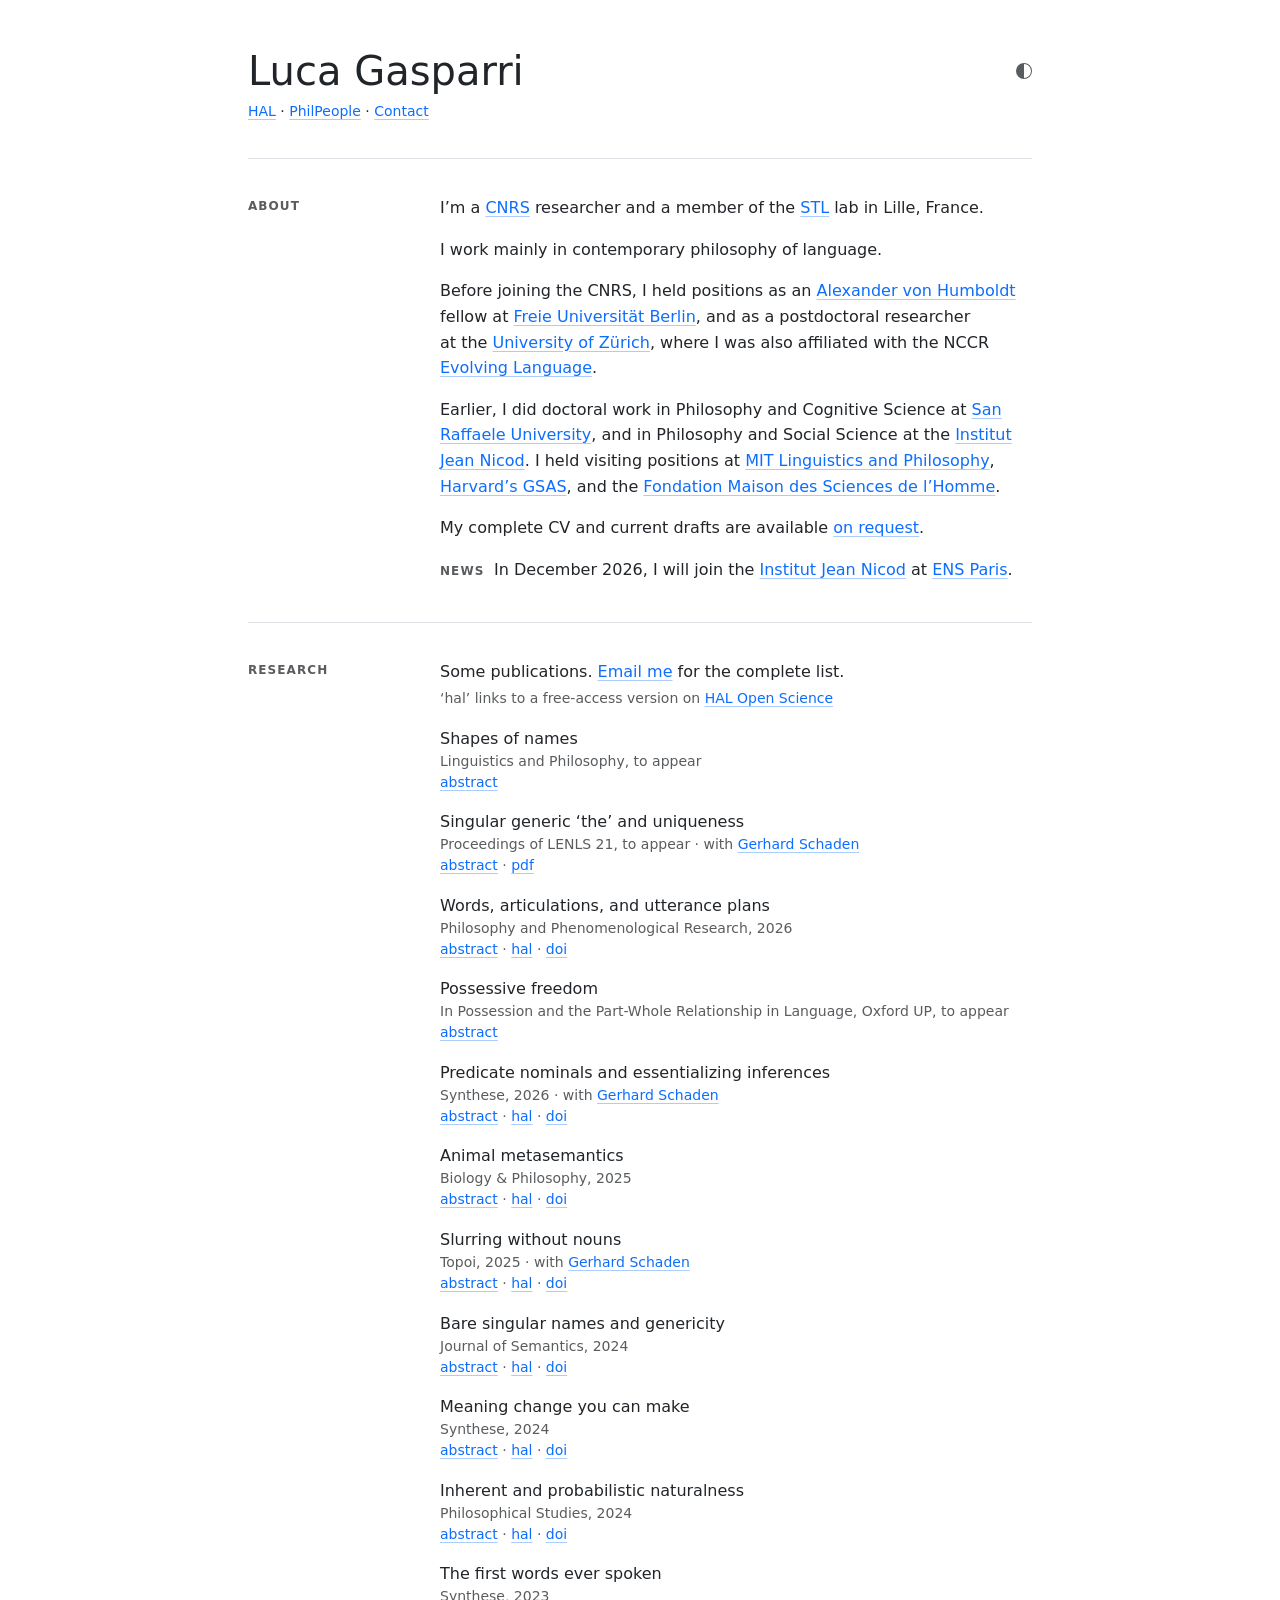
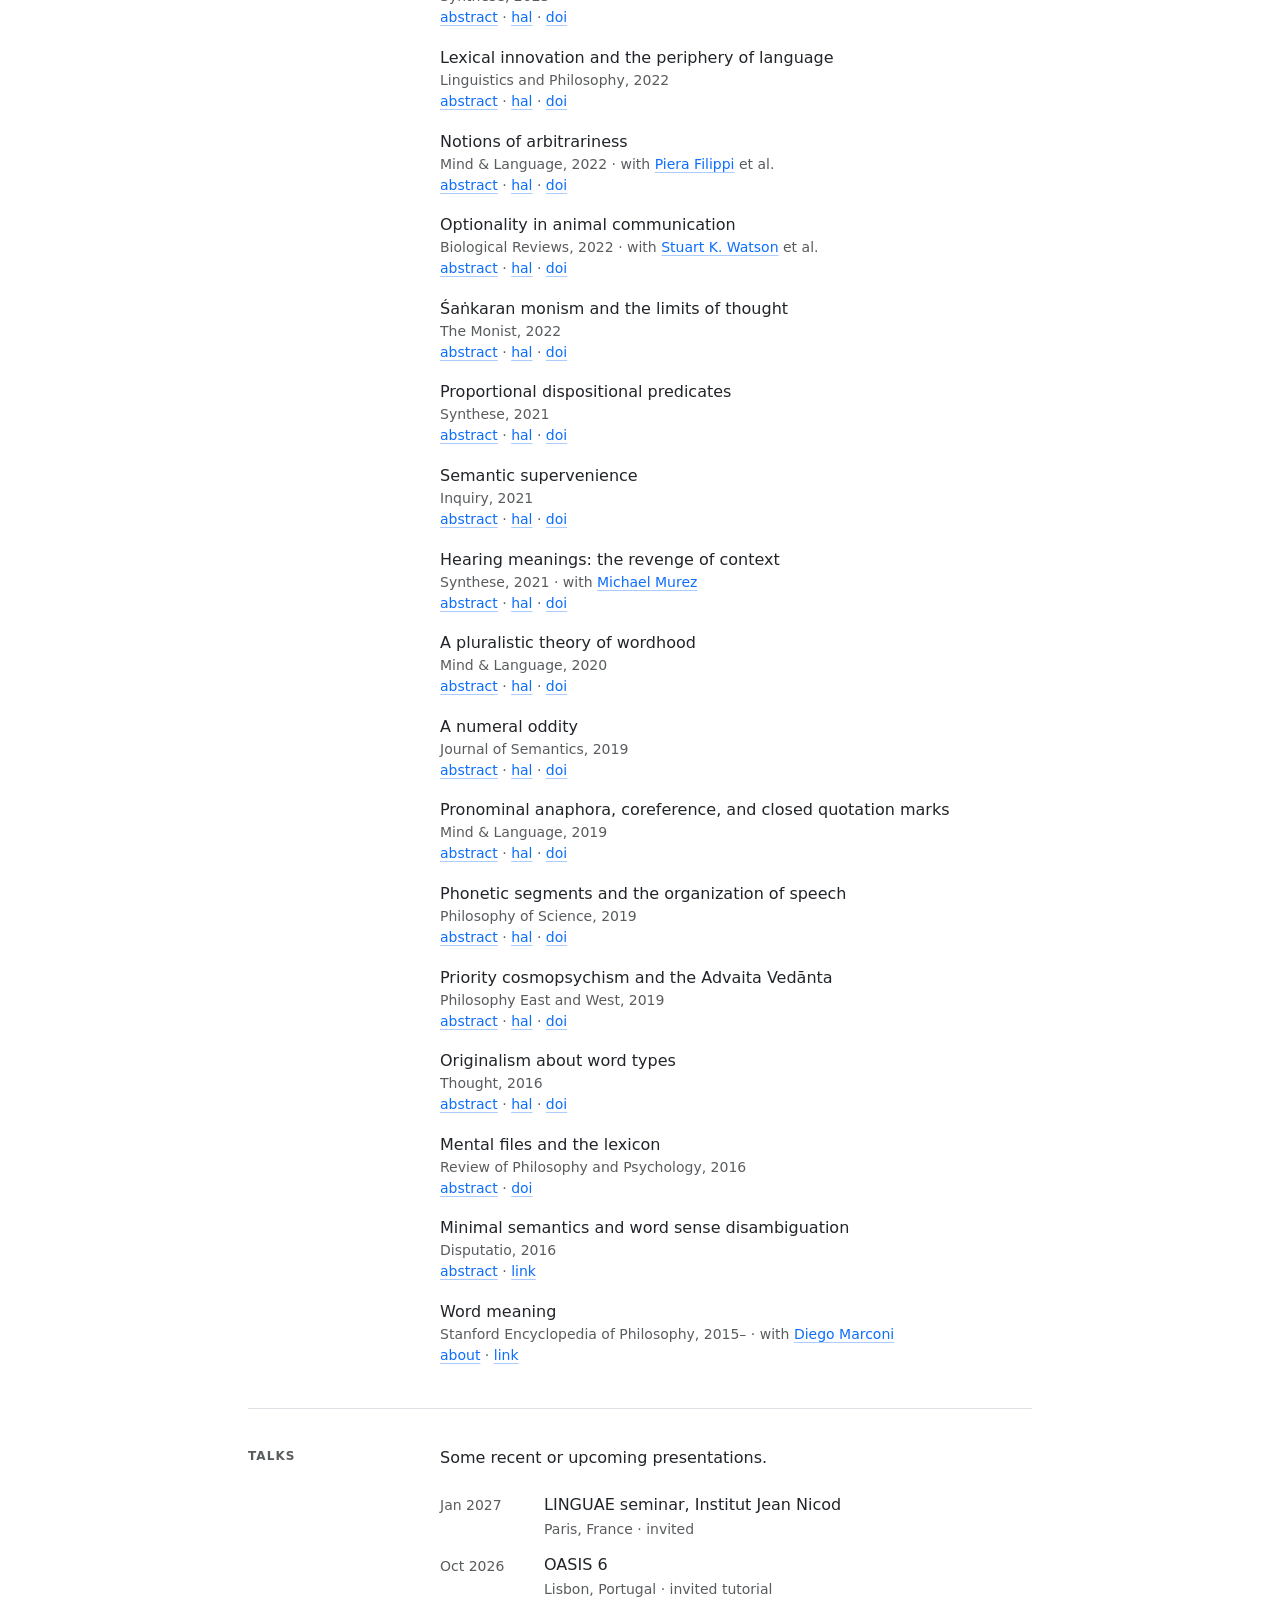
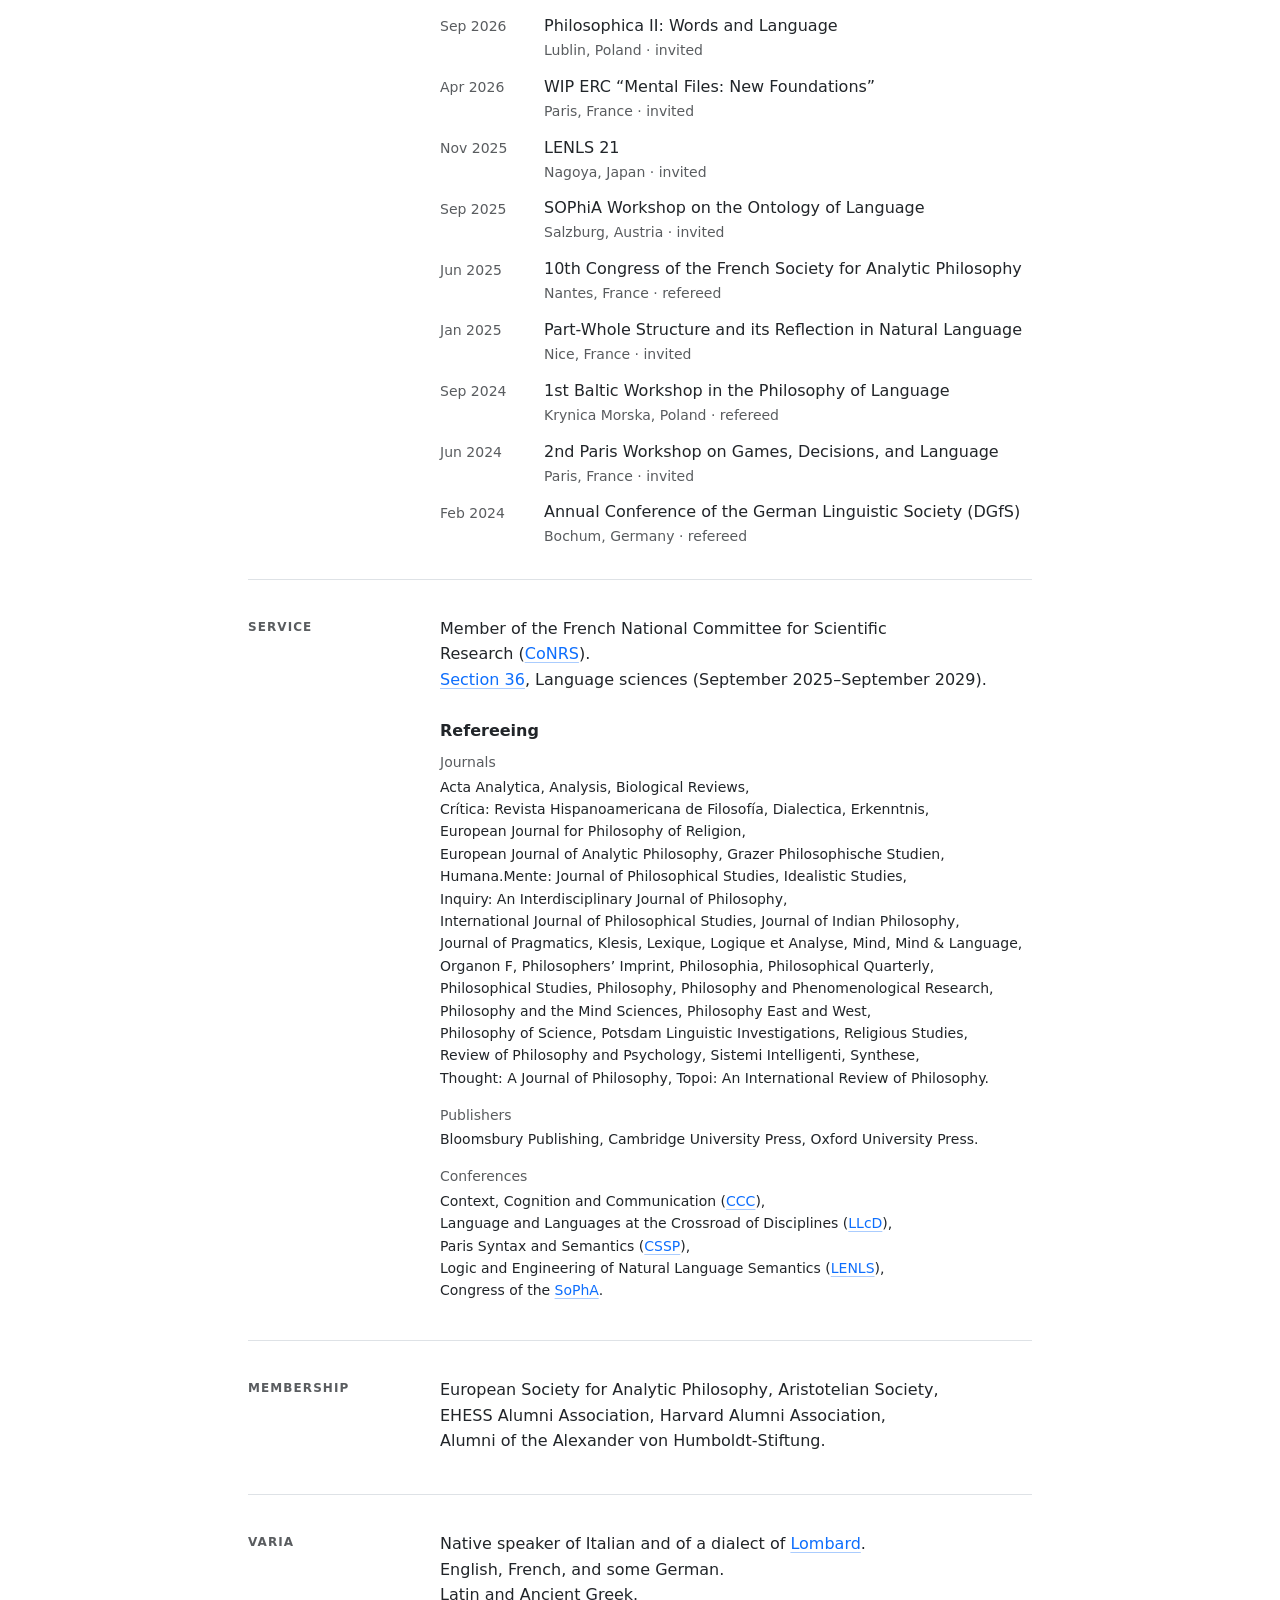
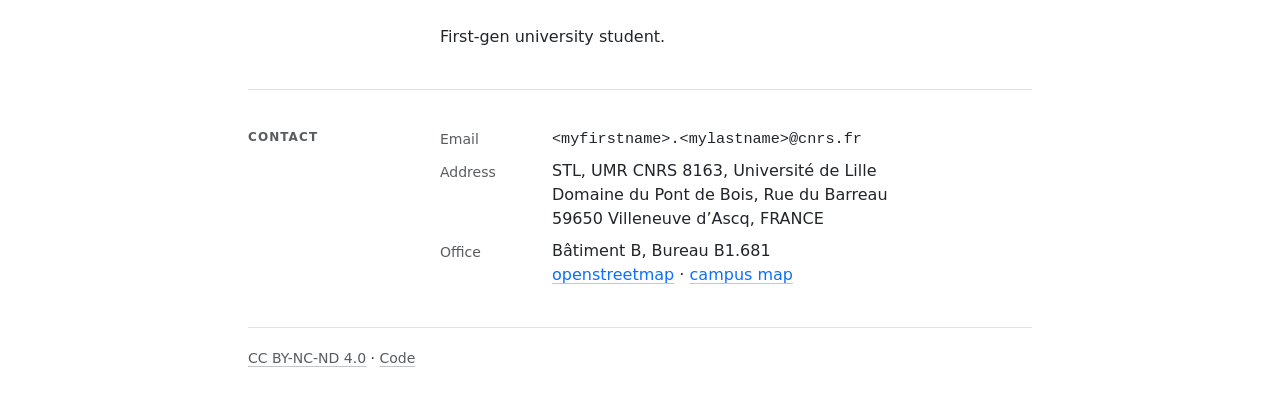
==== commit 245c7602: "Update index.html" ====
--- a/index.html
+++ b/index.html
@@ -81,9 +81,9 @@
 			<h2 class="label" id="research-label">Research</h2>
 			<div class="content">
 				<p>
-					Some publications. <a href="#contact">Email me</a> the complete list.
-				</p>
-				<p class="small muted note">&lsquo;hal&rsquo; links to a free-access version on <a href="https://hal.science/" target="_blank" rel="noopener">HAL Open Science</a></p>
+					Some publications. <a href="#contact">Email me</a> for the complete list.<br>
+					<span class="small muted note">&lsquo;hal&rsquo; links to a free-access version on <a href="https://hal.science/" target="_blank" rel="noopener">HAL Open Science</a>
+				</p>
 				<div class="entry">
 					<div class="title">Shapes of names</div>
 					<div class="small muted">Linguistics and Philosophy, to appear</div>
@@ -485,7 +485,7 @@
 				<p class="small muted group">Publishers</p>
 				<p class="small list"><span class="nowrap">Bloomsbury Publishing</span>, <span class="nowrap">Cambridge University Press</span>, <span class="nowrap">Oxford University Press</span>.</p>
 				<p class="small muted group">Conferences</p>
-				<p class="small list"><span class="nowrap">Context, Cognition and Communication (<a href="https://ccc-conference.org/" target="_blank" rel="noopener">CCC</a>)</span>; <span class="nowrap">Language and Languages at the Crossroad of Disciplines (<a href="https://llcd.cnrs.fr/en/" target="_blank" rel="noopener">LLcD</a>)</span>; <span class="nowrap">Paris Syntax and Semantics (<a href="http://www.cssp.cnrs.fr/index_en.html" target="_blank" rel="noopener">CSSP</a>)</span>; <span class="nowrap">Logic and Engineering of Natural Language Semantics (<a href="https://lenls.github.io/lenls21/" target="_blank" rel="noopener">LENLS</a>)</span>; <span class="nowrap">Congress of the <a href="https://sophaphilo.org/" target="_blank" rel="noopener">SoPhA</a></span>.</p>
+				<p class="small list"><span class="nowrap">Context, Cognition and Communication (<a href="https://ccc-conference.org/" target="_blank" rel="noopener">CCC</a>)</span>, <span class="nowrap">Language and Languages at the Crossroad of Disciplines (<a href="https://llcd.cnrs.fr/en/" target="_blank" rel="noopener">LLcD</a>)</span>, <span class="nowrap">Paris Syntax and Semantics (<a href="http://www.cssp.cnrs.fr/index_en.html" target="_blank" rel="noopener">CSSP</a>)</span>, <span class="nowrap">Logic and Engineering of Natural Language Semantics (<a href="https://lenls.github.io/lenls21/" target="_blank" rel="noopener">LENLS</a>)</span>, <span class="nowrap">Congress of the <a href="https://sophaphilo.org/" target="_blank" rel="noopener">SoPhA</a></span>.</p>
 			</div>
 		</section>
 
